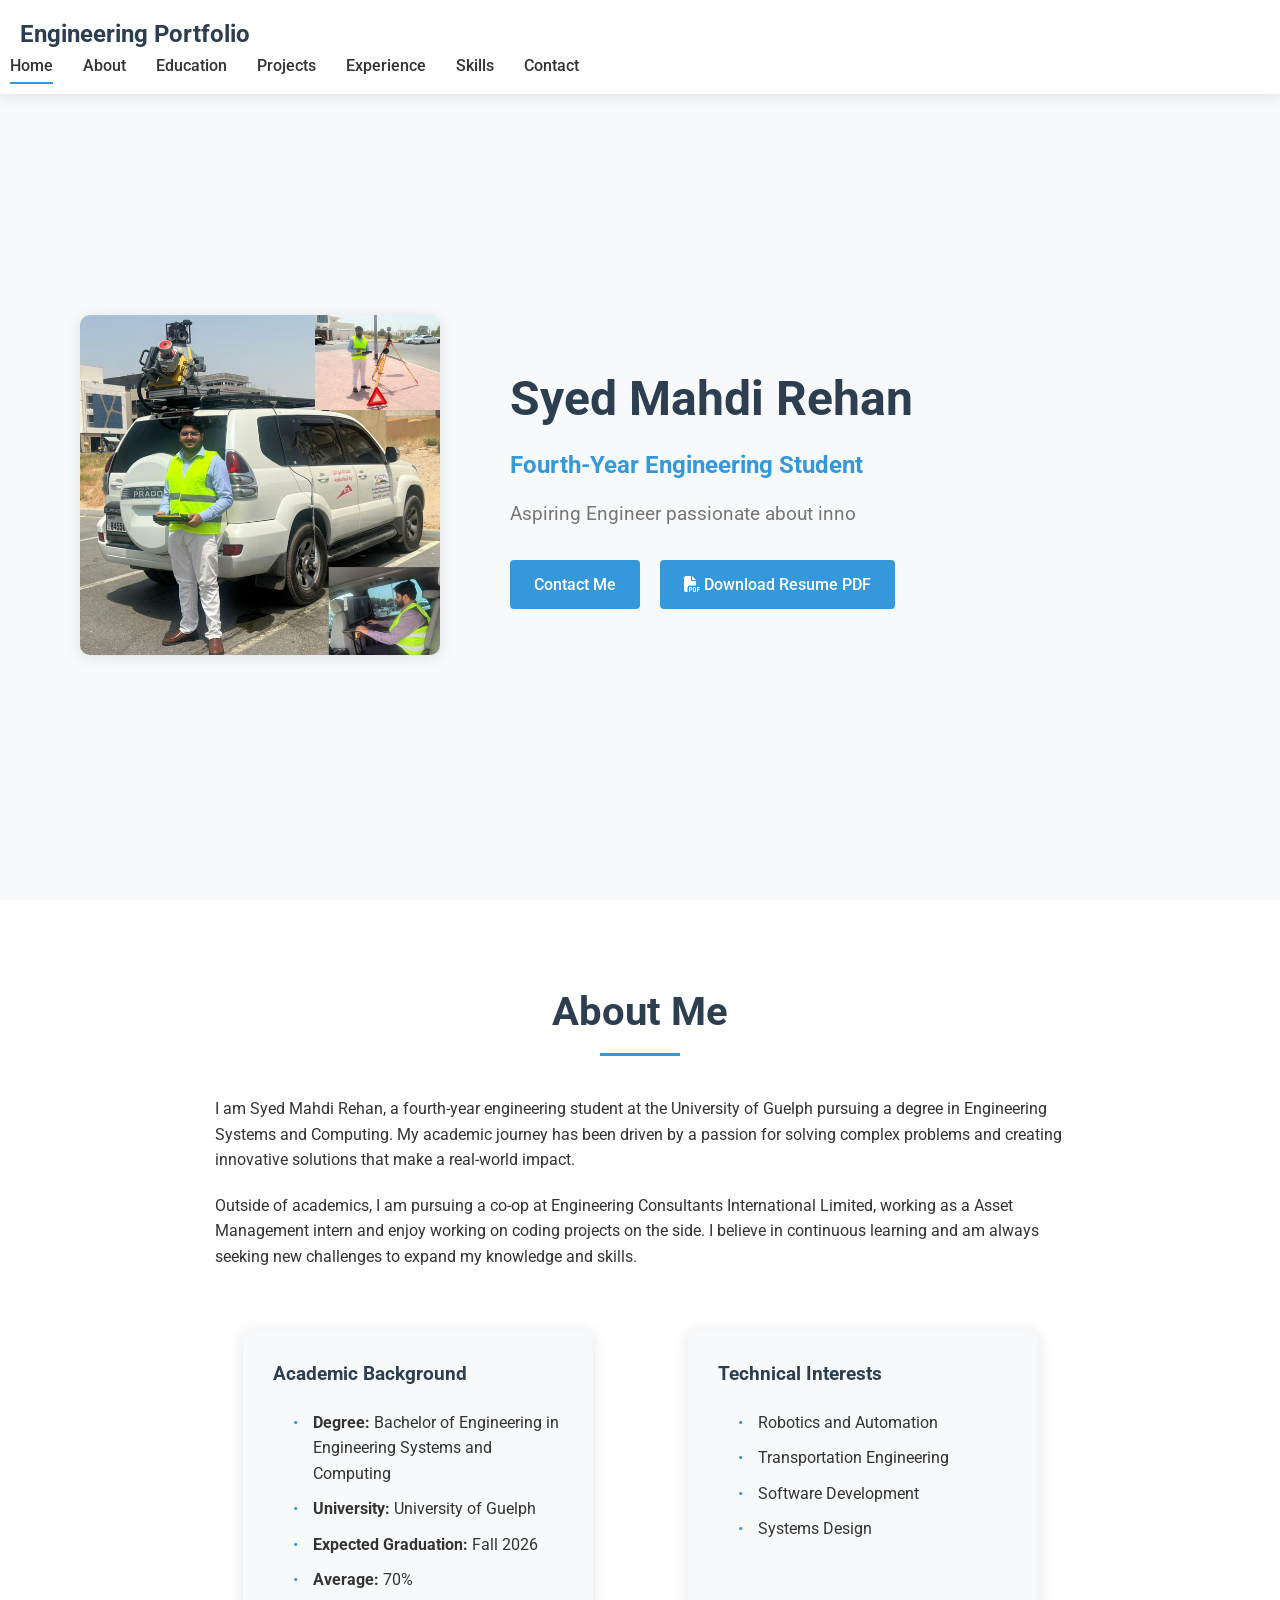
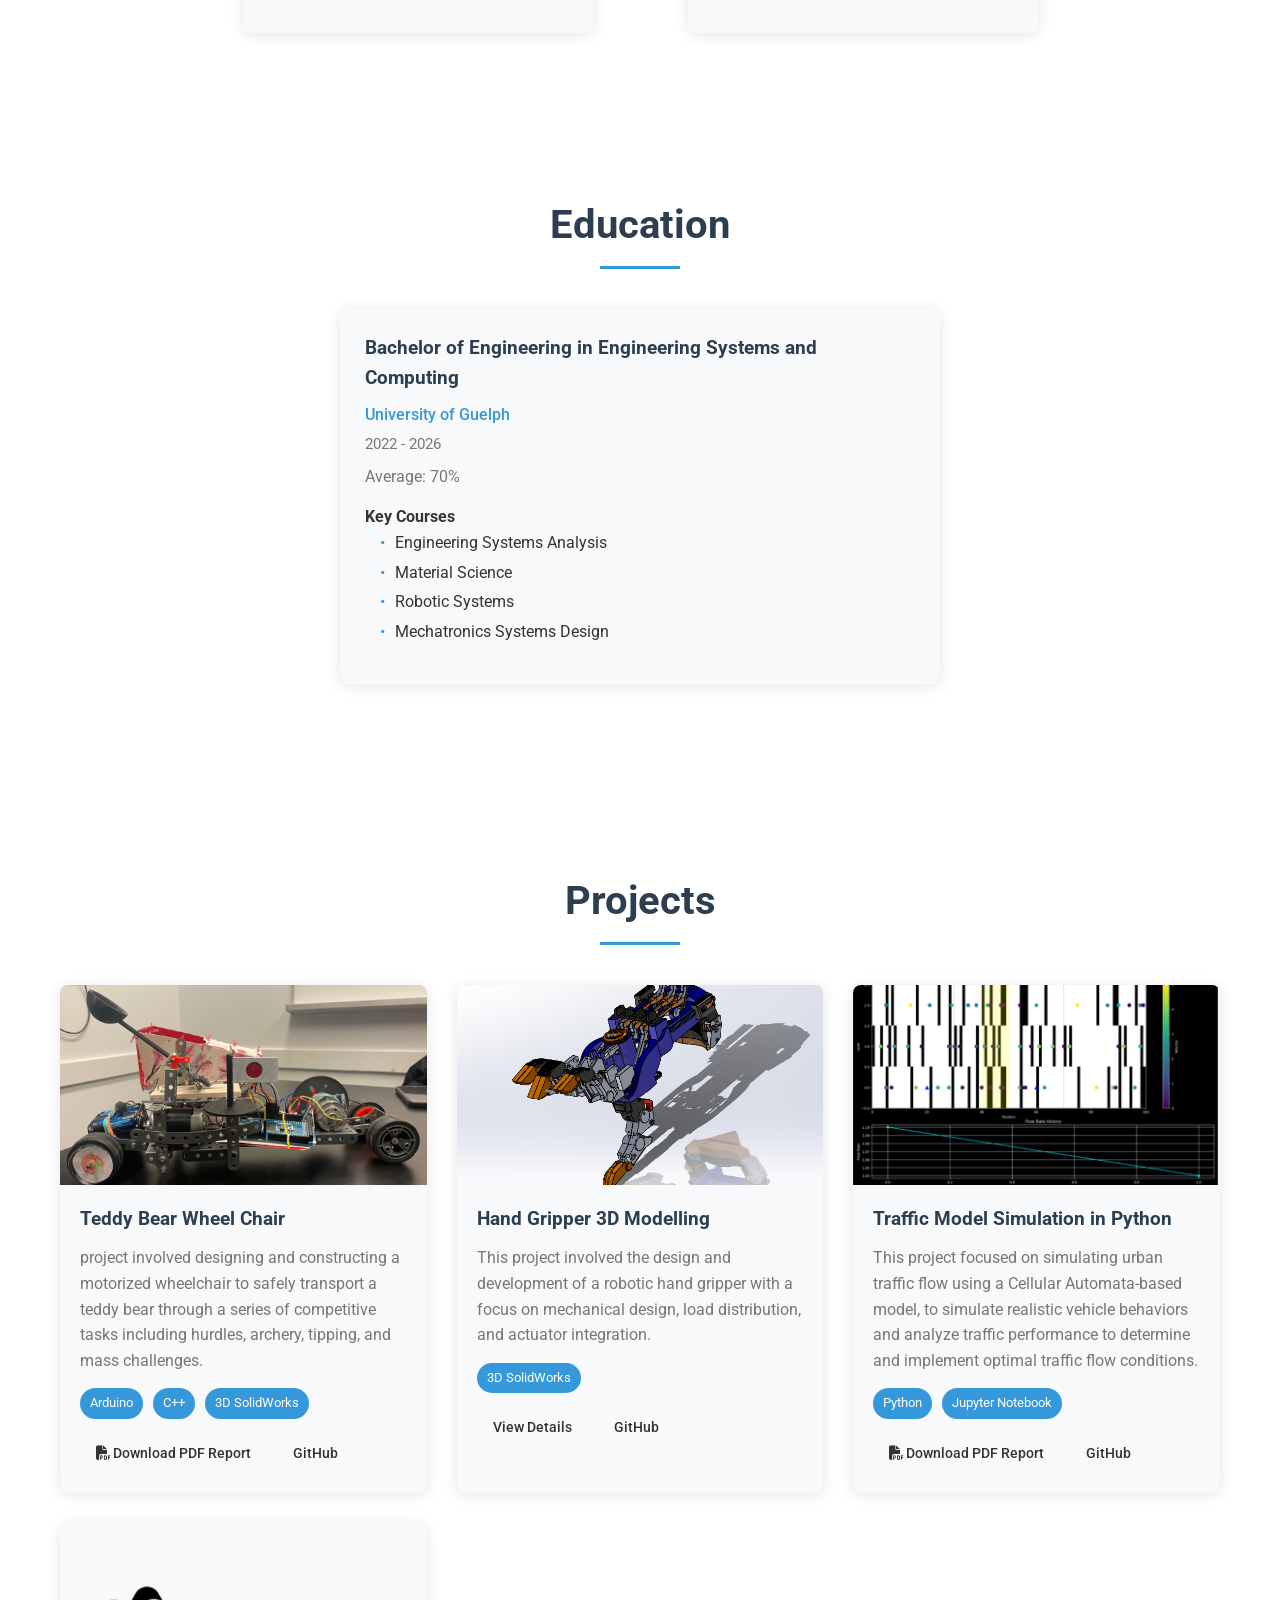
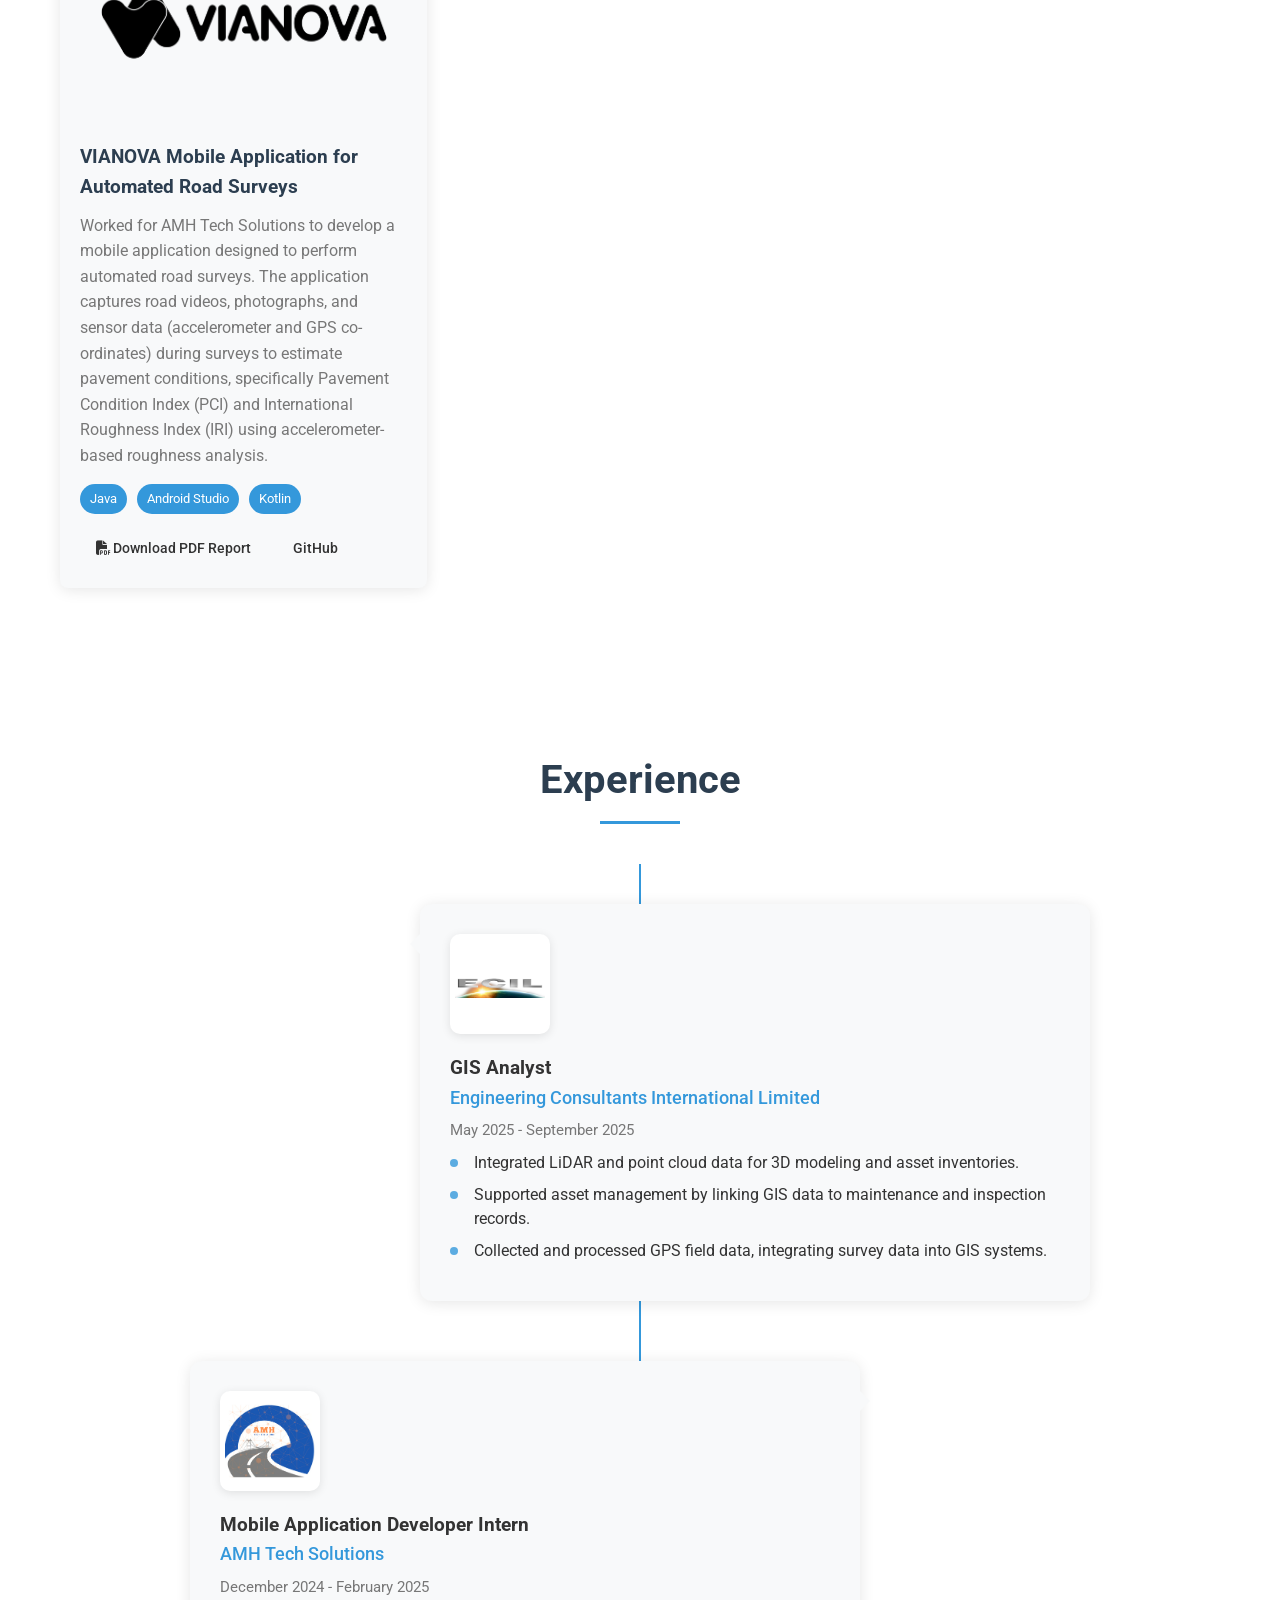
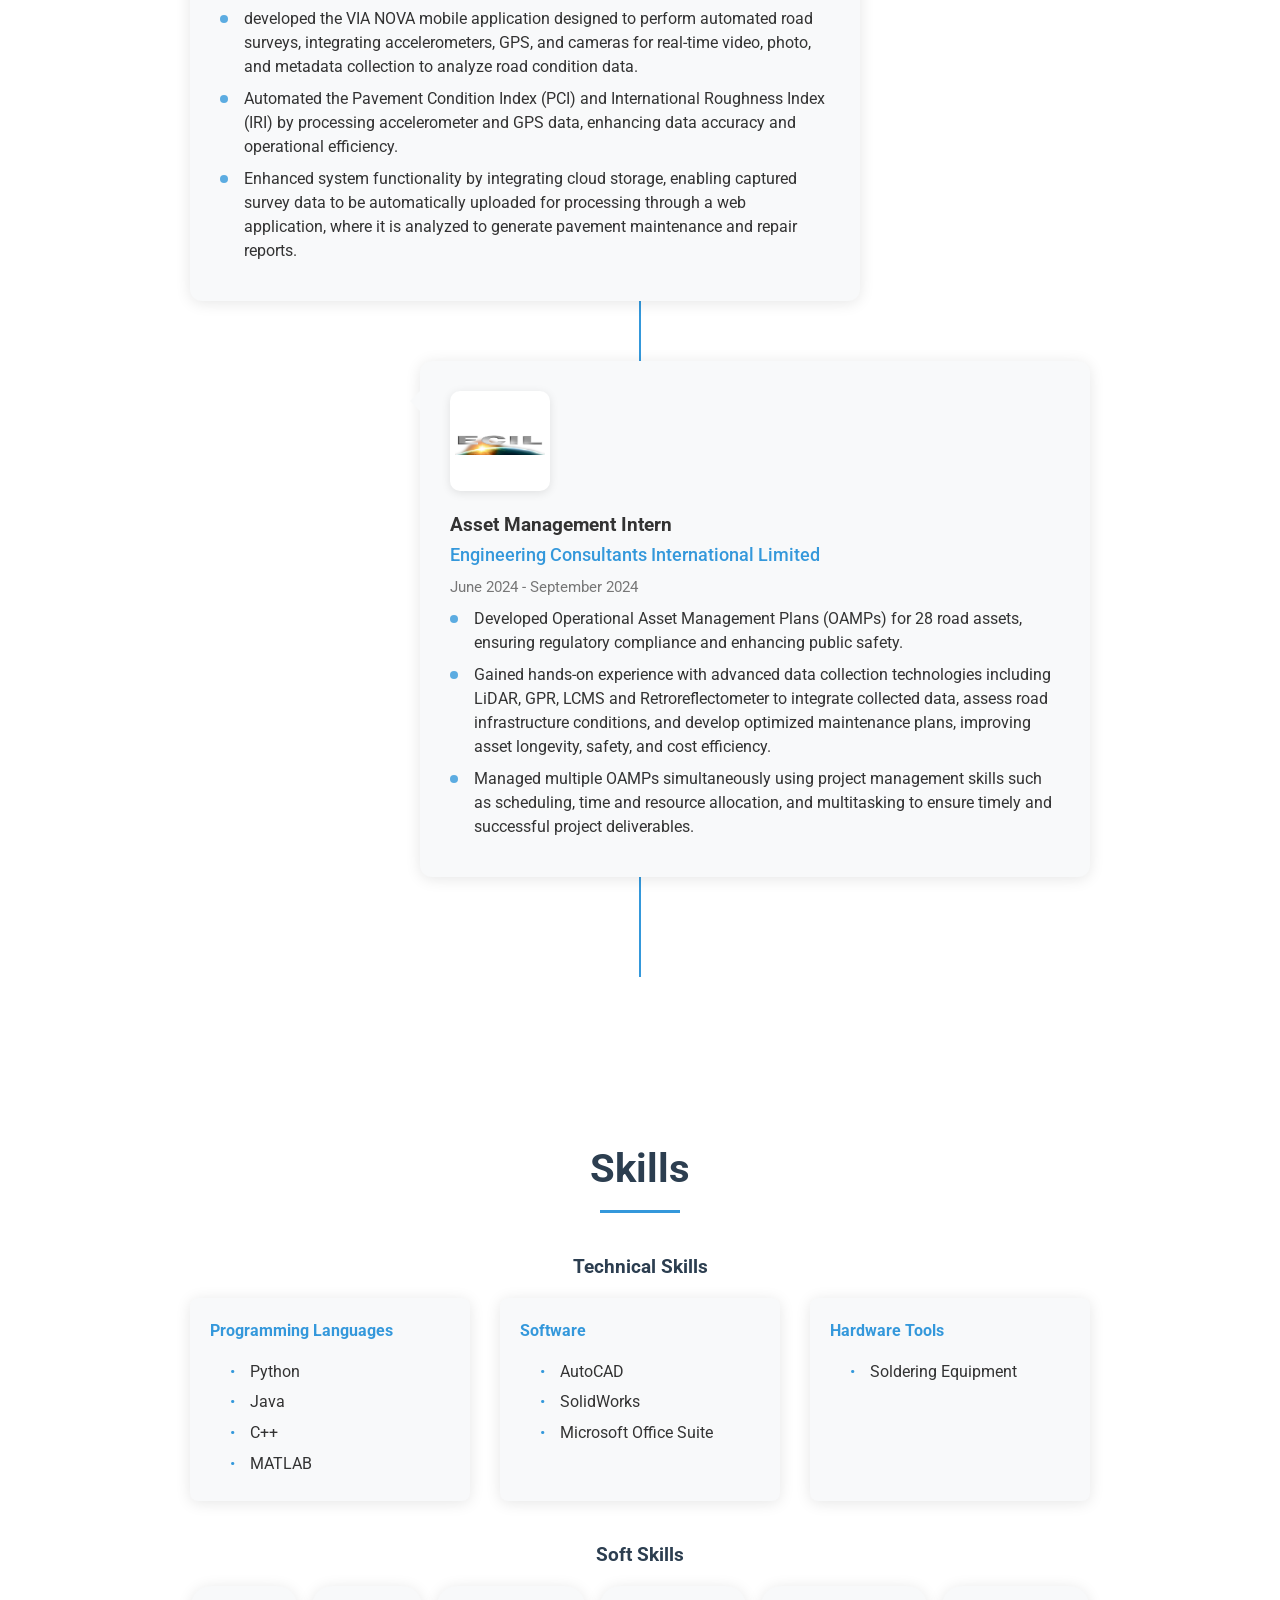
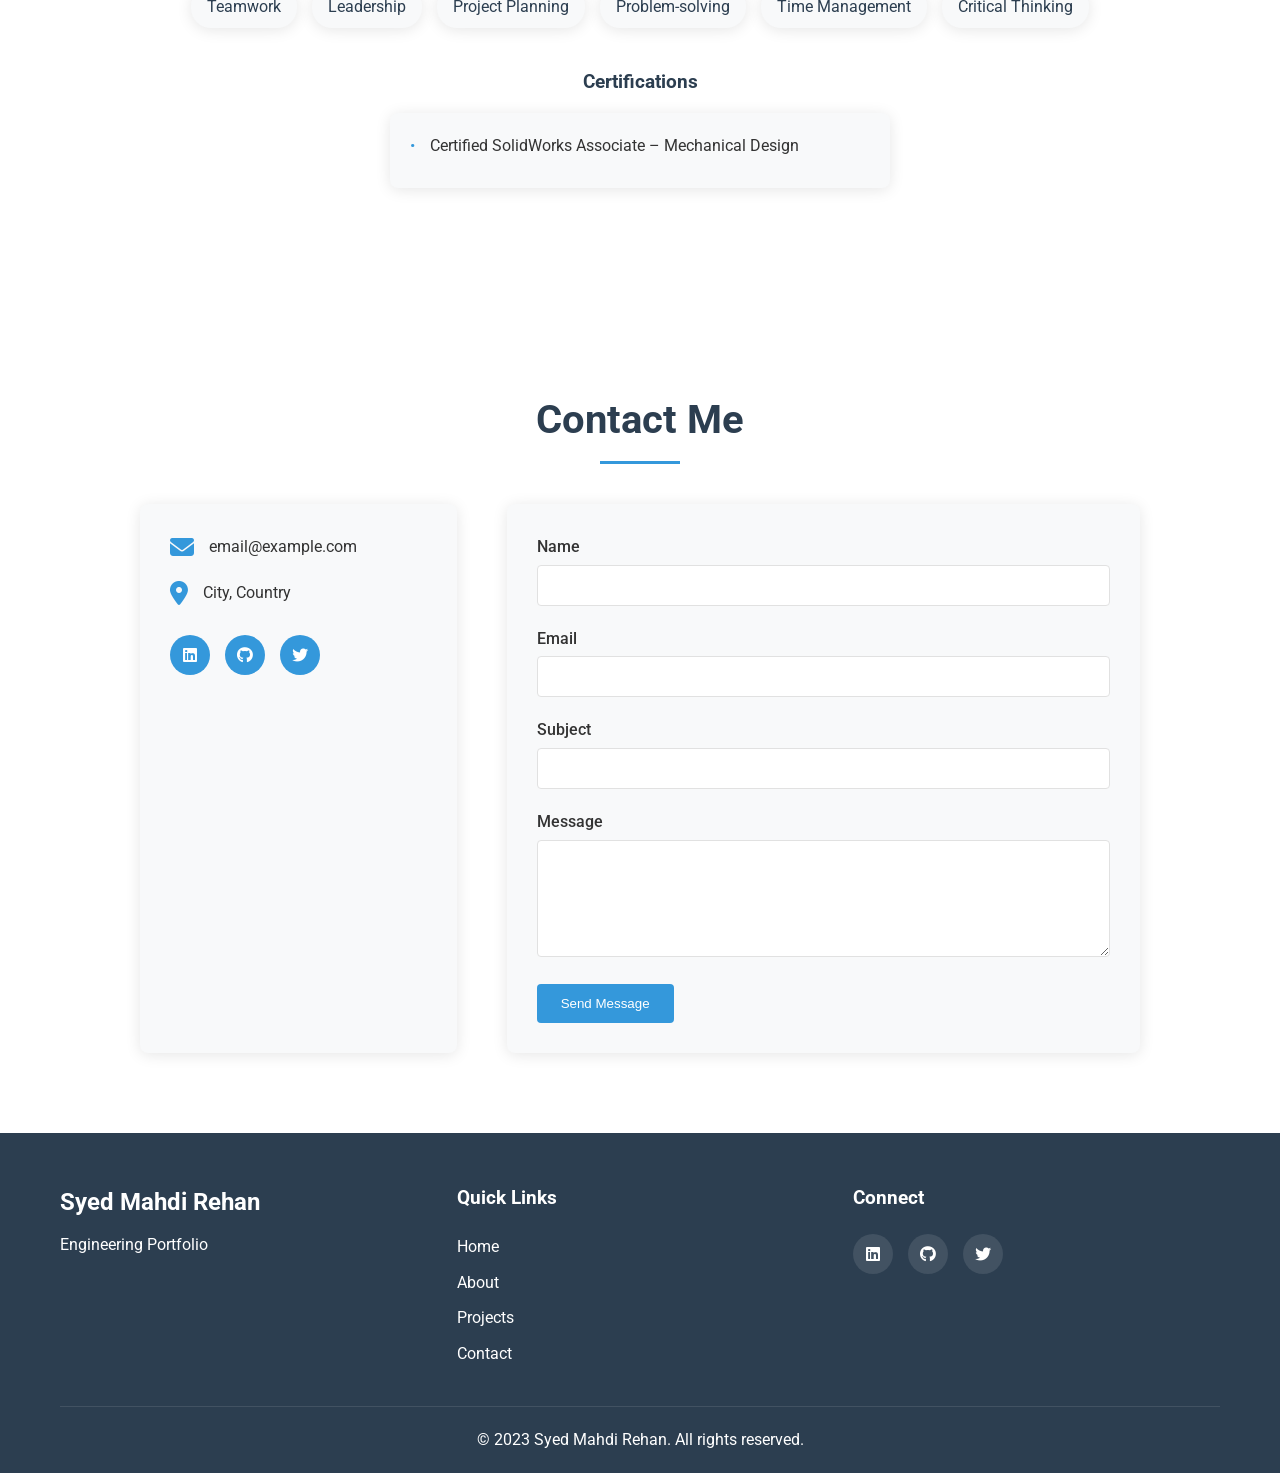
==== index.html @ 3637d0bf "Update index.html" ====
<!DOCTYPE html>
<html lang="en">
<head>
    <meta charset="UTF-8">
    <meta name="viewport" content="width=device-width, initial-scale=1.0">
    <title>Engineering Portfolio</title>
    <link rel="stylesheet" href="style.css">
    <link rel="stylesheet" href="https://cdnjs.cloudflare.com/ajax/libs/font-awesome/6.4.0/css/all.min.css">
    <link rel="preconnect" href="https://fonts.googleapis.com">
    <link rel="preconnect" href="https://fonts.gstatic.com" crossorigin>
    <link href="https://fonts.googleapis.com/css2?family=Roboto:wght@300;400;500;700&display=swap" rel="stylesheet">
</head>
<body>
    <!-- Navigation -->
    <nav class="navbar">
        <div class="logo">Engineering Portfolio</div>
        <div class="nav-links">
            <a href="#home" class="active">Home</a>
            <a href="#about">About</a>
            <a href="#education">Education</a>
            <a href="#projects">Projects</a>
            <a href="#experience">Experience</a>
            <a href="#skills">Skills</a>
            <!-- <a href="#publications">Reports</a> -->
            <a href="#contact">Contact</a>
        </div>
        <div class="hamburger">
            <span></span>
            <span></span>
            <span></span>
        </div>
    </nav>

    <!-- Home Section -->
    <section id="home" class="section">
        <div class="container">
            <div class="home-content">
                <div class="profile-image">
                    <img src="images/profile-image.jpg" alt="Syed Mahdi Rehan - Professional Photo">
                </div>
                <div class="intro">
                    <h1>Syed Mahdi Rehan</h1>
                    <h2>Fourth-Year Engineering Student</h2>
                    <p class="tagline">Aspiring Engineer passionate about innovation and problem-solving</p>
                    <div class="cta-buttons">
                        <a href="#contact" class="btn primary-btn">Contact Me</a>
                        <a href="documents/Resume.pdf" 
                           class="btn primary-btn" 
                           download="Resume.pdf"
                           target="_blank">
                            <i class="fas fa-file-pdf"></i> Download Resume PDF
                        </a>
                    </div>
                </div>
            </div>
        </div>
    </section>

    <!-- About Section -->
    <section id="about" class="section">
        <div class="container">
            <h2 class="section-title">About Me</h2>
            <div class="about-content">
                <div class="bio">
                    <p>I am Syed Mahdi Rehan, a fourth-year engineering student at the University of Guelph pursuing a degree in Engineering Systems and Computing. My academic journey has been driven by a passion for solving complex problems and creating innovative solutions that make a real-world impact.</p>
                    <p>Outside of academics, I am pursuing a co-op at Engineering Consultants International Limited, working as a Asset Management intern and enjoy working on coding projects on the side. I believe in continuous learning and am always seeking new challenges to expand my knowledge and skills.</p>
                </div>
                <div class="academic-info">
                    <h3>Academic Background</h3>
                    <ul>
                        <li><strong>Degree:</strong> Bachelor of Engineering in Engineering Systems and Computing</li>
                        <li><strong>University:</strong> University of Guelph</li>
                        <li><strong>Expected Graduation:</strong> Fall 2026</li>
                        <li><strong>Average:</strong> 70%</li>
                    </ul>
                </div>
                <div class="interests">
                    <h3>Technical Interests</h3>
                    <ul>
                        <li>Robotics and Automation</li>
                        <li>Transportation Engineering</li>
                        <li>Software Development</li>
                        <li>Systems Design</li>
                    </ul>
                </div>
            </div>
        </div>
    </section>

    <!-- Education Section -->
    <section id="education" class="section">
        <div class="container">
            <h2 class="section-title">Education</h2>
            <div class="education-content">
                <div class="education-item">
                    <h3>Bachelor of Engineering in Engineering Systems and Computing</h3>
                    <p class="institution">University of Guelph</p>
                    <p class="date">2022 - 2026</p>
                    <p class="gpa">Average: 70%</p>
                    
                    <h4>Key Courses</h4>
                    <ul class="courses">
                        <li>Engineering Systems Analysis</li>
                        <li>Material Science</li>
                        <li>Robotic Systems</li>
                        <li>Mechatronics Systems Design</li>
                    </ul>
                </div>
            </div>
        </div>
    </section>

    <!-- Projects Section -->
    <section id="projects" class="section">
        <div class="container">
            <h2 class="section-title">Projects</h2>
            <div class="projects-grid">
                <!-- Project 1 -->
                <div class="project-card">
                    <div class="project-image">
                        <img src="images/project1-placeholder.jpg" alt="Project 1">
                    </div>
                    <div class="project-info">
                        <h3>Teddy Bear Wheel Chair</h3>
                        <p class="project-description">project involved designing and constructing a motorized wheelchair to safely transport a teddy bear through a series of competitive tasks including hurdles, archery, tipping, and mass challenges.</p>
                        <div class="project-tech">
                            <span class="tech-tag">Arduino</span>
                            <span class="tech-tag">C++</span>
                            <span class="tech-tag">3D SolidWorks</span>
                        </div>
                        <div class="project-links">
                            <a href="documents/Teddy Bear Wheel Chair Project Report.pdf" 
                           class="btn small-btn" 
                           download="Teddy Bear Wheel Chair Project Report.pdf"
                           target="_blank">
                            <i class="fas fa-file-pdf"></i> Download PDF Report
                            </a>
                            <a href="#" class="btn small-btn">GitHub</a>
                        </div>
                    </div>
                </div>
                
                <!-- Project 2 -->
                <div class="project-card">
                    <div class="project-image">
                        <img src="images/project2-placeholder.jpg" alt="Project 2">
                    </div>
                    <div class="project-info">
                        <h3>Hand Gripper 3D Modelling</h3>
                        <p class="project-description">This project involved the design and development of a robotic hand gripper with a focus on mechanical design, load distribution, and actuator integration.</p>
                        <div class="project-tech">
                            <span class="tech-tag">3D SolidWorks</span>
                        </div>
                        <div class="project-links">
                            <!-- <a href="#" class="btn small-btn">View Details</a> -->
                            <a href="#" class="btn small-btn view-details-btn" data-project="hand-gripper">View Details</a>
                            <a href="#" class="btn small-btn">GitHub</a>
                        </div>
                    </div>
                </div>

                  <!-- Project 3 -->
                <div class="project-card">
                    <div class="project-image">
                        <img src="images/project3-placeholder.jpg" alt="Project 3">
                    </div>
                    <div class="project-info">
                        <h3>Traffic Model Simulation in Python</h3>
                        <p class="project-description">This project focused on simulating urban traffic flow using a Cellular Automata-based model, to simulate realistic vehicle behaviors and analyze traffic performance to determine and implement optimal traffic flow conditions.</p>
                        <div class="project-tech">
                            <span class="tech-tag">Python</span>
                            <span class="tech-tag">Jupyter Notebook</span>
                        </div>
                        <div class="project-links">
                             <a href="documents/Modelling Urban Traffic Flow.pdf" 
                           class="btn small-btn" 
                           download="Modelling Urban Traffic Flow.pdf"
                           target="_blank">
                            <i class="fas fa-file-pdf"></i> Download PDF Report
                            </a>
                            <a href="#" class="btn small-btn">GitHub</a>
                        </div>
                    </div>
                </div>
                
                <!-- Project 4 -->
                <div class="project-card">
                    <div class="project-image">
                        <img src="images/project4-placeholder.jpg" alt="Project 4">
                    </div>
                    <div class="project-info">
                        <h3>VIANOVA Mobile Application for Automated Road Surveys</h3>
                        <p class="project-description">Worked for AMH Tech Solutions to develop a mobile application designed to perform automated road surveys. The application captures road videos, photographs, and sensor data (accelerometer and GPS co-ordinates) during surveys to estimate pavement conditions, specifically Pavement Condition Index (PCI) and International Roughness Index (IRI) using accelerometer-based roughness analysis.</p>
                        <div class="project-tech">
                            <span class="tech-tag">Java</span>
                            <span class="tech-tag">Android Studio</span>
                            <span class="tech-tag">Kotlin</span>
                        </div>
                        <div class="project-links">
                            <a href="documents/VIANOVA Mobile Application Project Report.pdf" 
                           class="btn small-btn" 
                           download="VIANOVA Mobile Application Project Report.pdf"
                           target="_blank">
                            <i class="fas fa-file-pdf"></i> Download PDF Report
                            </a>
                            <a href="#" class="btn small-btn">GitHub</a>
                        </div>
                    </div>
                </div>
                
                <!-- Add more project cards as needed -->
            </div>
        </div>
    </section>

    <!-- Experience Section -->
    <section id="experience" class="section">
        <div class="container">
            <h2 class="section-title">Experience</h2>
            <div class="timeline">
                <!-- Experience 1 -->
                <div class="timeline-item">
                    <div class="timeline-content">
                        <div class="company-header">
                            <div class="company-logo">
                                <img src="images/ecil-logo.jpg" alt="Engineering Consultants International Limited Logo">
                            </div>
                            <div class="company-info">
                                <h3>GIS Analyst</h3>
                                <p class="company">Engineering Consultants International Limited</p>
                                <p class="date">May 2025 - September 2025</p>
                            </div>
                        </div>
                        <ul class="responsibilities">
                            <li>Integrated LiDAR and point cloud data for 3D modeling and asset inventories.</li>
                            <li>Supported asset management by linking GIS data to maintenance and inspection records.</li>
                            <li>Collected and processed GPS field data, integrating survey data into GIS systems.</li>
                        </ul>
                    </div>
                </div>

                <!-- Experience 3 -->
                <div class="timeline-item">
                    <div class="timeline-content">
                        <div class="company-header">
                            <div class="company-logo">
                                <img src="images/amh-logo.jpg" alt="AMH Tech Solutions Logo">
                            </div>
                            <div class="company-info">
                                <h3>Mobile Application Developer Intern</h3>
                                <p class="company">AMH Tech Solutions</p>
                                <p class="date">December 2024 - February 2025</p>
                            </div>
                        </div>
                        <ul class="responsibilities">
                            <li>developed the VIA NOVA mobile application designed to perform automated road surveys, integrating accelerometers, GPS, and cameras for real-time video, photo, and metadata collection to analyze road condition data.</li>
                            <li>Automated the Pavement Condition Index (PCI) and International Roughness Index (IRI) by processing accelerometer and GPS data, enhancing data accuracy and operational efficiency.</li>
                            <li>Enhanced system functionality by integrating cloud storage, enabling captured survey data to be automatically uploaded for processing through a web application, where it is analyzed to generate pavement maintenance and repair reports.</li>
                        </ul>
                    </div>
                </div>
                
                <!-- Experience 2 -->
                <div class="timeline-item">
                    <div class="timeline-content">
                        <div class="company-header">
                            <div class="company-logo">
                                <img src="images/ecil-logo.jpg" alt="Engineering Consultants International Limited Logo">
                            </div>
                            <div class="company-info">
                                <h3>Asset Management Intern</h3>
                                <p class="company">Engineering Consultants International Limited</p>
                                <p class="date">June 2024 - September 2024</p>
                            </div>
                        </div>
                        <ul class="responsibilities">
                            <li>Developed Operational Asset Management Plans (OAMPs) for 28 road assets, ensuring regulatory compliance and enhancing public safety.</li>
                            <li>Gained hands-on experience with advanced data collection technologies including LiDAR, GPR, LCMS and Retroreflectometer to integrate collected data, assess road infrastructure conditions, and develop optimized maintenance plans, improving asset longevity, safety, and cost efficiency.</li>
                            <li>Managed multiple OAMPs simultaneously using project management skills such as scheduling, time and resource allocation, and multitasking to ensure timely and successful project deliverables.</li>
                        </ul>
                    </div>
                </div>
                
                <!-- Add more experience items as needed -->
            </div>
        </div>
    </section>

    <!-- Skills Section -->
    <section id="skills" class="section">
        <div class="container">
            <h2 class="section-title">Skills</h2>
            <div class="skills-content">
                <div class="skills-category">
                    <h3>Technical Skills</h3>
                    <div class="skills-grid">
                        <div class="skill-item">
                            <h4>Programming Languages</h4>
                            <ul>
                                <li>Python</li>
                                <li>Java</li>
                                <li>C++</li>
                                <li>MATLAB</li>
                            </ul>
                        </div>
                        <div class="skill-item">
                            <h4>Software</h4>
                            <ul>
                                <li>AutoCAD</li>
                                <li>SolidWorks</li>
                                <li>Microsoft Office Suite</li>
                            </ul>
                        </div>
                        <div class="skill-item">
                            <h4>Hardware Tools</h4>
                            <ul>
                                <li>Soldering Equipment</li>
                            </ul>
                        </div>
                    </div>
                </div>
                
                <div class="skills-category">
                    <h3>Soft Skills</h3>
                    <div class="soft-skills">
                        <div class="skill-tag">Teamwork</div>
                        <div class="skill-tag">Leadership</div>
                        <div class="skill-tag">Project Planning</div>
                        <div class="skill-tag">Problem-solving</div>
                        <div class="skill-tag">Time Management</div>
                        <div class="skill-tag">Critical Thinking</div>
                    </div>
                </div>
                
                <div class="skills-category">
                    <h3>Certifications</h3>
                    <ul class="certifications">
                        <li>Certified SolidWorks Associate – Mechanical Design</li>
                    </ul>
                </div>
            </div>
        </div>
    </section>

    <!-- Publications Section -->
     <!--
    <section id="publications" class="section">
        <div class="container">
            <h2 class="section-title">Publications & Reports</h2>
            <!--
            <div class="publications-content">
                <div class="publication-item">
                    <h3>Publication Title</h3>
                    <p class="authors">Authors: Syed Mahdi Rehan, [Co-authors]</p>
                    <p class="venue">Published in: [Journal/Conference Name]</p>
                    <p class="date">[Publication Date]</p>
                    <a href="#" class="btn small-btn">View Publication</a>
                </div>
                -->
    <!--
                <div class="publication-item">
                    <h3>Modelling Urban Traffic Flow Using Cellular Automata: A Nagel-Schreckenberg (CA) Simulation</h3>
                    <p class="date">April 2025</p>
                    <p class="description">Brief description of the report and its significance.</p>
                    <div class="publication-links">
                        <a href="documents/Modelling Urban Traffic Flow.pdf" 
                           class="btn small-btn" 
                           download="Modelling Urban Traffic Flow.pdf"
                           target="_blank">
                            <i class="fas fa-file-pdf"></i> Download PDF
                        </a>
                    </div>
                </div>

                <div class="publication-item">
                    <h3>VIANOVA Mobile Application Project Report</h3>
                    <p class="date">February 2025</p>
                    <p class="description">Brief description of the report and its significance.</p>
                    <div class="publication-links">
                        <a href="documents/VIANOVA Mobile Application Project Report.pdf" 
                           class="btn small-btn" 
                           download="VIANOVA Mobile Application Project Report.pdf"
                           target="_blank">
                            <i class="fas fa-file-pdf"></i> Download PDF
                        </a>
                    </div>
                </div>
            
                <div class="publication-item">
                    <h3>Summer 2024 Co-Op Work Term Report</h3>
                    <p class="date">September 2024</p>
                    <p class="description">Brief description of the report and its significance.</p>
                    <div class="publication-links">
                        <a href="documents/Summer 2024 Co-Op Work Term Report.pdf" 
                           class="btn small-btn" 
                           download="Summer 2024 Co-Op Work Term Report.pdf"
                           target="_blank">
                            <i class="fas fa-file-pdf"></i> Download PDF
                        </a>
                    </div>
                </div>

              <div class="publication-item">
                    <h3>Teddy Bear Wheel Chair Project Report</h3>
                    <p class="date">April 2023</p>
                    <p class="description">Brief description of the report and its significance.</p>
                    <div class="publication-links">
                        <a href="documents/Teddy Bear Wheel Chair Project Report.pdf" 
                           class="btn small-btn" 
                           download="Teddy Bear Wheel Chair Project Report.pdf"
                           target="_blank">
                            <i class="fas fa-file-pdf"></i> Download PDF
                        </a>
                    </div>
                </div>
                
                <!-- Add more publications as needed -->
    <!--
            </div>
        </div>
    </section> 
    -->

    <!-- Contact Section -->
    <section id="contact" class="section">
        <div class="container">
            <h2 class="section-title">Contact Me</h2>
            <div class="contact-content">
                <div class="contact-info">
                    <div class="contact-item">
                        <i class="fas fa-envelope"></i>
                        <p>email@example.com</p>
                    </div>
                    <div class="contact-item">
                        <i class="fas fa-map-marker-alt"></i>
                        <p>City, Country</p>
                    </div>
                    <div class="social-links">
                        <a href="#" target="_blank"><i class="fab fa-linkedin"></i></a>
                        <a href="#" target="_blank"><i class="fab fa-github"></i></a>
                        <a href="#" target="_blank"><i class="fab fa-twitter"></i></a>
                    </div>
                </div>
                
                <div class="contact-form">
                    <form id="contactForm">
                        <div class="form-group">
                            <label for="name">Name</label>
                            <input type="text" id="name" name="name" required>
                        </div>
                        <div class="form-group">
                            <label for="email">Email</label>
                            <input type="email" id="email" name="email" required>
                        </div>
                        <div class="form-group">
                            <label for="subject">Subject</label>
                            <input type="text" id="subject" name="subject" required>
                        </div>
                        <div class="form-group">
                            <label for="message">Message</label>
                            <textarea id="message" name="message" rows="5" required></textarea>
                        </div>
                        <button type="submit" class="btn primary-btn">Send Message</button>
                    </form>
                </div>
            </div>
        </div>
    </section>

    <!-- Footer -->
    <footer class="footer">
        <div class="container">
            <div class="footer-content">
                <div class="footer-logo">
                    <h3>Syed Mahdi Rehan</h3>
                    <p>Engineering Portfolio</p>
                </div>
                <div class="footer-links">
                    <h4>Quick Links</h4>
                    <a href="#home">Home</a>
                    <a href="#about">About</a>
                    <a href="#projects">Projects</a>
                    <a href="#contact">Contact</a>
                </div>
                <div class="footer-social">
                    <h4>Connect</h4>
                    <div class="social-icons">
                        <a href="#" target="_blank"><i class="fab fa-linkedin"></i></a>
                        <a href="#" target="_blank"><i class="fab fa-github"></i></a>
                        <a href="#" target="_blank"><i class="fab fa-twitter"></i></a>
                    </div>
                </div>
            </div>
            <div class="footer-bottom">
                <p>&copy; 2023 Syed Mahdi Rehan. All rights reserved.</p>
            </div>
        </div>
    </footer>

    <script src="script.js"></script>
</body>
</html>
---- style.css ----
/* Global Styles */
:root {
    --primary-color: #2c3e50;
    --secondary-color: #3498db;
    --accent-color: #e74c3c;
    --text-color: #333;
    --light-text: #777;
    --bg-color: #fff;
    --light-bg: #f8f9fa;
    --border-color: #e1e1e1;
    --success-color: #2ecc71;
    --box-shadow: 0 2px 15px rgba(0, 0, 0, 0.1);
    --transition: all 0.3s ease;
}

* {
    margin: 0;
    padding: 0;
    box-sizing: border-box;
}

html {
    scroll-behavior: smooth;
}

body {
    font-family: 'Roboto', sans-serif;
    line-height: 1.6;
    color: var(--text-color);
    background-color: var(--bg-color);
}

a {
    text-decoration: none;
    color: inherit;
    transition: var(--transition);
}

ul {
    list-style: none;
}

img {
    max-width: 100%;
    height: auto;
    display: block;
}

.container {
    width: 100%;
    max-width: 1200px;
    margin: 0 auto;
    padding: 0 20px;
}

.section {
    padding: 80px 0;
}

.section-title {
    text-align: center;
    margin-bottom: 40px;
    font-size: 2.5rem;
    color: var(--primary-color);
    position: relative;
    padding-bottom: 12px;
}

.section-title::after {
    content: '';
    position: absolute;
    bottom: 0;
    left: 50%;
    transform: translateX(-50%);
    width: 80px;
    height: 3px;
    background-color: var(--secondary-color);
}

.btn {
    display: inline-block;
    padding: 12px 24px;
    border-radius: 4px;
    font-weight: 500;
    text-align: center;
    cursor: pointer;
    transition: var(--transition);
    border: none;
}

.primary-btn {
    background-color: var(--secondary-color);
    color: white;
}

.primary-btn:hover {
    background-color: #2980b9;
    transform: translateY(-2px);
}

.secondary-btn {
    background-color: transparent;
    color: var(--secondary-color);
    border: 2px solid var(--secondary-color);
}

.secondary-btn:hover {
    background-color: var(--secondary-color);
    color: white;
    transform: translateY(-2px);
}

.small-btn {
    padding: 8px 16px;
    font-size: 0.9rem;
}

/* Navigation */
.navbar {
    position: fixed;
    top: 0;
    left: 0;
    width: 100%;
    background-color: var(--bg-color);
    box-shadow: var(--box-shadow);
    z-index: 1000;
    padding: 15px 0;
    transition: var(--transition);
}

.navbar .container {
    display: flex;
    justify-content: space-between;
    align-items: center;
    padding: 0 40px;
}

.logo {
    font-size: 1.5rem;
    font-weight: 700;
    color: var(--primary-color);
    margin-left: 20px;
}

.nav-links {
    display: flex;
    gap: 30px;
}

.nav-links a:first-child {
    margin-left: 10px;
}

.nav-links a {
    font-weight: 500;
    position: relative;
}

.nav-links a::after {
    content: '';
    position: absolute;
    bottom: -5px;
    left: 0;
    width: 0;
    height: 2px;
    background-color: var(--secondary-color);
    transition: var(--transition);
}

.nav-links a:hover::after,
.nav-links a.active::after {
    width: 100%;
}

.hamburger {
    display: none;
    cursor: pointer;
}

.hamburger span {
    display: block;
    width: 25px;
    height: 3px;
    background-color: var(--primary-color);
    margin: 5px 0;
    transition: var(--transition);
}

/* Home Section */
#home {
    padding-top: 150px;
    min-height: 100vh;
    display: flex;
    align-items: center;
    background-color: var(--light-bg);
}

.home-content {
    display: flex;
    align-items: center;
    gap: 50px;
}

.profile-image {
    flex: 1;
    max-width: 400px;
    padding: 20px;
    display: flex;
    justify-content: center;
    align-items: center;
}

.profile-image img {
    width: 100%;
    height: auto;
    border-radius: 10px;
    box-shadow: var(--box-shadow);
    transition: transform 0.3s ease;
    object-fit: cover;
    background-color: var(--light-bg);
}

.profile-image img:hover {
    transform: scale(1.02);
}

.intro {
    flex: 1;
}

.intro h1 {
    font-size: 3rem;
    margin-bottom: 8px;
    color: var(--primary-color);
}

.intro h2 {
    font-size: 1.5rem;
    color: var(--secondary-color);
    margin-bottom: 15px;
}

.tagline {
    font-size: 1.2rem;
    color: var(--light-text);
    margin-bottom: 30px;
}

.cta-buttons {
    display: flex;
    gap: 20px;
}

/* About Section */
.about-content {
    display: grid;
    grid-template-columns: 1fr 1fr;
    gap: 40px;
    max-width: 850px;
    margin: 0 auto;
}

.bio {
    grid-column: 1 / -1;
}

.bio p {
    margin-bottom: 20px;
}

.academic-info, .interests {
    background-color: var(--light-bg);
    padding: 30px;
    border-radius: 8px;
    box-shadow: var(--box-shadow);
    max-width: 350px;
    margin: 0 auto;
    width: 100%;
}

.academic-info h3, .interests h3 {
    margin-bottom: 20px;
    color: var(--primary-color);
}

.academic-info ul, .interests ul {
    margin-left: 20px;
}

.academic-info li, .interests li {
    margin-bottom: 10px;
    position: relative;
    padding-left: 20px;
}

.academic-info li::before, .interests li::before {
    content: '•';
    position: absolute;
    left: 0;
    color: var(--secondary-color);
}

/* Education Section */
.education-content {
    max-width: 600px;
    margin: 0 auto;
}

.education-item {
    background-color: var(--light-bg);
    padding: 25px;
    border-radius: 8px;
    box-shadow: var(--box-shadow);
    margin-bottom: 25px;
    max-width: 600px;
    margin-left: auto;
    margin-right: auto;
}

.education-item h3 {
    color: var(--primary-color);
    margin-bottom: 8px;
}

.institution {
    font-weight: 500;
    color: var(--secondary-color);
    margin-bottom: 4px;
}

.date, .gpa {
    color: var(--light-text);
    margin-bottom: 15px;
}

.courses, .awards {
    margin-left: 15px;
    margin-bottom: 15px;
}

.courses li, .awards li {
    margin-bottom: 4px;
    position: relative;
    padding-left: 15px;
}

.courses li::before, .awards li::before {
    content: '•';
    position: absolute;
    left: 0;
    color: var(--secondary-color);
}

/* Projects Section */
.projects-grid {
    display: grid;
    grid-template-columns: repeat(auto-fill, minmax(350px, 1fr));
    gap: 30px;
}

.project-card {
    background-color: var(--light-bg);
    border-radius: 8px;
    overflow: hidden;
    box-shadow: var(--box-shadow);
    transition: var(--transition);
}

.project-card:hover {
    transform: translateY(-5px);
}

.project-image {
    height: 200px;
    overflow: hidden;
}

.project-image img {
    width: 100%;
    height: 100%;
    object-fit: cover;
    transition: var(--transition);
}

.project-card:hover .project-image img {
    transform: scale(1.05);
}

.project-info {
    padding: 20px;
}

.project-info h3 {
    color: var(--primary-color);
    margin-bottom: 10px;
}

.project-description {
    color: var(--light-text);
    margin-bottom: 15px;
}

.project-tech {
    display: flex;
    flex-wrap: wrap;
    gap: 10px;
    margin-bottom: 15px;
}

.tech-tag {
    background-color: var(--secondary-color);
    color: white;
    padding: 5px 10px;
    border-radius: 20px;
    font-size: 0.8rem;
}

.project-links {
    display: flex;
    gap: 10px;
}

/* Experience Section */
.timeline {
    position: relative;
    max-width: 900px;
    margin: 0 auto;
    padding: 40px 0;
}

.timeline::before {
    content: '';
    position: absolute;
    top: 0;
    left: 50%;
    transform: translateX(-50%);
    width: 2px;
    height: 100%;
    background: var(--secondary-color);
}

.timeline-item {
    margin-bottom: 60px;
    position: relative;
}

.timeline-item::before {
    content: '';
    position: absolute;
    left: 50%;
    top: 30px;
    transform: translateX(-50%);
    width: 16px;
    height: 16px;
    border-radius: 50%;
    background: var(--secondary-color);
    border: 3px solid var(--bg-color);
    box-shadow: var(--box-shadow);
}

.timeline-content {
    background-color: var(--light-bg);
    padding: 30px;
    border-radius: 12px;
    box-shadow: var(--box-shadow);
    width: calc(80% - 50px);
    margin-left: auto;
    position: relative;
    transition: transform 0.3s ease;
}

.timeline-content:hover {
    transform: translateY(-5px);
}

.timeline-item:nth-child(even) .timeline-content {
    margin-left: 0;
    margin-right: auto;
}

.timeline-content::before {
    content: '';
    position: absolute;
    top: 30px;
    right: 100%;
    border: 10px solid transparent;
    border-right-color: var(--light-bg);
}

.timeline-item:nth-child(even) .timeline-content::before {
    right: auto;
    left: 100%;
    border-right-color: transparent;
    border-left-color: var(--light-bg);
}

.company-logo {
    width: 100px;
    height: 100px;
    border-radius: 10px;
    overflow: hidden;
    background-color: white;
    display: flex;
    align-items: center;
    justify-content: center;
    box-shadow: 0 2px 10px rgba(0, 0, 0, 0.1);
    margin-bottom: 20px;
}

.company-logo img {
    width: 90%;
    height: 90%;
    object-fit: contain;
}

.experience-details h3 {
    color: var(--primary-color);
    font-size: 1.3rem;
    margin-bottom: 8px;
}

.company {
    font-size: 1.1rem;
    font-weight: 500;
    color: var(--secondary-color);
    margin-bottom: 6px;
}

.date {
    color: var(--light-text);
    font-size: 0.95rem;
    margin-bottom: 15px;
    display: flex;
    align-items: center;
    gap: 6px;
}

.date i {
    font-size: 1rem;
    color: var(--secondary-color);
}

.responsibilities {
    margin-left: 0;
    list-style: none;
}

.responsibilities li {
    margin-bottom: 8px;
    padding-left: 24px;
    position: relative;
    line-height: 1.5;
}

.responsibilities li::before {
    content: '';
    position: absolute;
    left: 0;
    top: 8px;
    width: 8px;
    height: 8px;
    border-radius: 50%;
    background-color: var(--secondary-color);
    opacity: 0.8;
}

/* Skills Section */
.skills-content {
    max-width: 900px;
    margin: 0 auto;
}

.skills-category {
    margin-bottom: 40px;
}

.skills-category h3 {
    color: var(--primary-color);
    margin-bottom: 15px;
    text-align: center;
}

.skills-grid {
    display: grid;
    grid-template-columns: repeat(auto-fit, minmax(250px, 1fr));
    gap: 30px;
}

.skill-item {
    background-color: var(--light-bg);
    padding: 20px;
    border-radius: 8px;
    box-shadow: var(--box-shadow);
}

.skill-item h4 {
    color: var(--secondary-color);
    margin-bottom: 15px;
}

.skill-item ul {
    margin-left: 20px;
}

.skill-item li {
    margin-bottom: 5px;
    position: relative;
    padding-left: 20px;
}

.skill-item li::before {
    content: '•';
    position: absolute;
    left: 0;
    color: var(--secondary-color);
}

.soft-skills {
    display: flex;
    flex-wrap: wrap;
    justify-content: center;
    gap: 15px;
}

.skill-tag {
    background-color: var(--light-bg);
    color: var(--primary-color);
    padding: 8px 16px;
    border-radius: 20px;
    box-shadow: var(--box-shadow);
    transition: var(--transition);
}

.skill-tag:hover {
    background-color: var(--secondary-color);
    color: white;
    transform: translateY(-2px);
}

.certifications {
    max-width: 500px;
    margin: 0 auto;
    background-color: var(--light-bg);
    padding: 20px;
    border-radius: 8px;
    box-shadow: var(--box-shadow);
}

.certifications li {
    margin-bottom: 10px;
    position: relative;
    padding-left: 20px;
}

.certifications li::before {
    content: '•';
    position: absolute;
    left: 0;
    color: var(--secondary-color);
}

/* Publications Section */
.publications-content {
    max-width: 800px;
    margin: 0 auto;
}

.publication-item {
    background-color: var(--light-bg);
    padding: 30px;
    border-radius: 8px;
    box-shadow: var(--box-shadow);
    margin-bottom: 30px;
    transition: transform 0.3s ease;
}

.publication-item:hover {
    transform: translateY(-5px);
}

.publication-item h3 {
    color: var(--primary-color);
    margin-bottom: 12px;
    font-size: 1.4rem;
}

.publication-links {
    display: flex;
    gap: 15px;
    margin-top: 20px;
}

.publication-links .btn {
    display: flex;
    align-items: center;
    gap: 8px;
}

.publication-links .btn i {
    font-size: 1.1rem;
}

.authors, .venue, .date {
    color: var(--light-text);
    margin-bottom: 8px;
}

.description {
    margin: 15px 0;
    line-height: 1.6;
}

/* Contact Section */
.contact-content {
    display: grid;
    grid-template-columns: 1fr 2fr;
    gap: 50px;
    max-width: 1000px;
    margin: 0 auto;
}

.contact-info {
    background-color: var(--light-bg);
    padding: 30px;
    border-radius: 8px;
    box-shadow: var(--box-shadow);
}

.contact-item {
    display: flex;
    align-items: center;
    margin-bottom: 20px;
}

.contact-item i {
    font-size: 1.5rem;
    color: var(--secondary-color);
    margin-right: 15px;
}

.social-links {
    display: flex;
    gap: 15px;
    margin-top: 30px;
}

.social-links a {
    display: flex;
    align-items: center;
    justify-content: center;
    width: 40px;
    height: 40px;
    background-color: var(--secondary-color);
    color: white;
    border-radius: 50%;
    transition: var(--transition);
}

.social-links a:hover {
    background-color: var(--primary-color);
    transform: translateY(-3px);
}

.contact-form {
    background-color: var(--light-bg);
    padding: 30px;
    border-radius: 8px;
    box-shadow: var(--box-shadow);
}

.form-group {
    margin-bottom: 20px;
}

.form-group label {
    display: block;
    margin-bottom: 5px;
    font-weight: 500;
}

.form-group input,
.form-group textarea {
    width: 100%;
    padding: 10px;
    border: 1px solid var(--border-color);
    border-radius: 4px;
    font-family: inherit;
    font-size: 1rem;
    transition: var(--transition);
}

.form-group input:focus,
.form-group textarea:focus {
    outline: none;
    border-color: var(--secondary-color);
}

/* Footer */
.footer {
    background-color: var(--primary-color);
    color: white;
    padding: 50px 0 20px;
}

.footer-content {
    display: grid;
    grid-template-columns: repeat(auto-fit, minmax(200px, 1fr));
    gap: 30px;
    margin-bottom: 30px;
}

.footer-logo h3 {
    font-size: 1.5rem;
    margin-bottom: 10px;
}

.footer-links h4,
.footer-social h4 {
    margin-bottom: 20px;
    font-size: 1.2rem;
}

.footer-links a {
    display: block;
    margin-bottom: 10px;
    transition: var(--transition);
}

.footer-links a:hover {
    color: var(--secondary-color);
    transform: translateX(5px);
}

.social-icons {
    display: flex;
    gap: 15px;
}

.social-icons a {
    display: flex;
    align-items: center;
    justify-content: center;
    width: 40px;
    height: 40px;
    background-color: rgba(255, 255, 255, 0.1);
    border-radius: 50%;
    transition: var(--transition);
}

.social-icons a:hover {
    background-color: var(--secondary-color);
    transform: translateY(-3px);
}

.footer-bottom {
    text-align: center;
    padding-top: 20px;
    border-top: 1px solid rgba(255, 255, 255, 0.1);
}

/* Responsive Design */
@media (max-width: 992px) {
    .home-content {
        flex-direction: column;
        text-align: center;
    }
    
    .profile-image {
        max-width: 300px;
        margin: 0 auto;
    }
    
    .cta-buttons {
        justify-content: center;
    }
    
    .about-content {
        grid-template-columns: 1fr;
    }
    
    .contact-content {
        grid-template-columns: 1fr;
    }
    
    .timeline::before {
        left: 30px;
    }
    
    .timeline-item::before {
        left: 30px;
        transform: translateX(-50%);
    }
    
    .timeline-content {
        width: calc(100% - 60px);
        margin-left: 60px;
    }
    
    .timeline-item:nth-child(even) .timeline-content {
        margin-left: 60px;
        margin-right: 0;
    }
    
    .timeline-content::before {
        right: auto;
        left: -20px;
        border-right-color: var(--light-bg);
        border-left-color: transparent;
    }
    
    .timeline-item:nth-child(even) .timeline-content::before {
        right: auto;
        left: -20px;
        border-right-color: var(--light-bg);
        border-left-color: transparent;
    }
}

@media (max-width: 768px) {
    .nav-links {
        position: fixed;
        top: 70px;
        left: -100%;
        width: 100%;
        height: calc(100vh - 70px);
        background-color: var(--bg-color);
        flex-direction: column;
        align-items: center;
        justify-content: center;
        transition: var(--transition);
    }
    
    .nav-links.active {
        left: 0;
    }
    
    .hamburger {
        display: block;
    }
    
    .hamburger.active span:nth-child(1) {
        transform: rotate(45deg) translate(5px, 5px);
    }
    
    .hamburger.active span:nth-child(2) {
        opacity: 0;
    }
    
    .hamburger.active span:nth-child(3) {
        transform: rotate(-45deg) translate(5px, -5px);
    }
    
    .section {
        padding: 60px 0;
    }
    
    .section-title {
        font-size: 2rem;
    }
    
    .intro h1 {
        font-size: 2.5rem;
    }
    
    .projects-grid {
        grid-template-columns: 1fr;
    }
    
    .navbar .container {
        padding: 0 20px;
    }
    
    .logo {
        margin-left: 10px;
    }
}

@media (max-width: 576px) {
    .intro h1 {
        font-size: 2rem;
    }
    
    .intro h2 {
        font-size: 1.2rem;
    }
    
    .cta-buttons {
        flex-direction: column;
        gap: 10px;
    }
    
    .btn {
        width: 100%;
    }
    
    .timeline-content {
        width: calc(100% - 40px);
        margin-left: 40px;
        padding: 20px;
    }
    
    .company-logo {
        width: 60px;
        height: 60px;
    }
    
    .experience-details h3 {
        font-size: 1.2rem;
    }
    
    .company {
        font-size: 1rem;
    }
}

* Modal Styles */
.modal {
    display: none;
    position: fixed;
    z-index: 1100;
    left: 0;
    top: 0;
    width: 100%;
    height: 100%;
    background-color: rgba(0, 0, 0, 0.7);
    overflow-y: auto;
}

.modal-content {
    background-color: var(--bg-color);
    margin: 5% auto;
    padding: 30px;
    border-radius: 8px;
    box-shadow: var(--box-shadow);
    width: 80%;
    max-width: 800px;
    position: relative;
    animation: modalFadeIn 0.3s ease;
}

@keyframes modalFadeIn {
    from {
        opacity: 0;
        transform: translateY(-20px);
    }
    to {
        opacity: 1;
        transform: translateY(0);
    }
}

.close-modal {
    position: absolute;
    right: 20px;
    top: 15px;
    font-size: 28px;
    font-weight: bold;
    color: var(--light-text);
    cursor: pointer;
    transition: var(--transition);
}

.close-modal:hover {
    color: var(--primary-color);
}

.project-details {
    margin-top: 20px;
}

.project-details h2 {
    color: var(--primary-color);
    margin-bottom: 15px;
}

.project-details p {
    margin-bottom: 15px;
    line-height: 1.6;
}

.project-details ul {
    margin-left: 20px;
    margin-bottom: 15px;
}

.project-details li {
    margin-bottom: 8px;
    position: relative;
    padding-left: 20px;
}

.project-details li::before {
    content: '•';
    position: absolute;
    left: 0;
    color: var(--secondary-color);
}

.project-details-images {
    display: grid;
    grid-template-columns: repeat(auto-fit, minmax(250px, 1fr));
    gap: 20px;
    margin-top: 20px;
}

.project-details-images img {
    width: 100%;
    height: auto;
    border-radius: 8px;
    box-shadow: var(--box-shadow);
    transition: var(--transition);
}

.project-details-images img:hover {
    transform: scale(1.05);
}
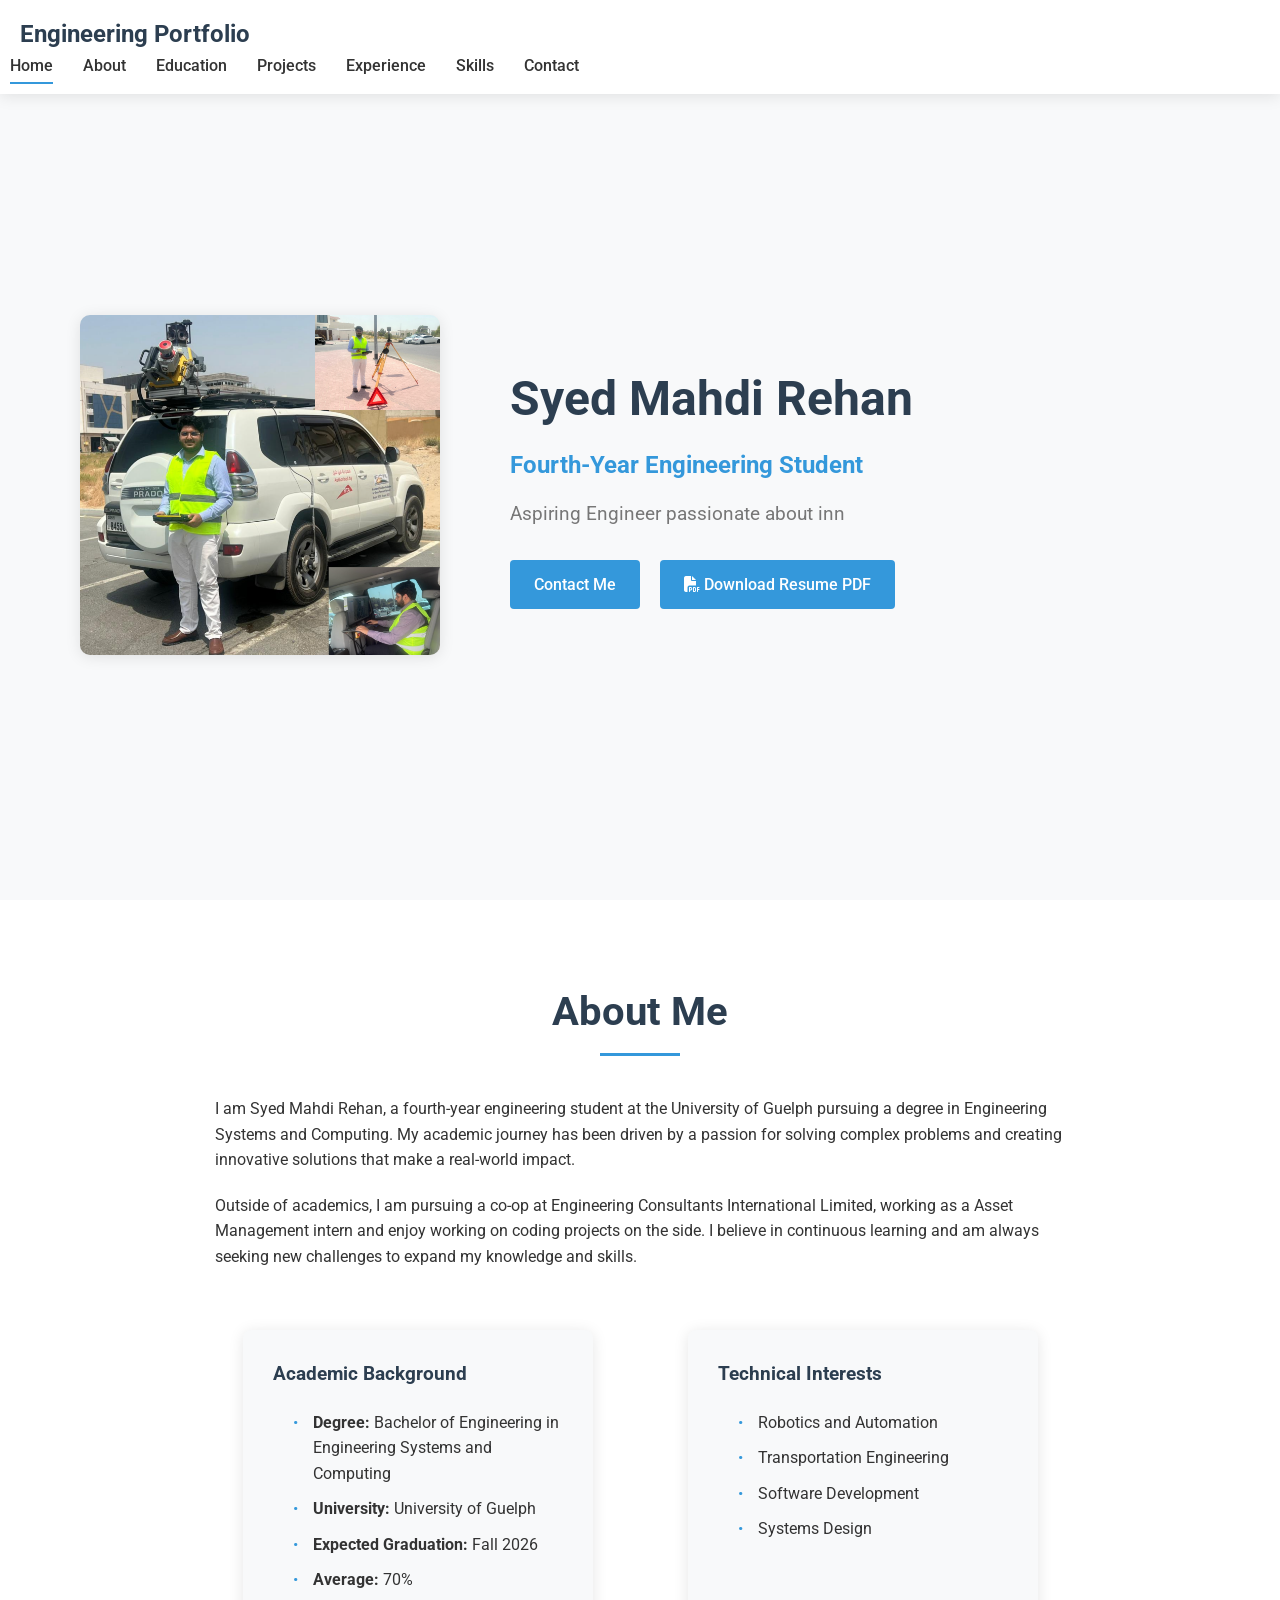
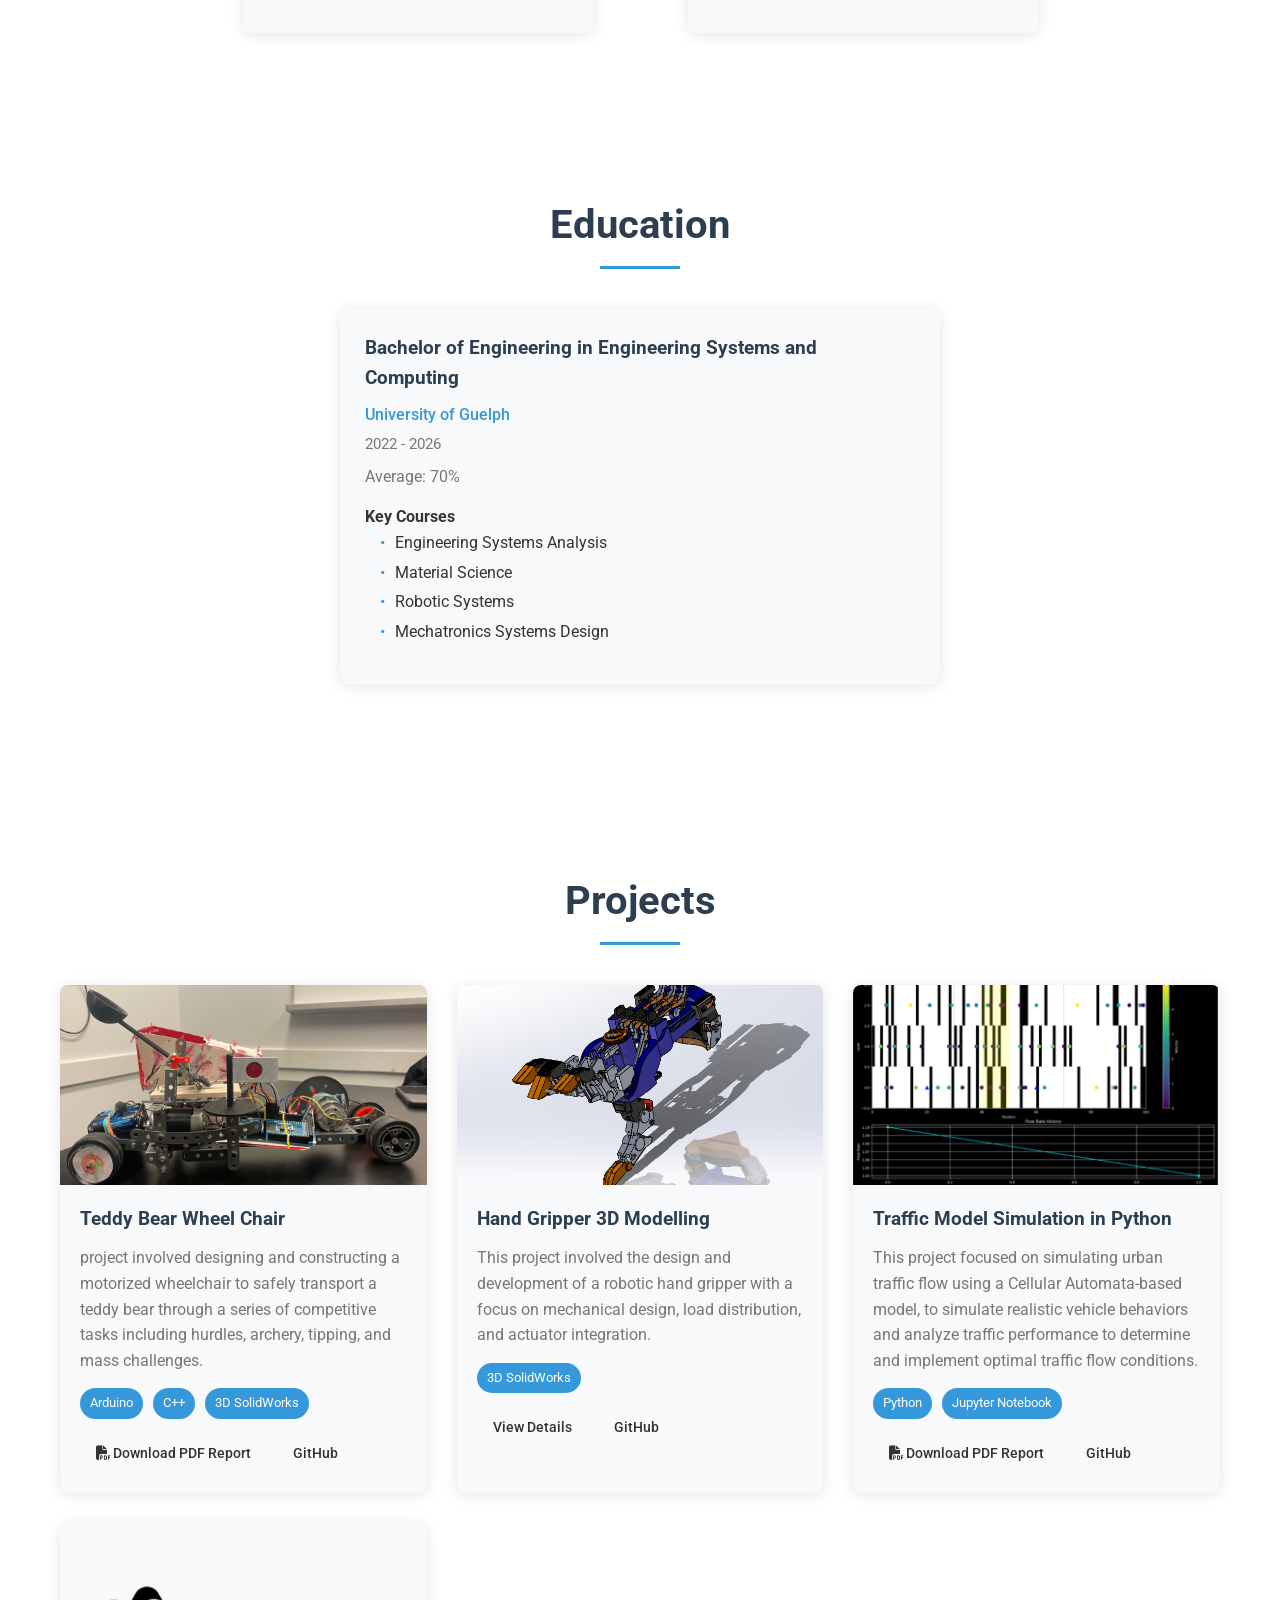
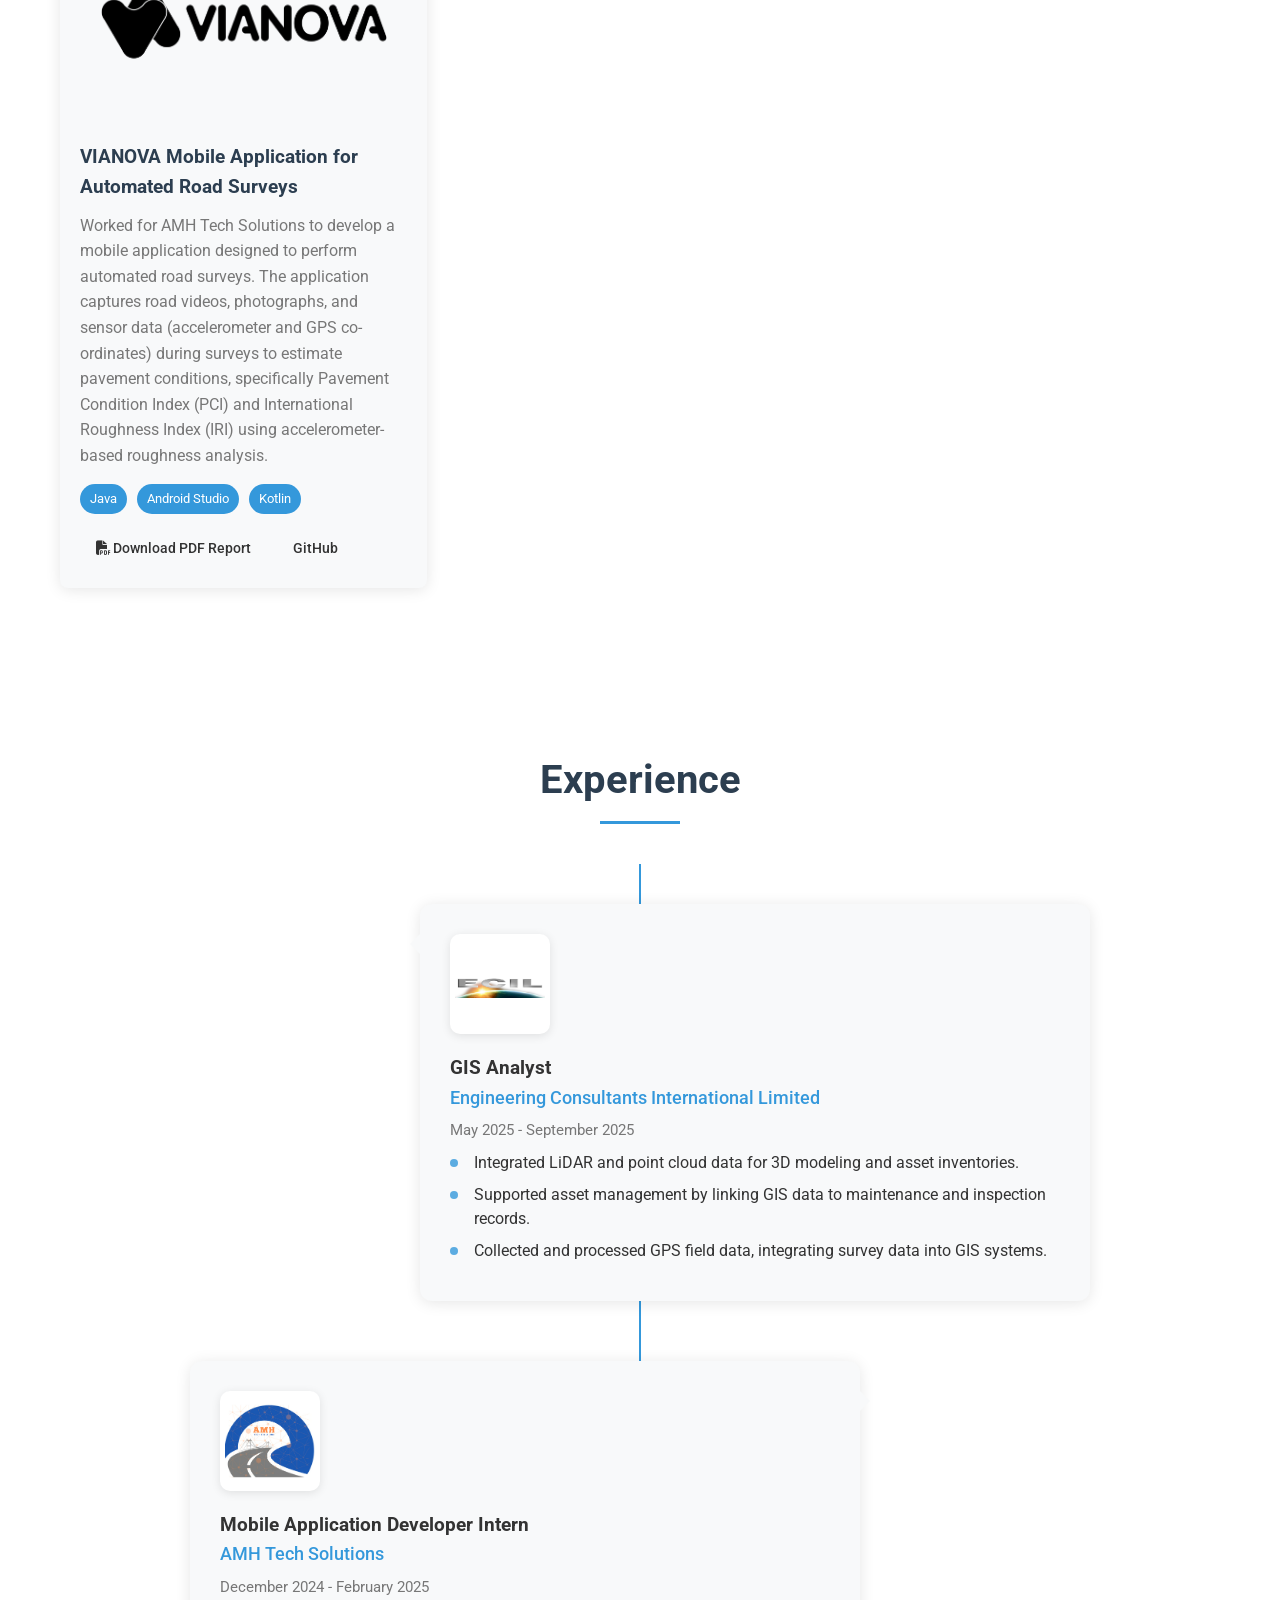
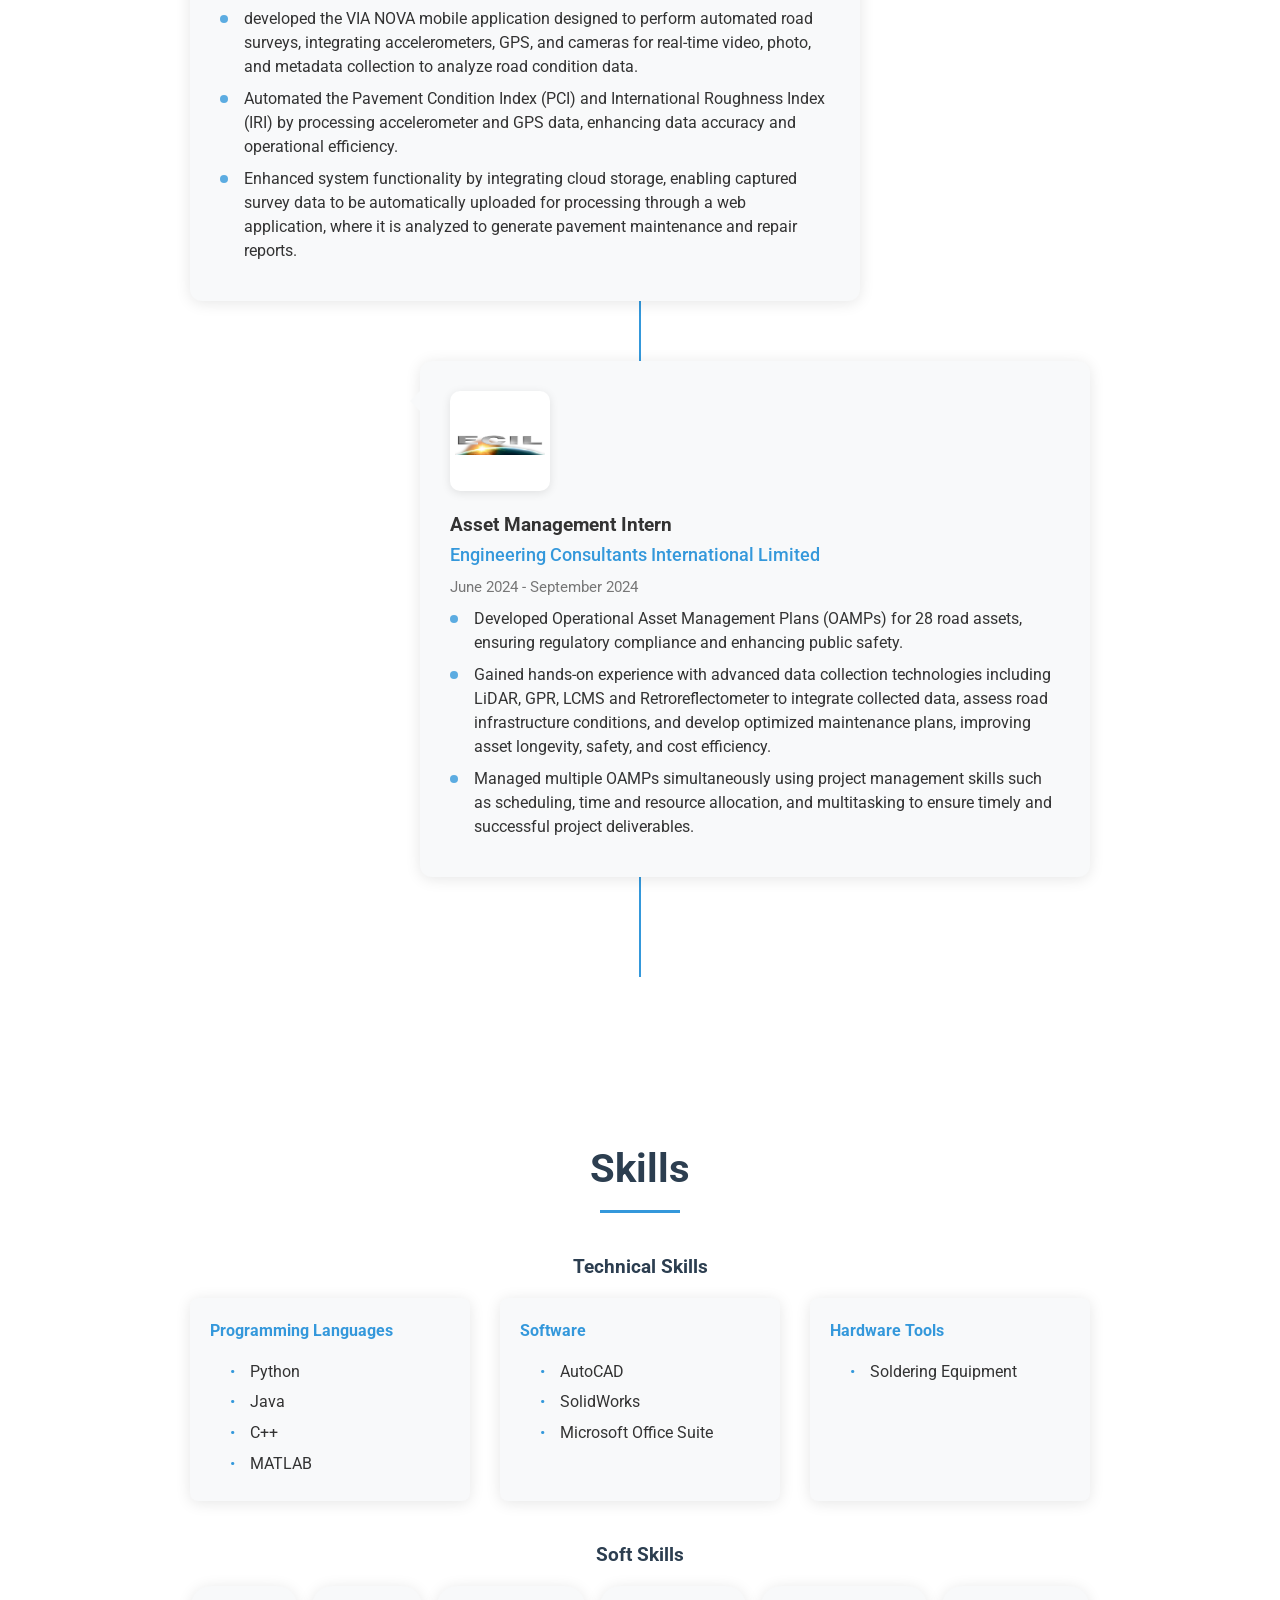
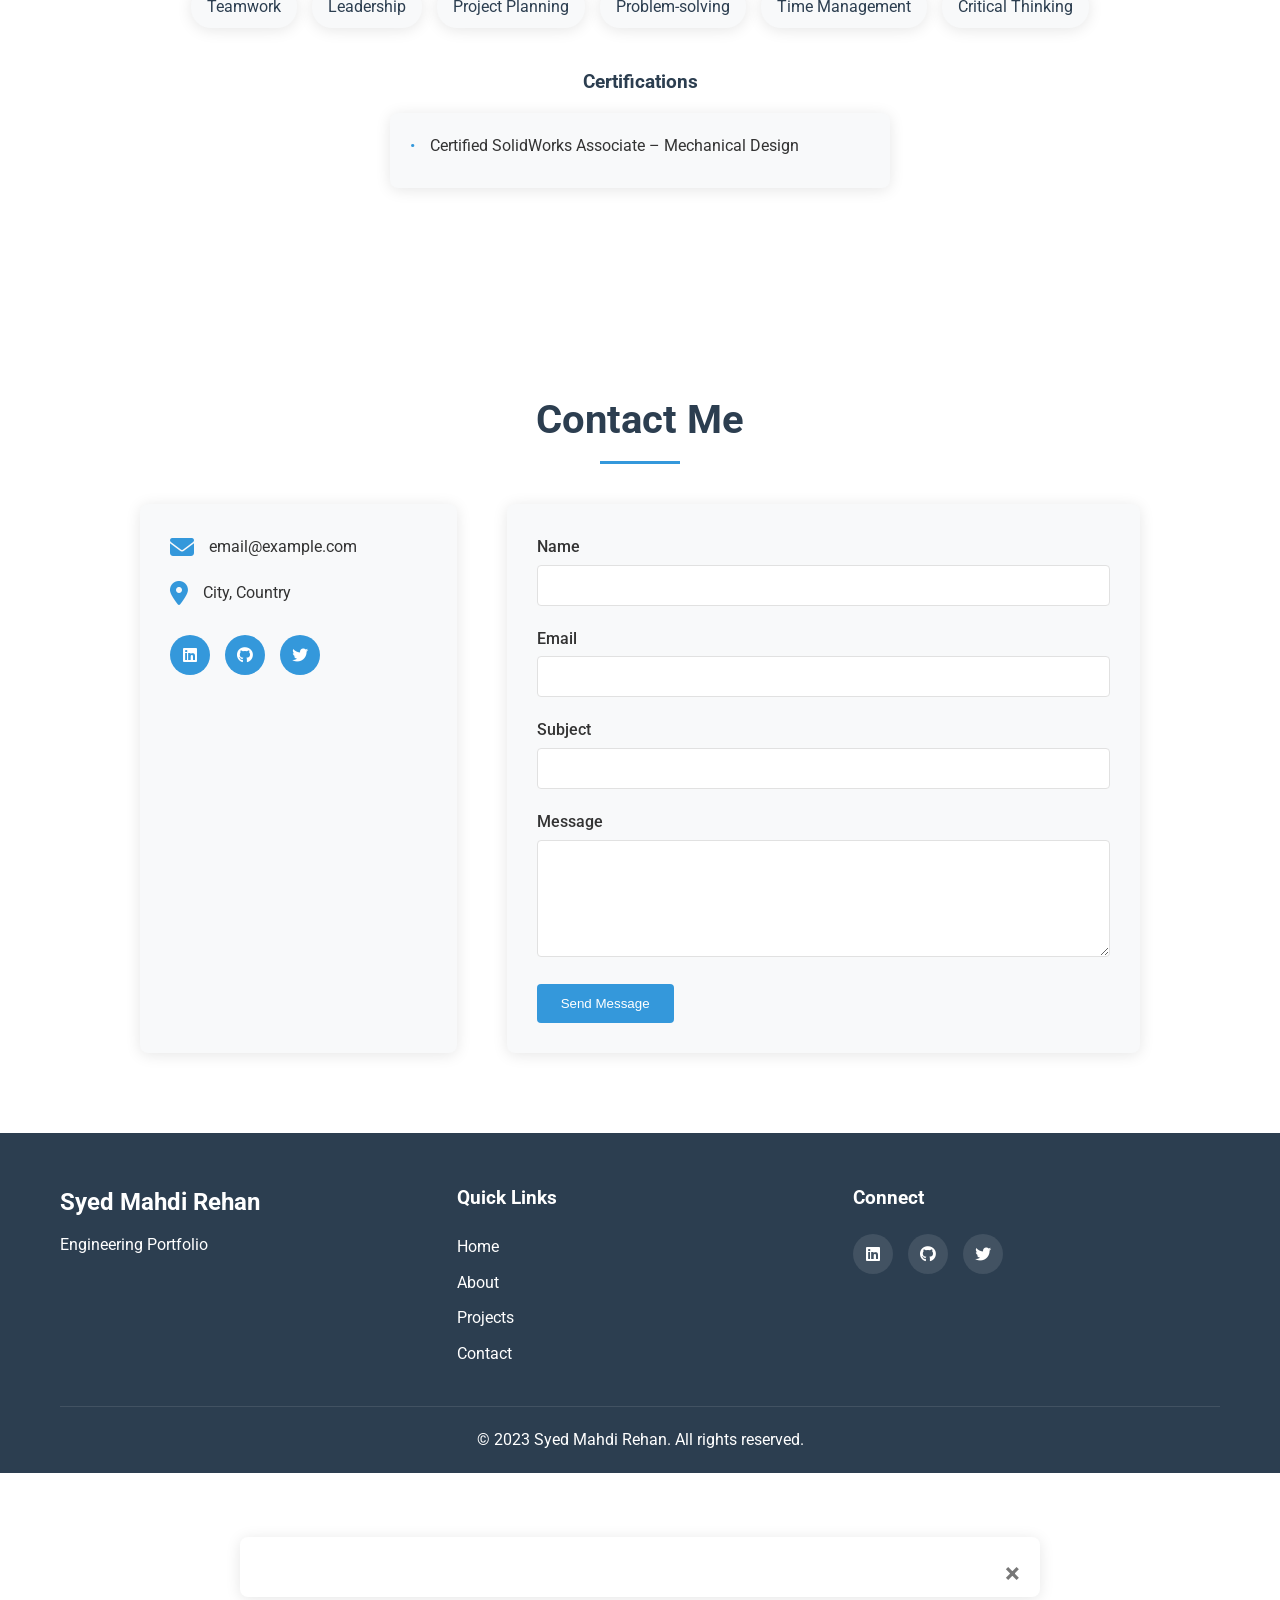
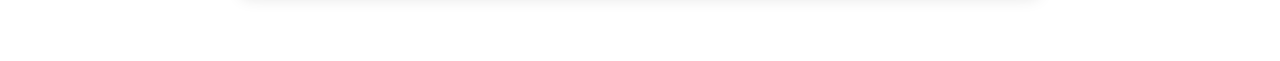
==== commit 8068aaff: "Update index.html" ====
--- a/index.html
+++ b/index.html
@@ -497,6 +497,15 @@
         </div>
     </footer>
 
+        <!-- Project Details Modal -->
+    <div id="project-modal" class="modal">
+        <div class="modal-content">
+            <span class="close-modal">&times;</span>
+            <div id="modal-content-container">
+                <!-- Content will be loaded dynamically -->
+            </div>
+        </div>
+    </div>
     <script src="script.js"></script>
 </body>
 </html>
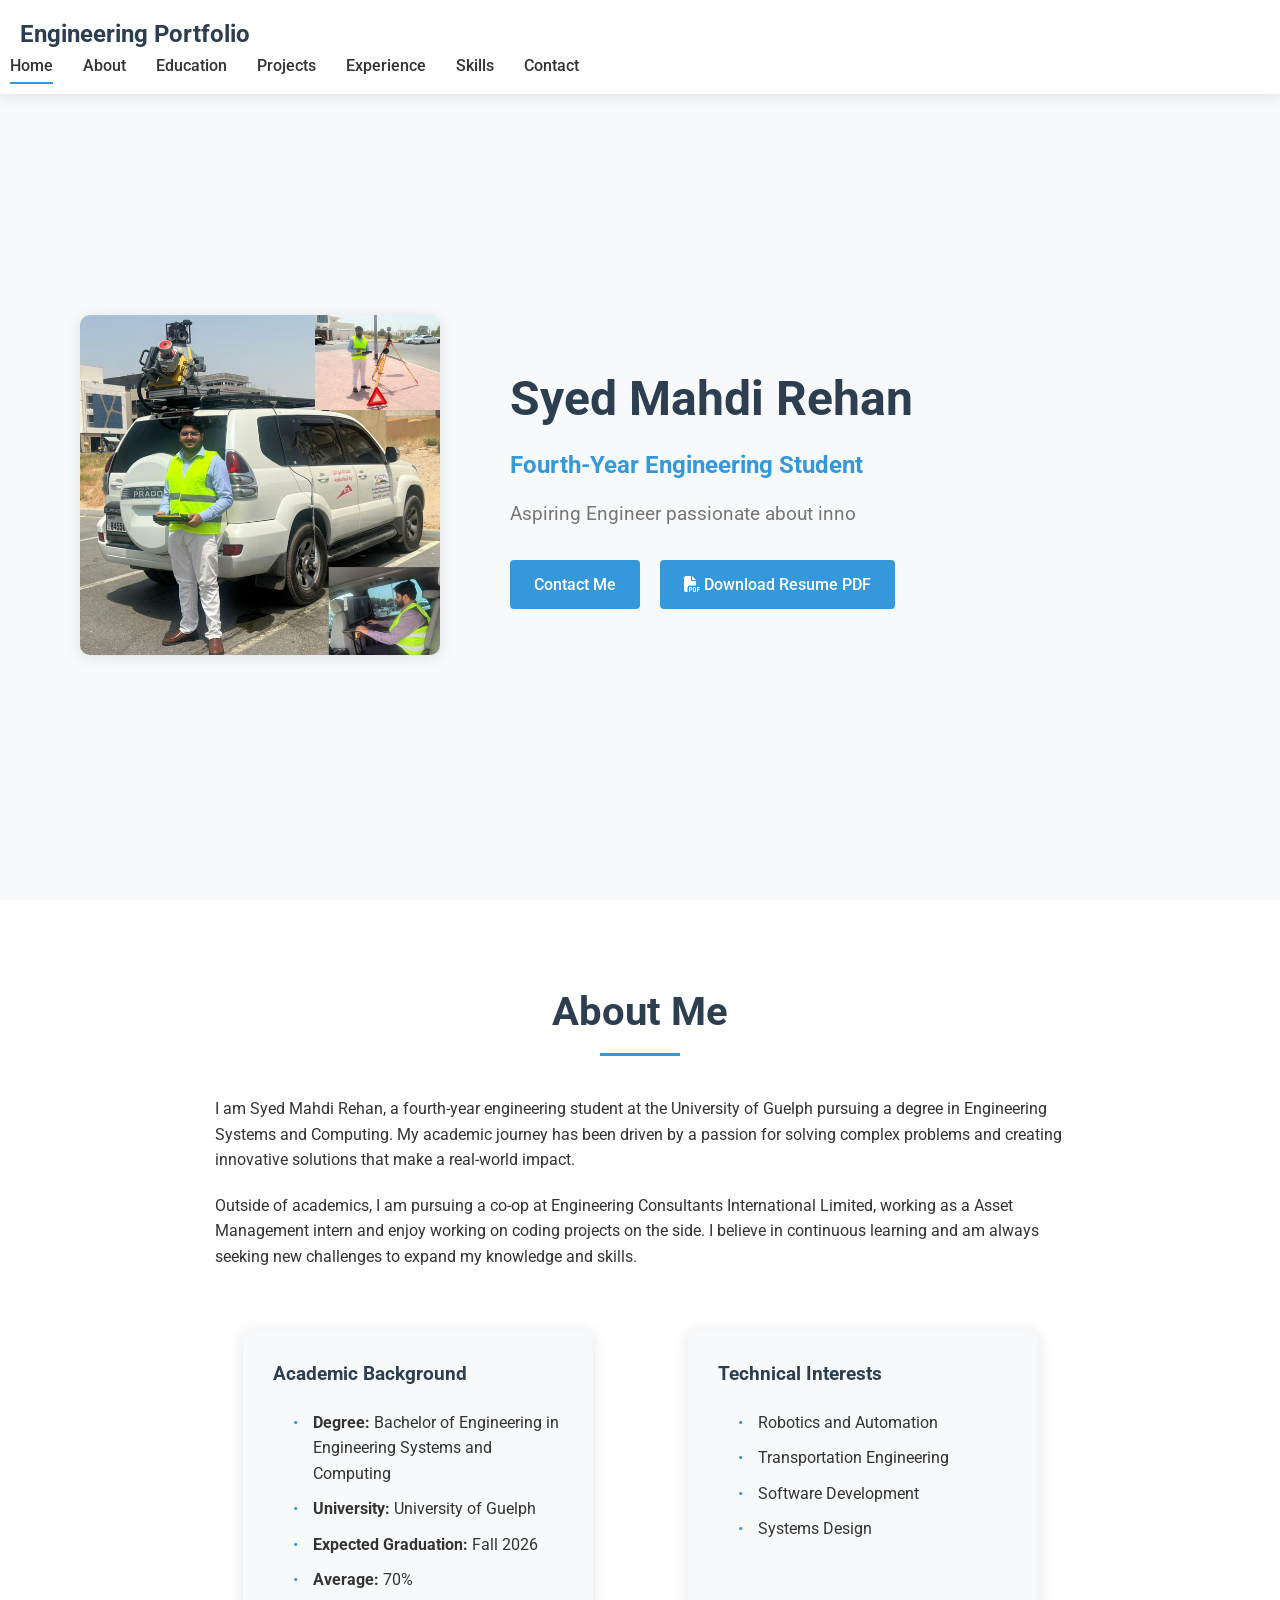
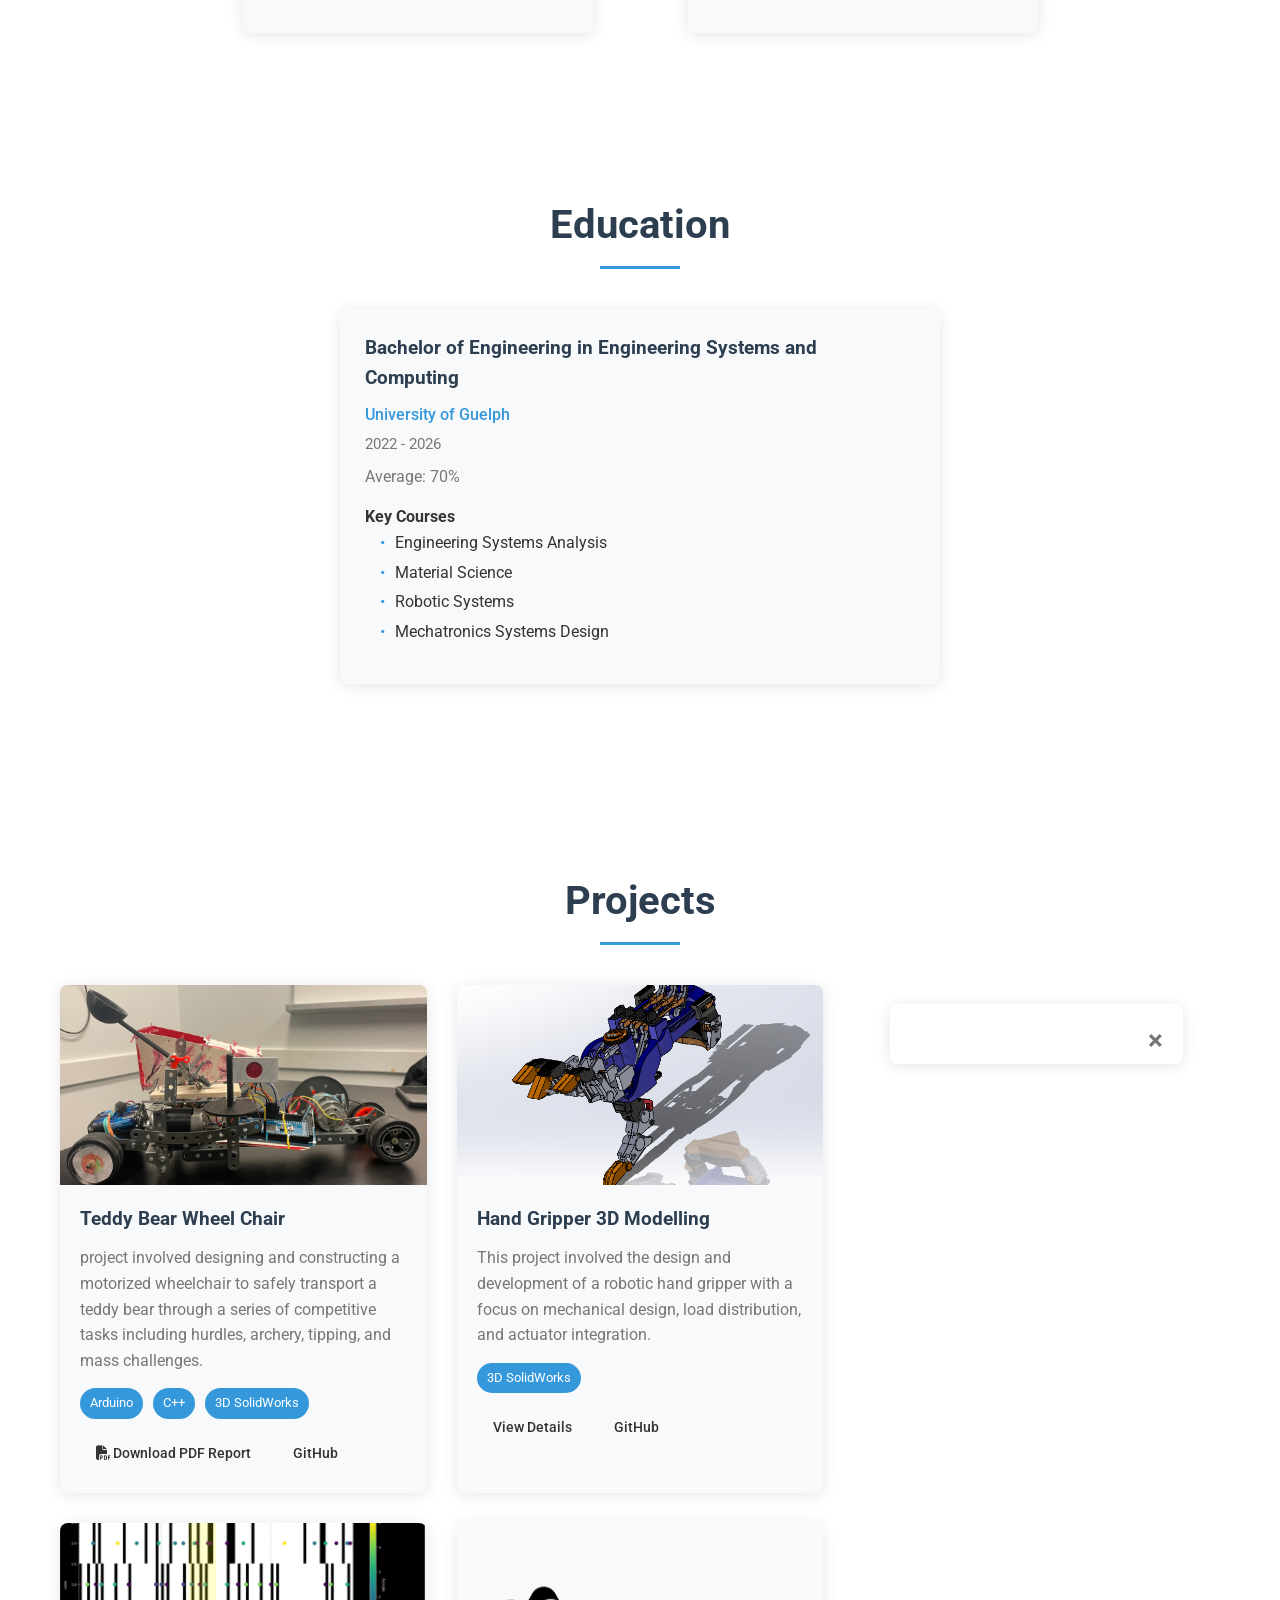
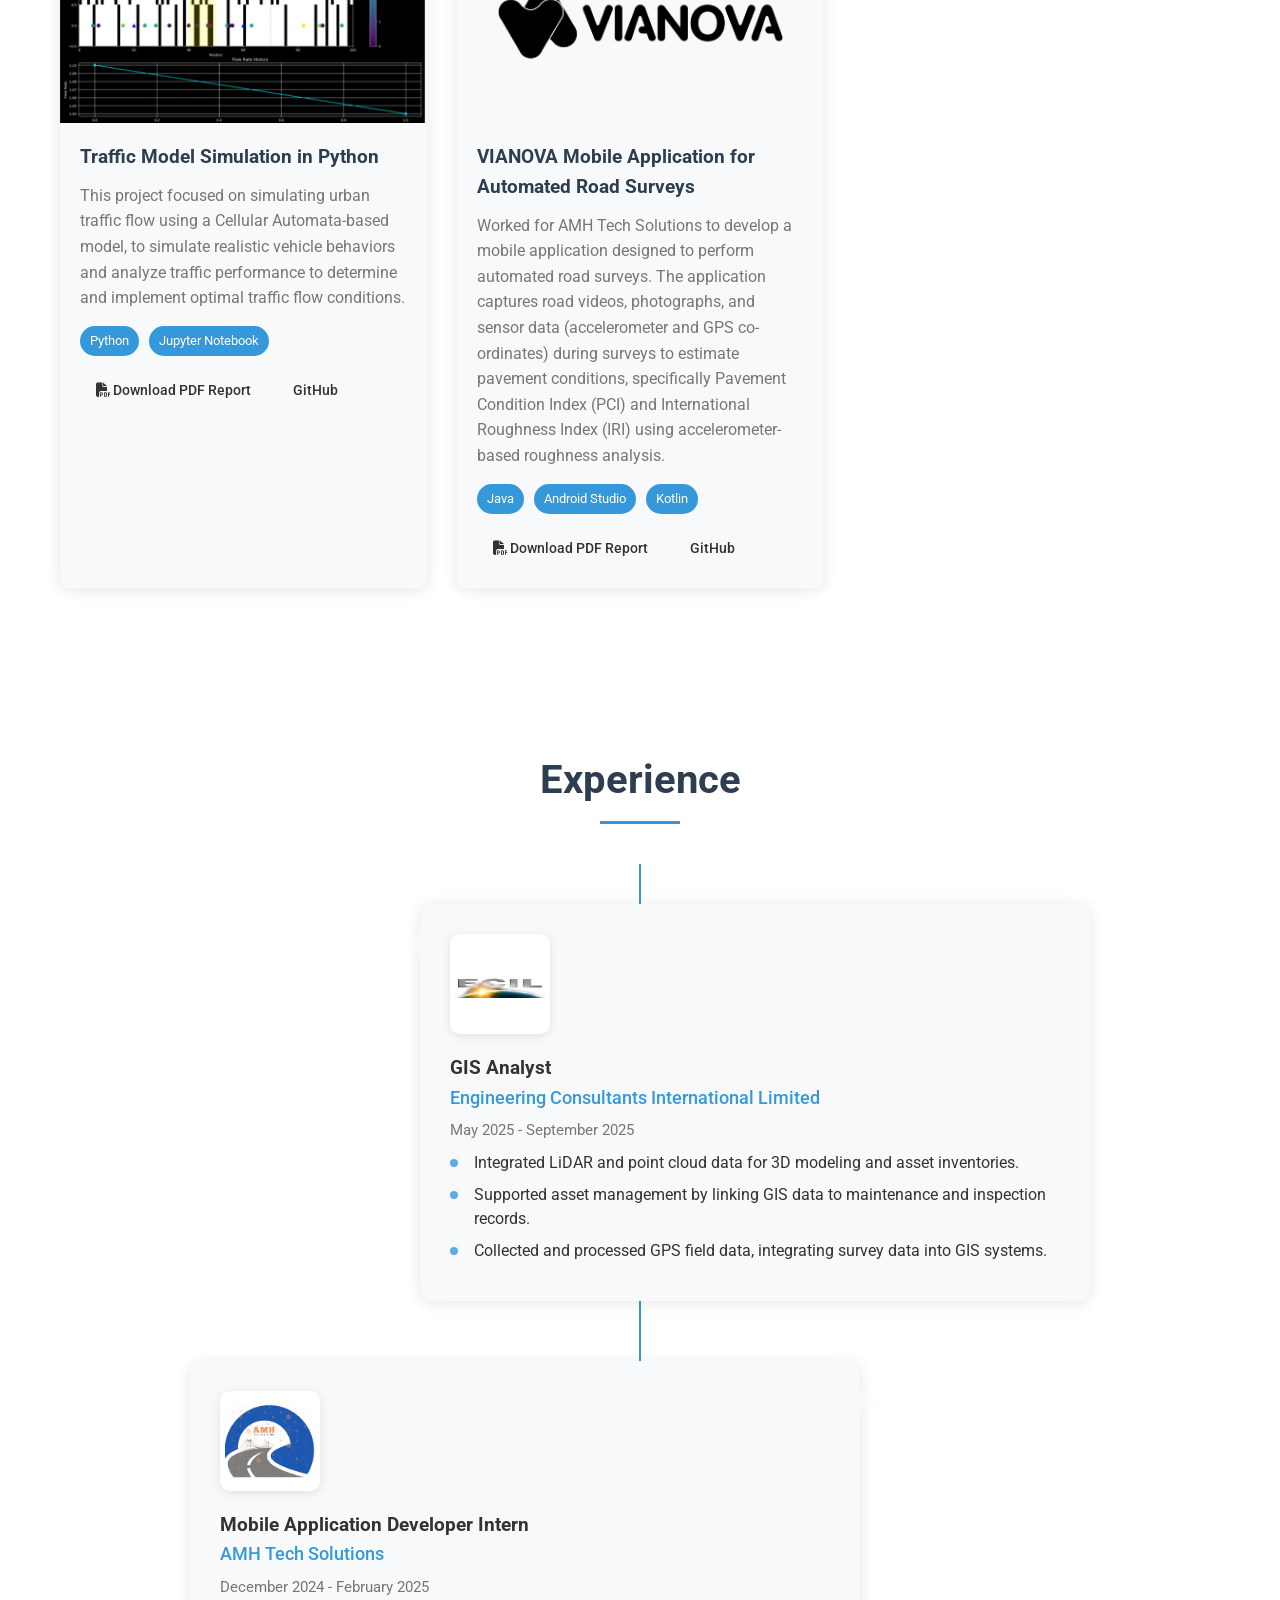
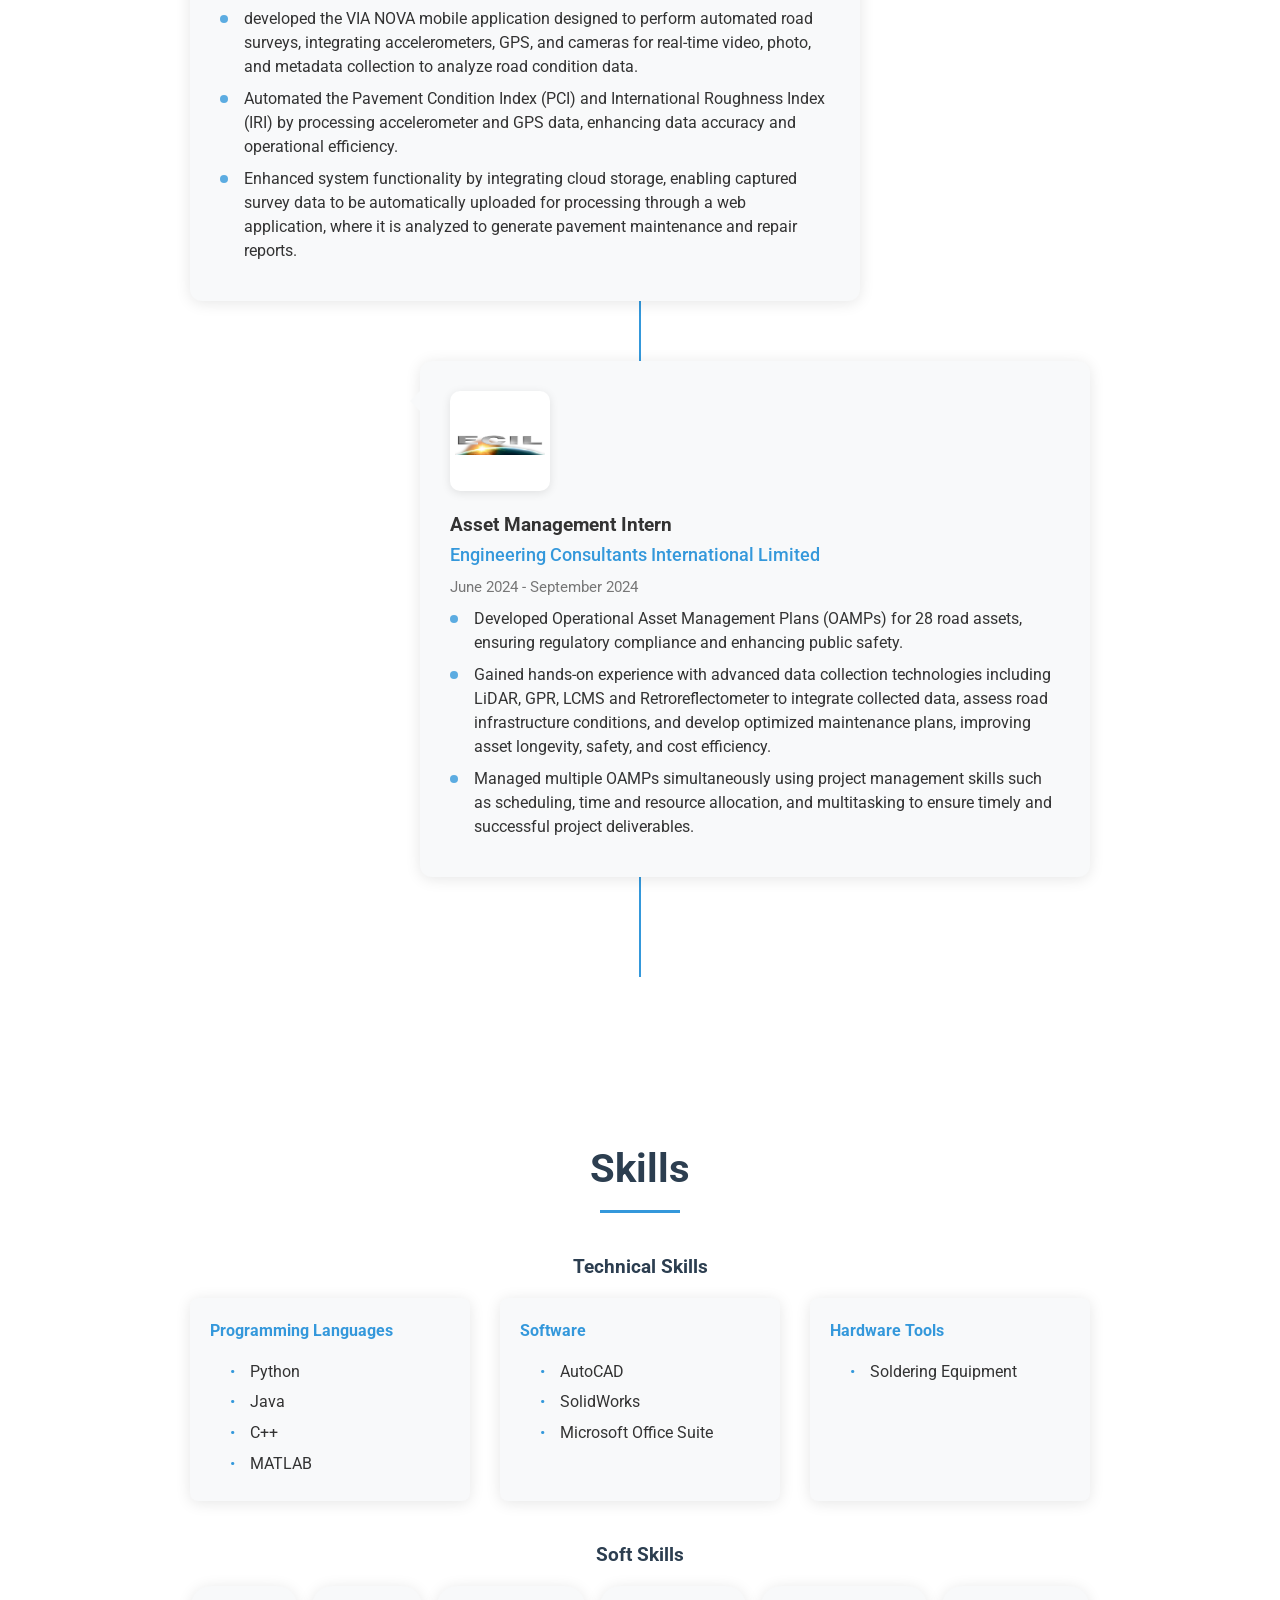
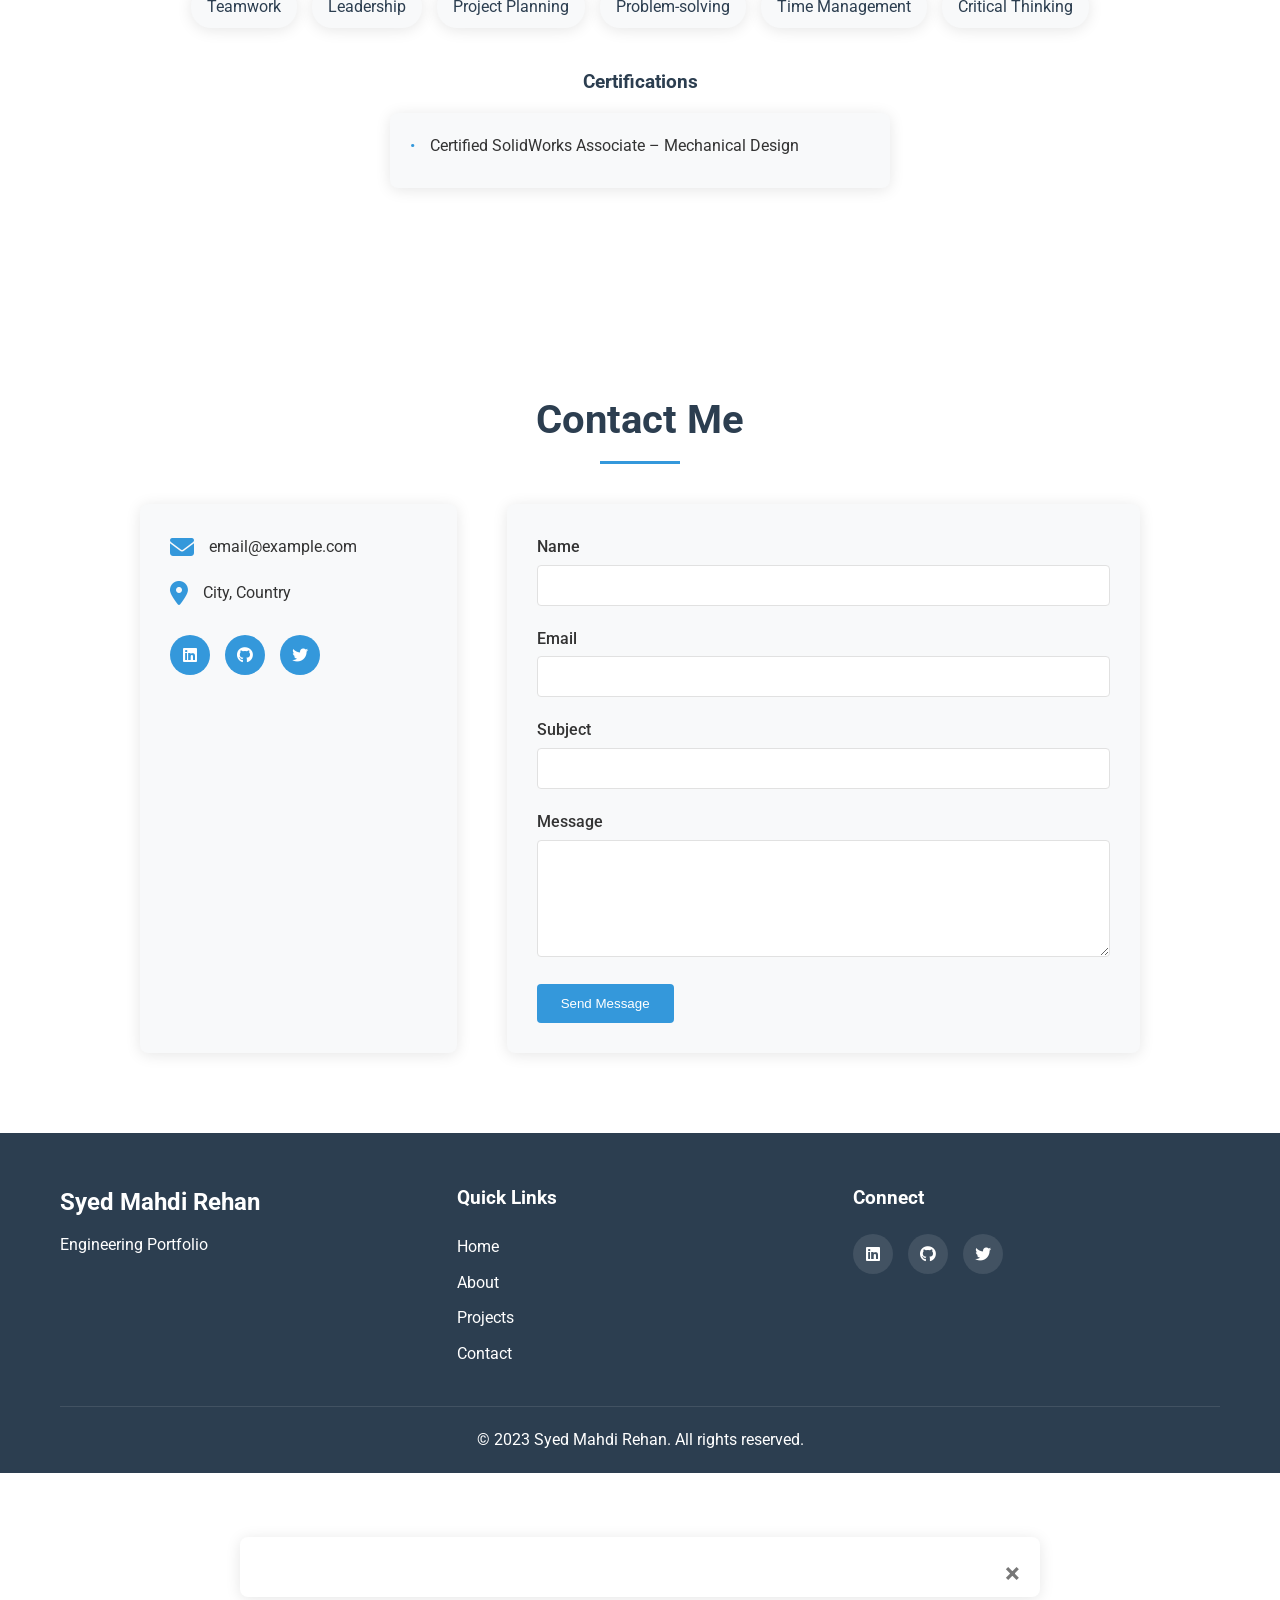
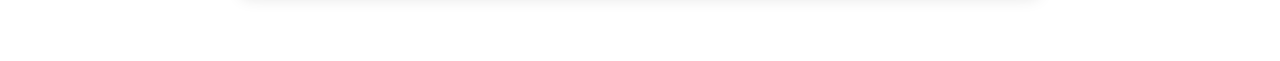
==== commit 06aad1fb: "Update index.html" ====
--- a/index.html
+++ b/index.html
@@ -159,6 +159,16 @@
                     </div>
                 </div>
 
+                <!-- Project Details Modal -->
+    <div id="project-modal" class="modal">
+        <div class="modal-content">
+            <span class="close-modal">&times;</span>
+            <div id="modal-content-container">
+                <!-- Content will be loaded dynamically -->
+            </div>
+        </div>
+    </div>
+
                   <!-- Project 3 -->
                 <div class="project-card">
                     <div class="project-image">
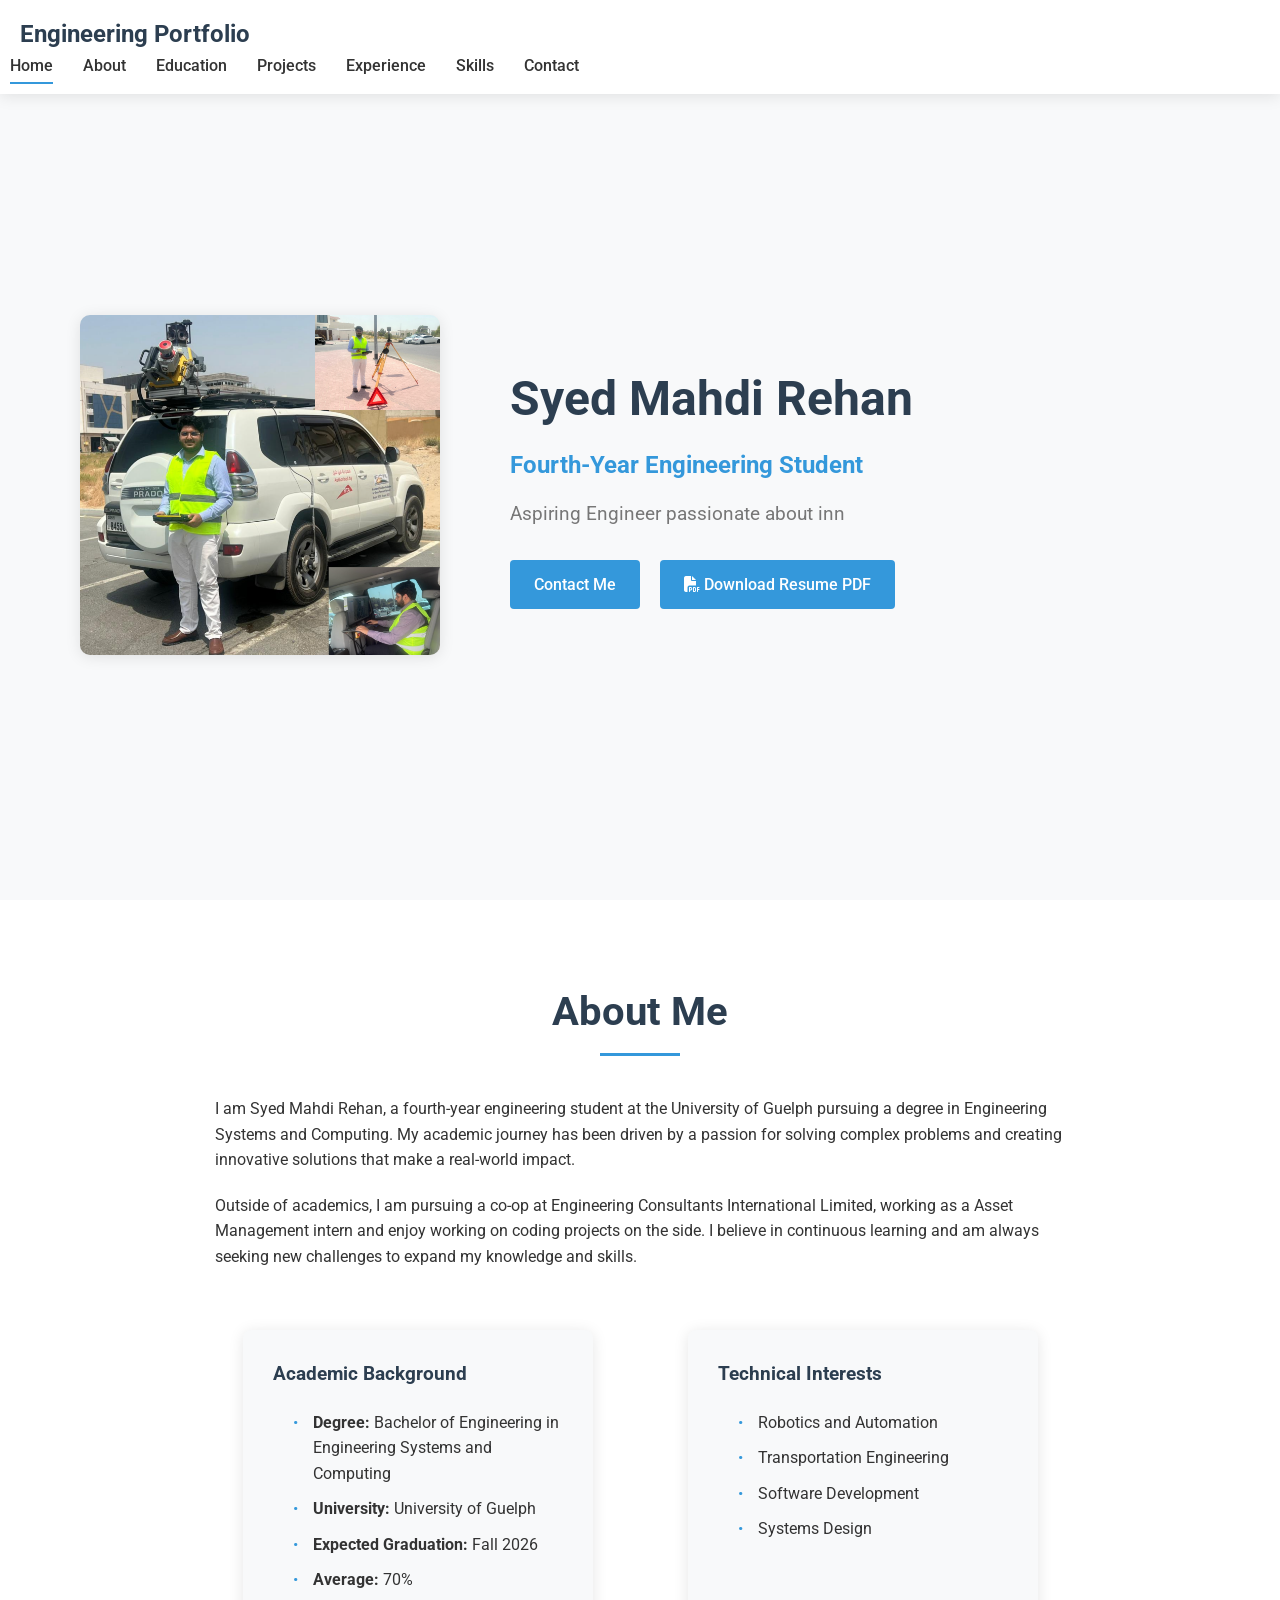
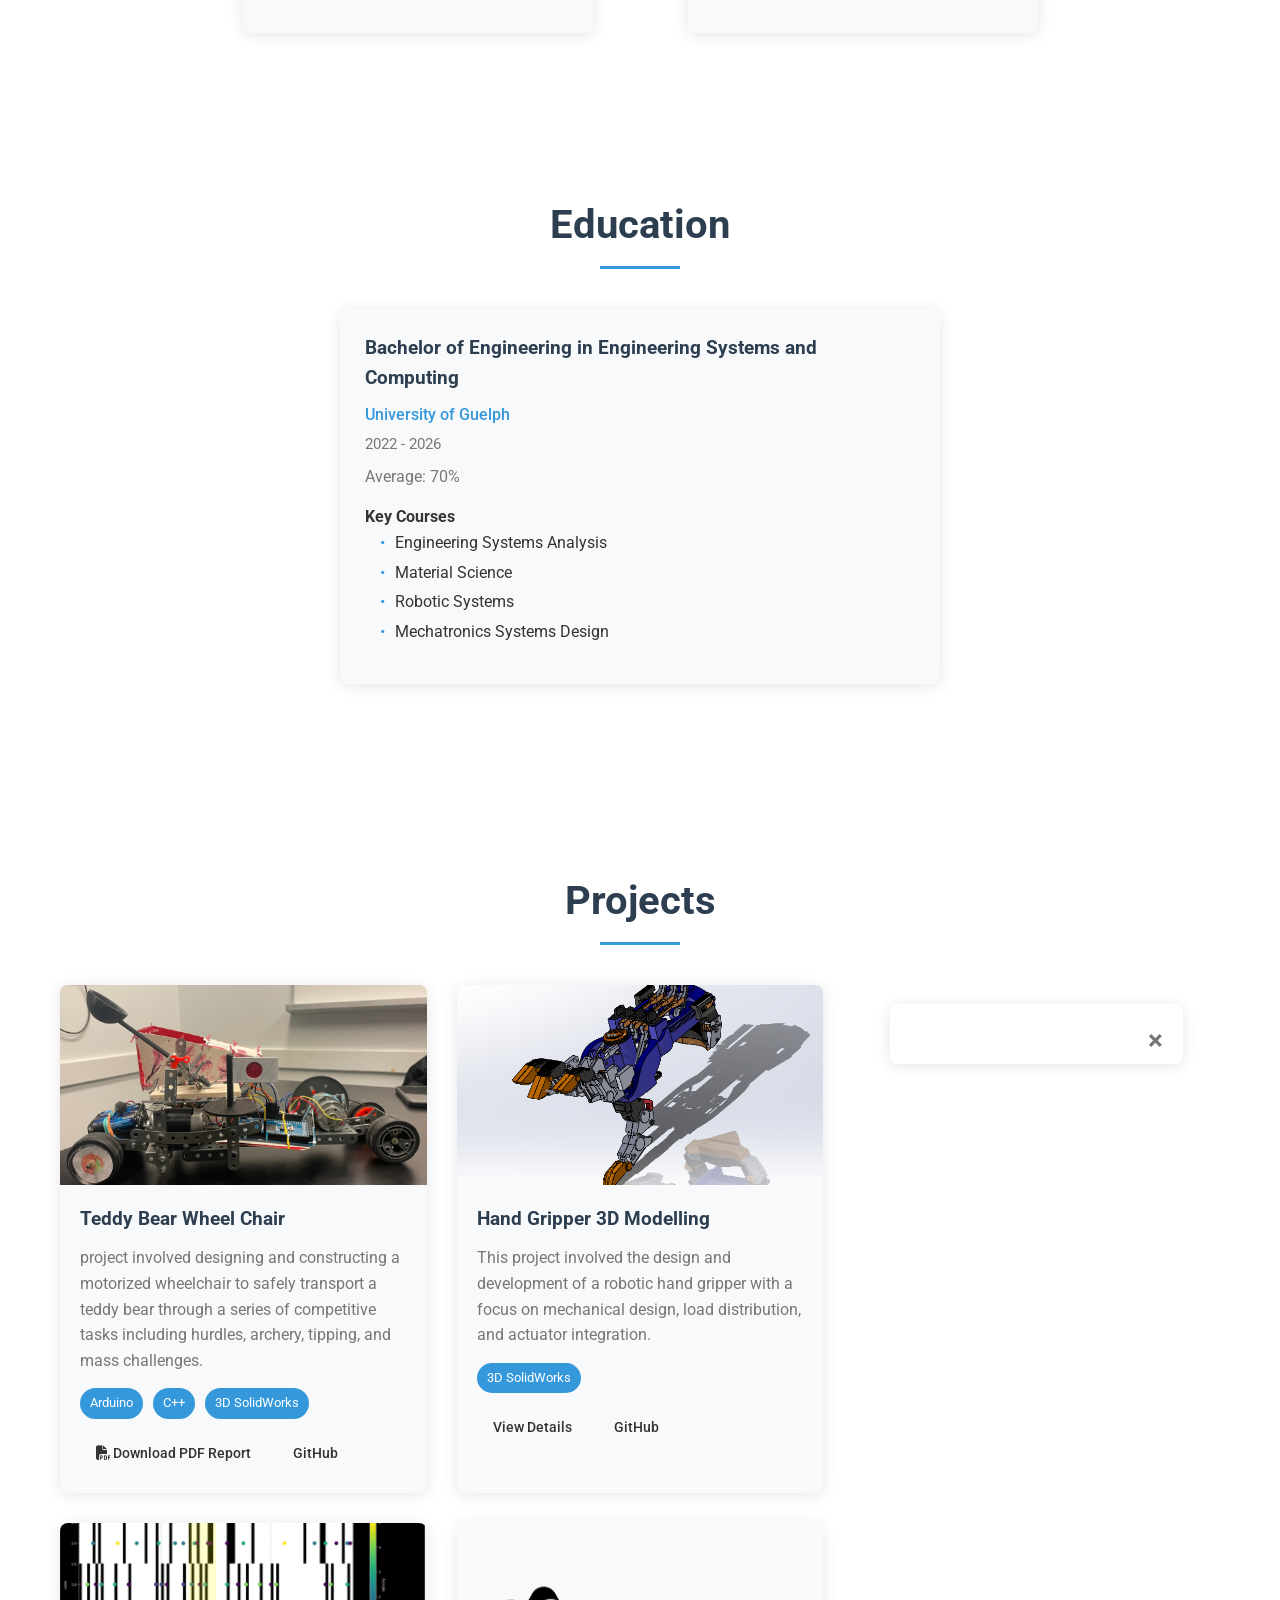
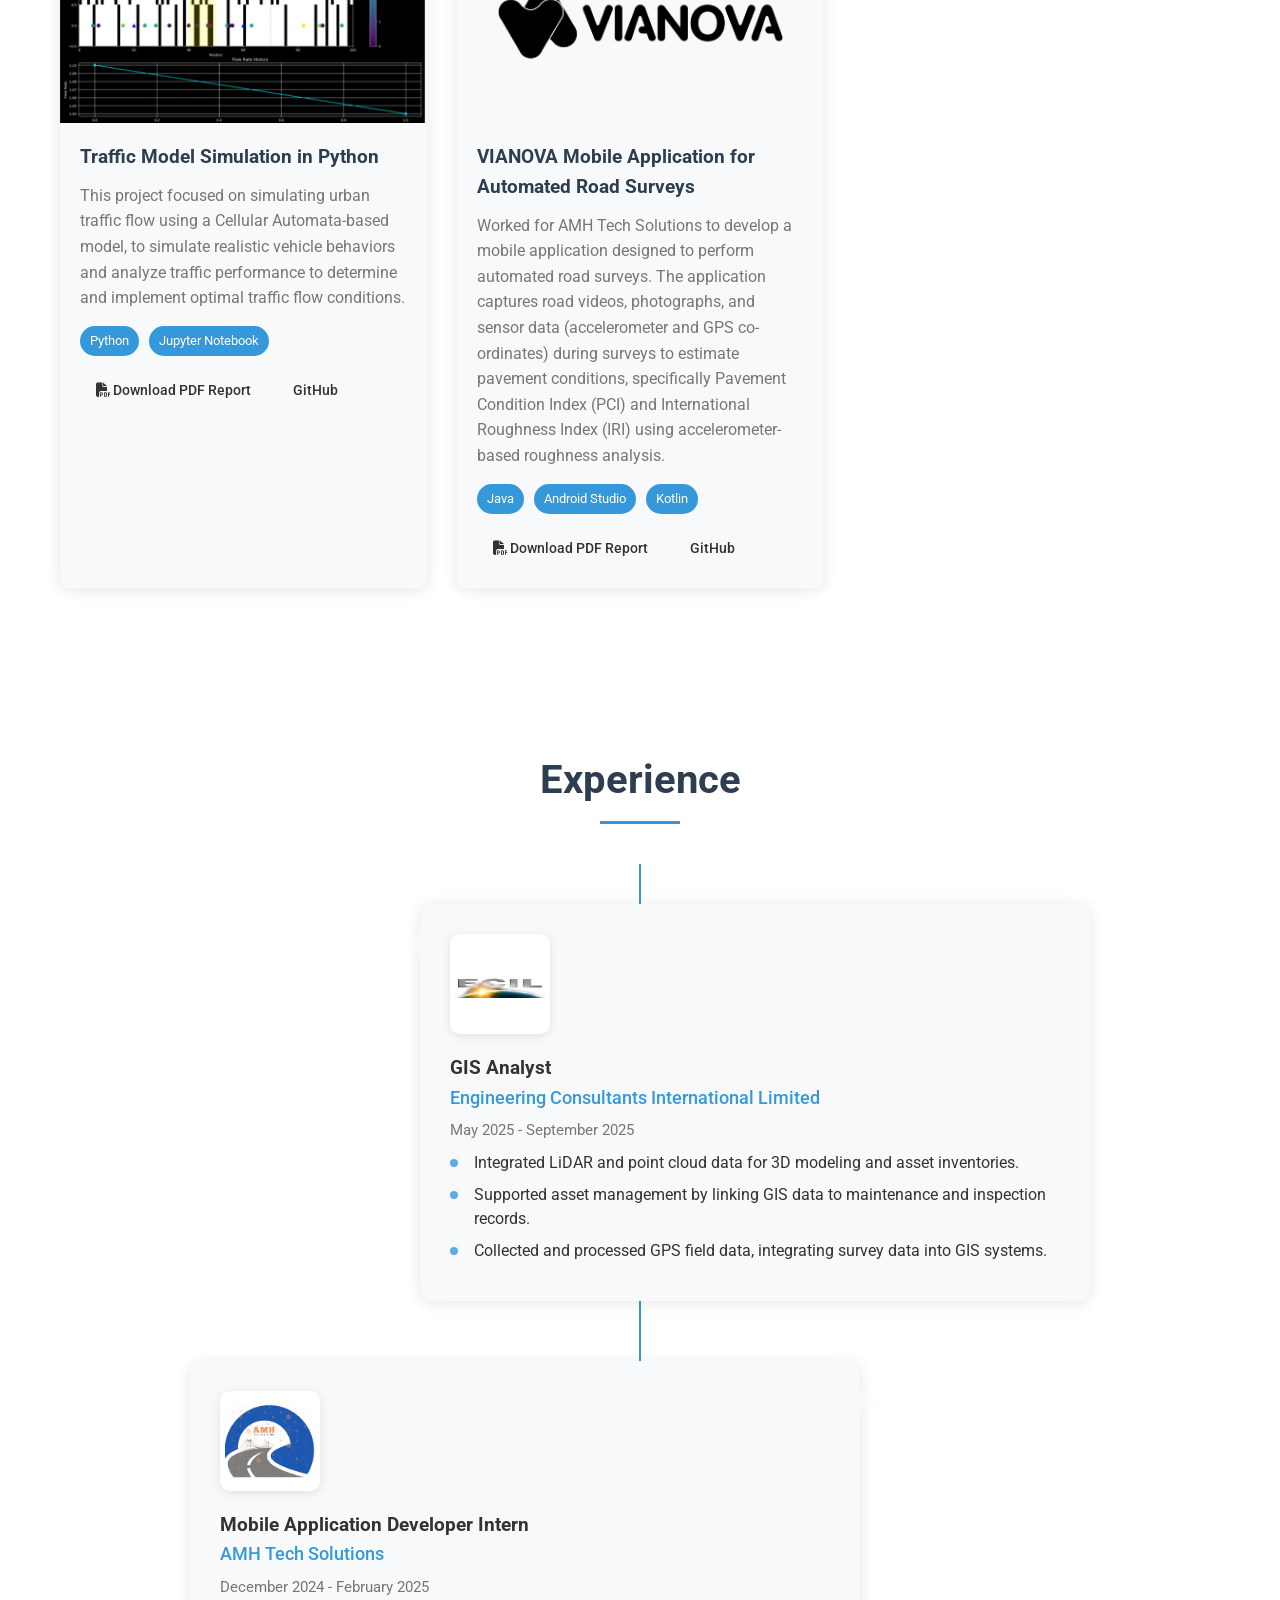
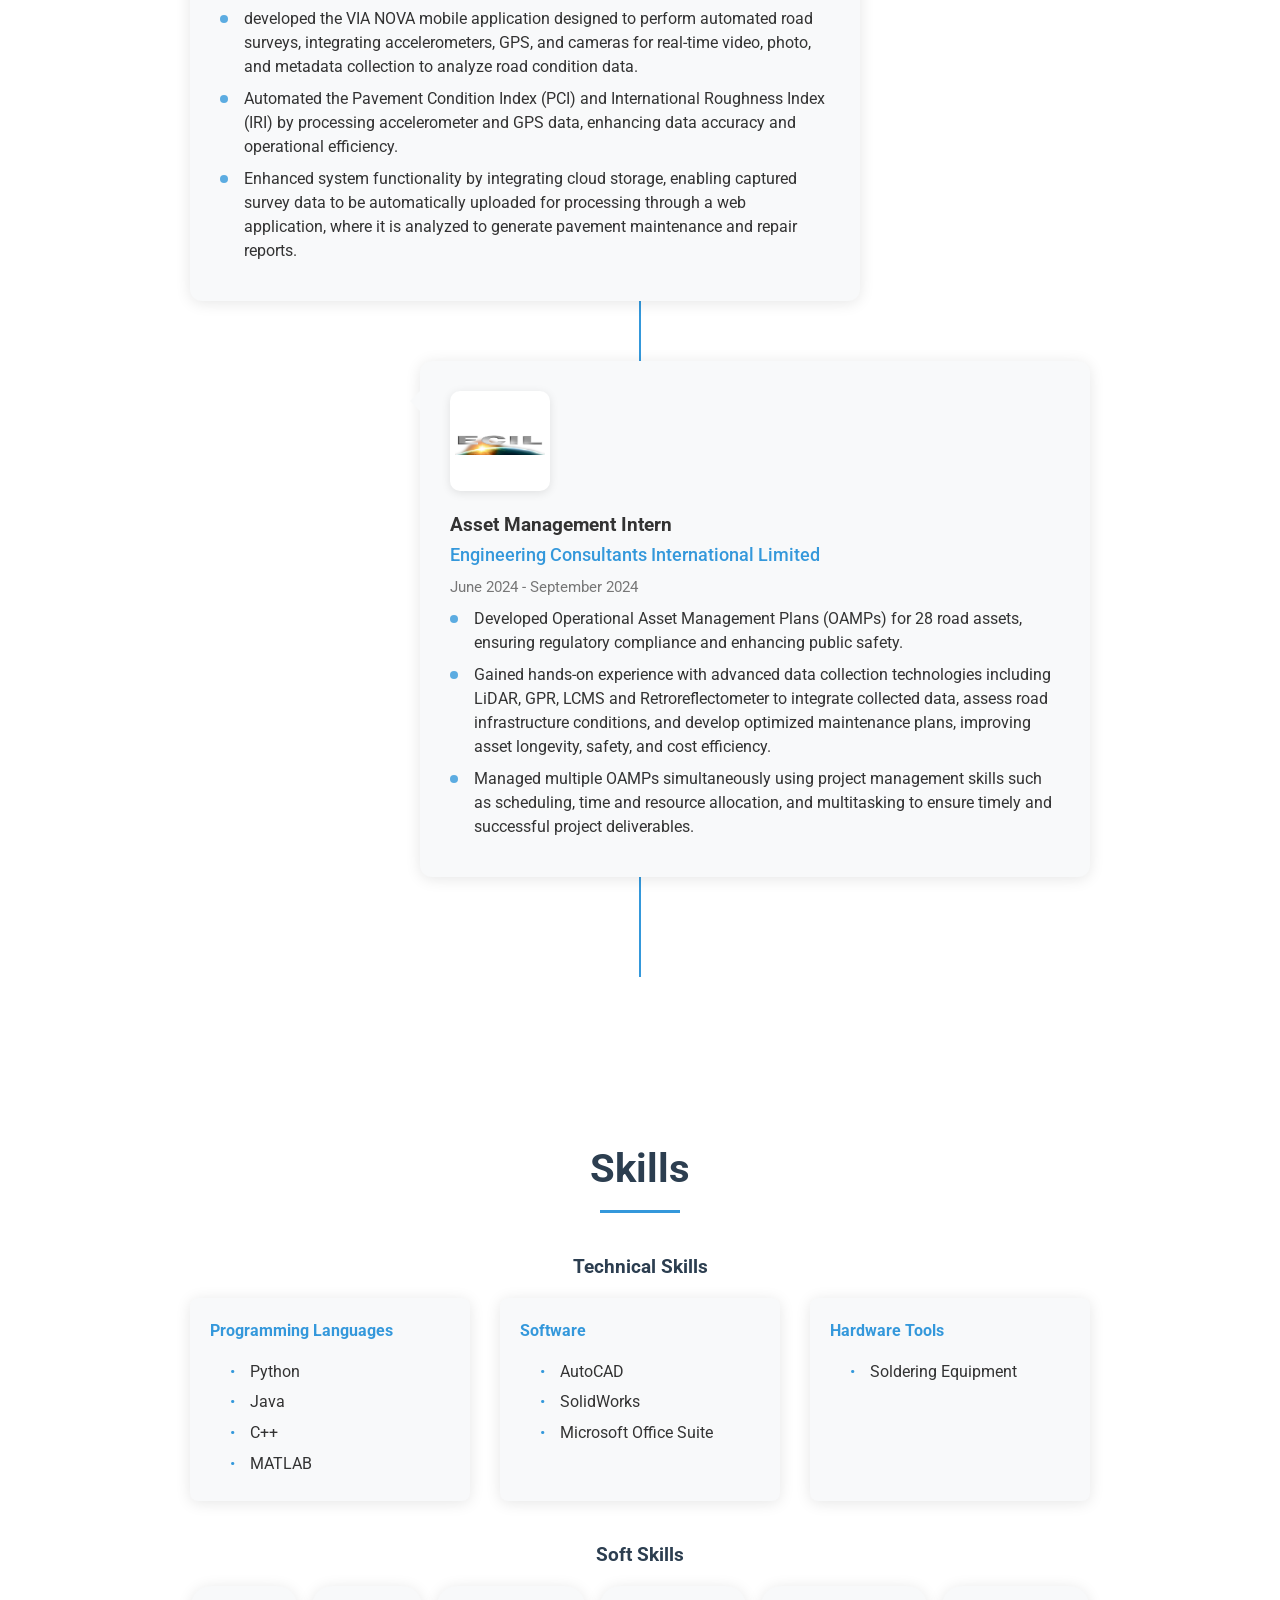
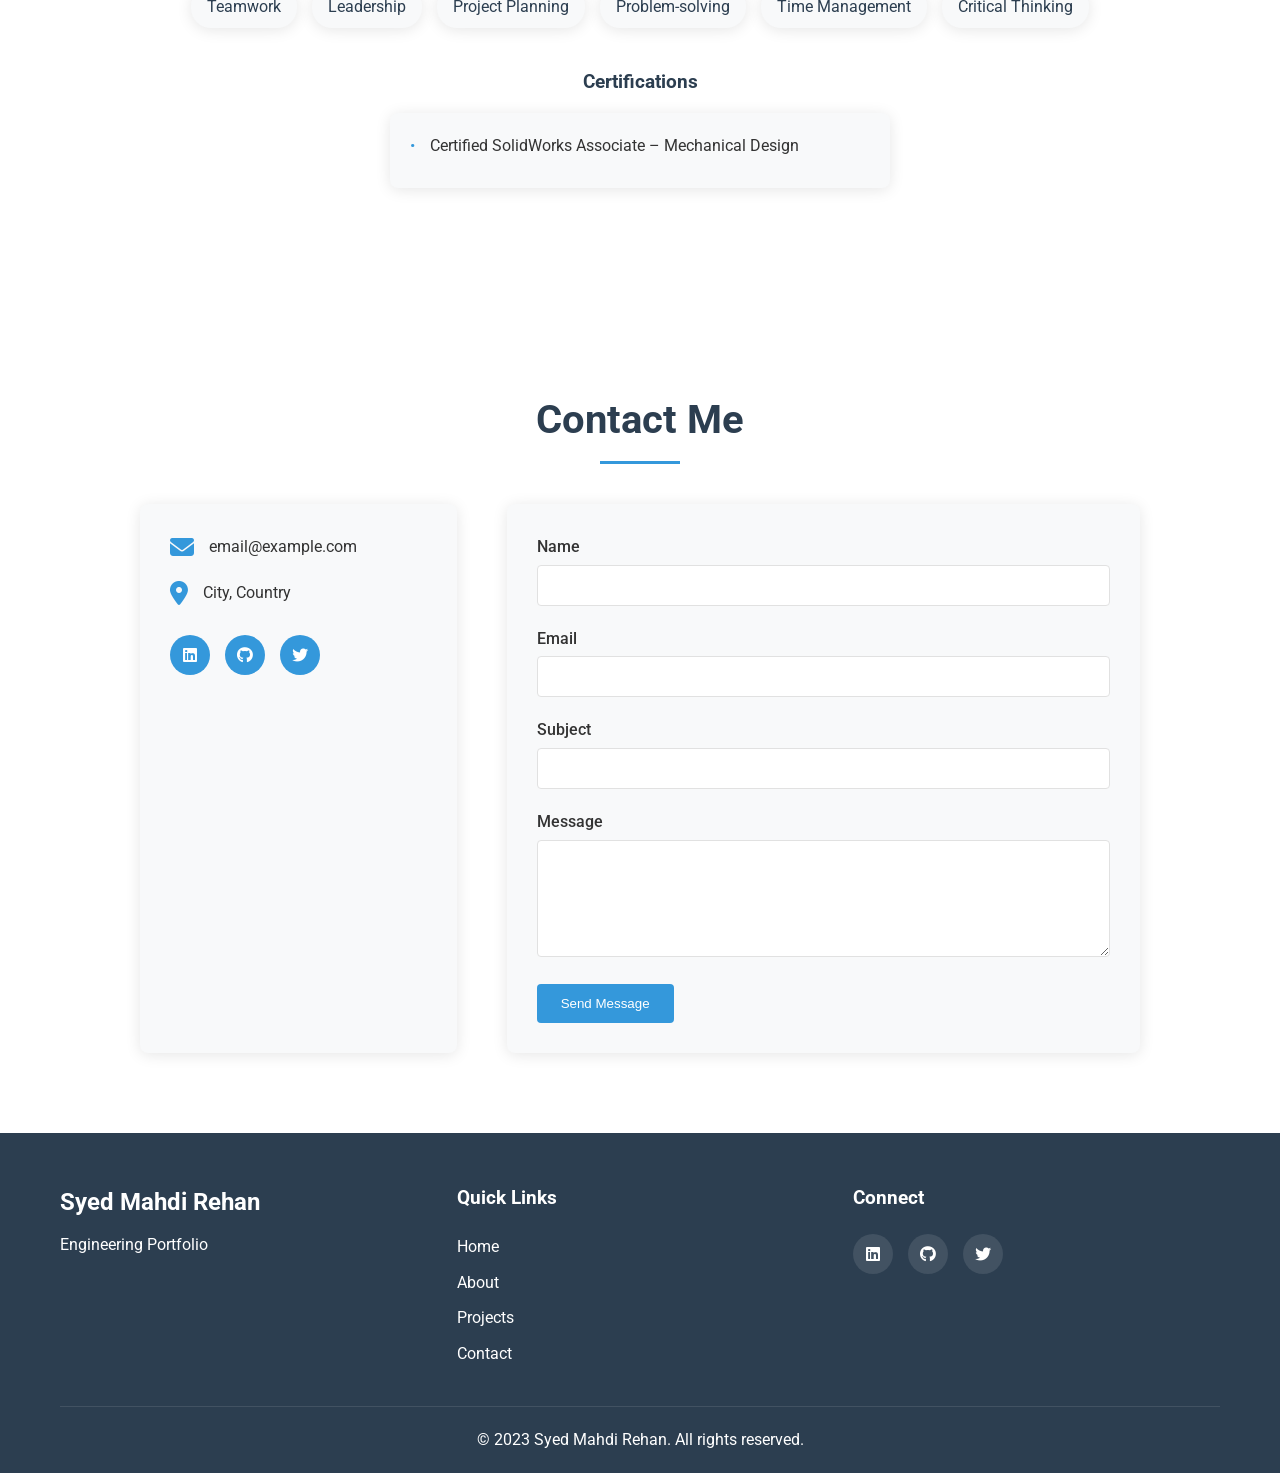
==== commit cf45595c: "Update index.html" ====
--- a/index.html
+++ b/index.html
@@ -507,15 +507,6 @@
         </div>
     </footer>
 
-        <!-- Project Details Modal -->
-    <div id="project-modal" class="modal">
-        <div class="modal-content">
-            <span class="close-modal">&times;</span>
-            <div id="modal-content-container">
-                <!-- Content will be loaded dynamically -->
-            </div>
-        </div>
-    </div>
     <script src="script.js"></script>
 </body>
 </html>
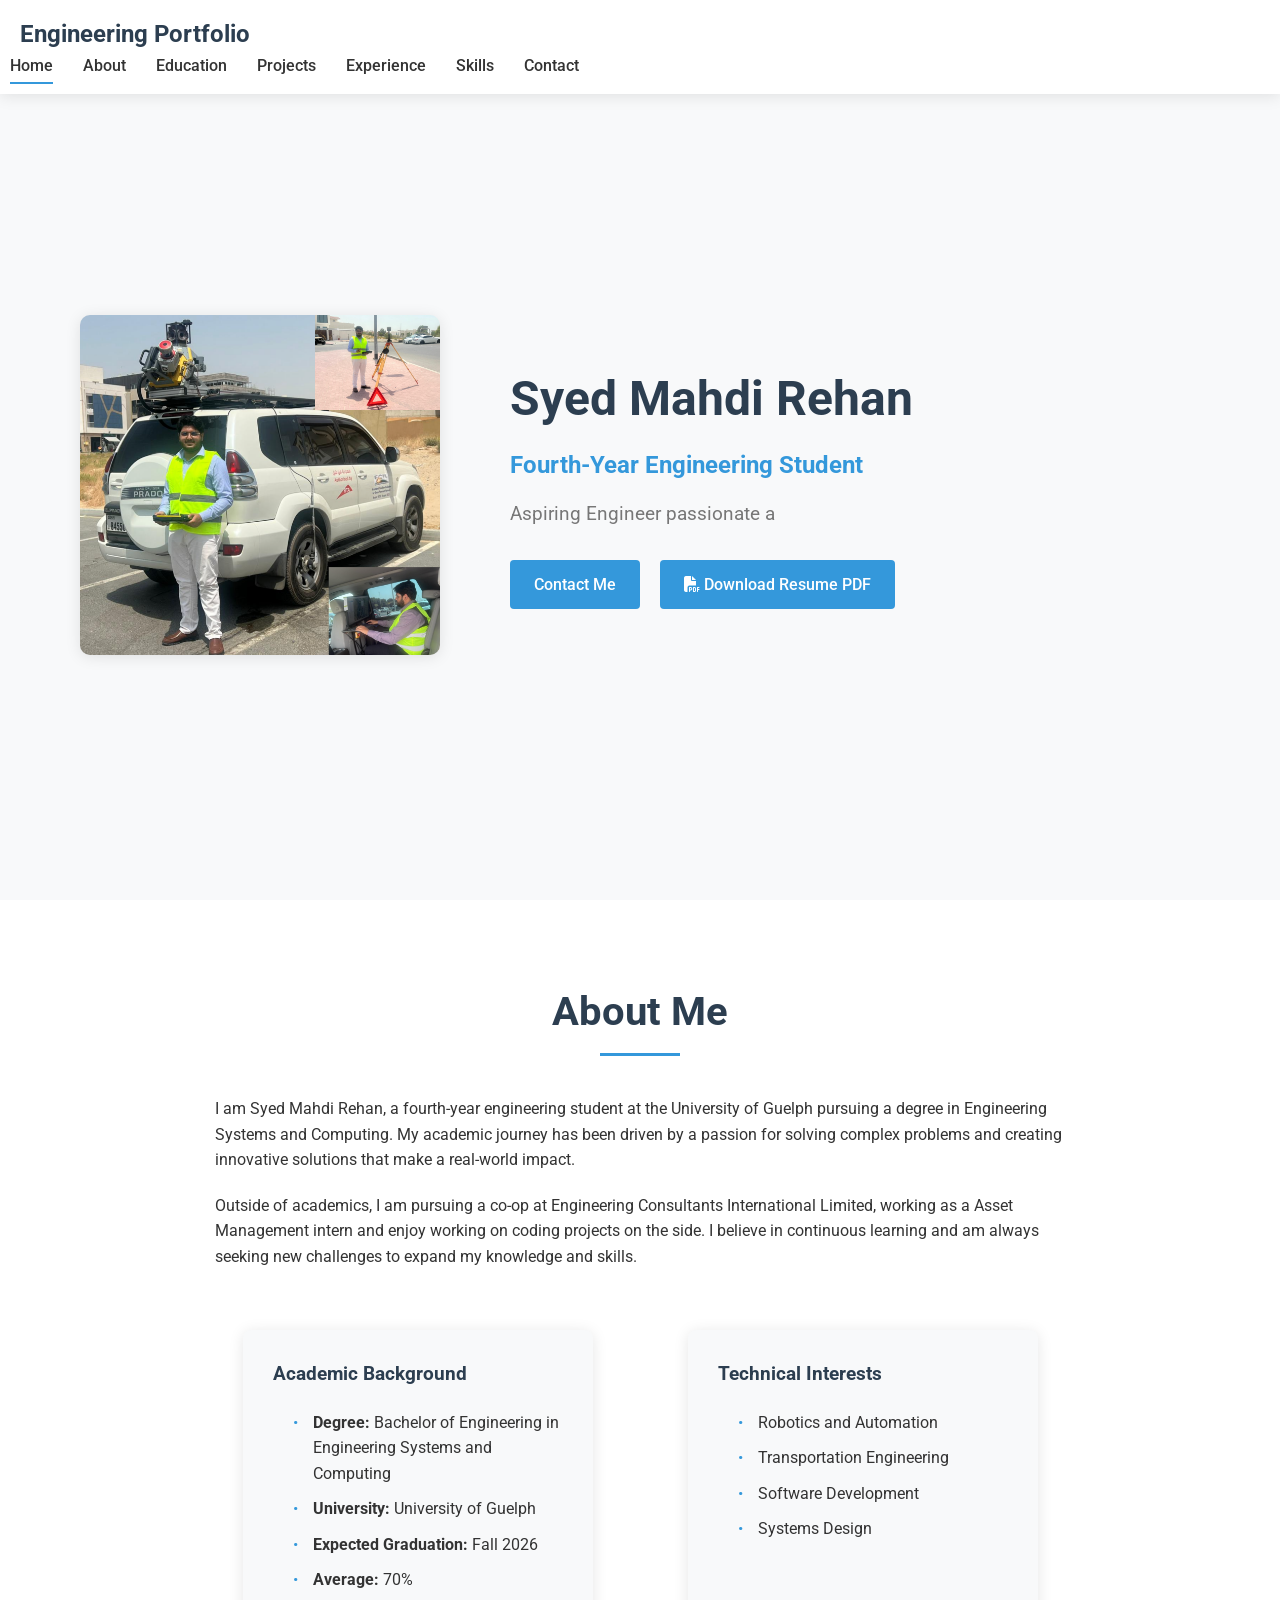
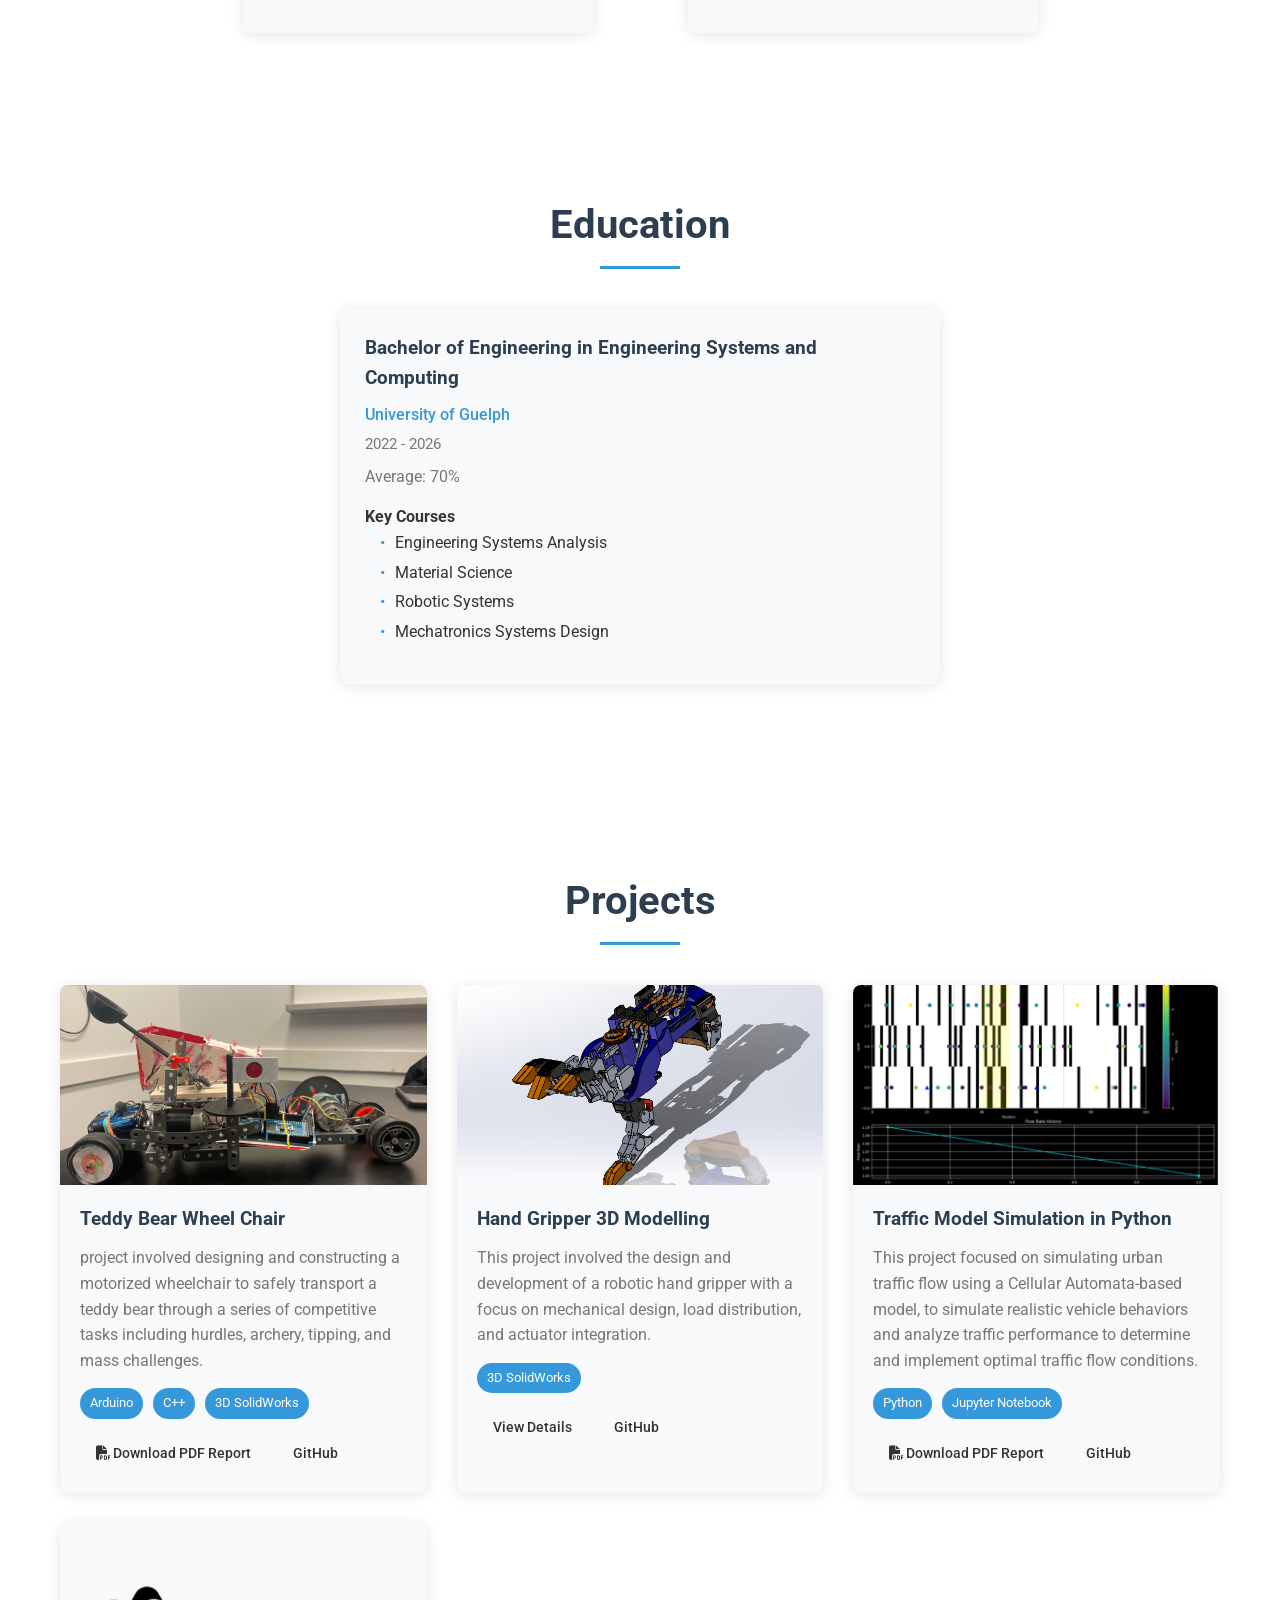
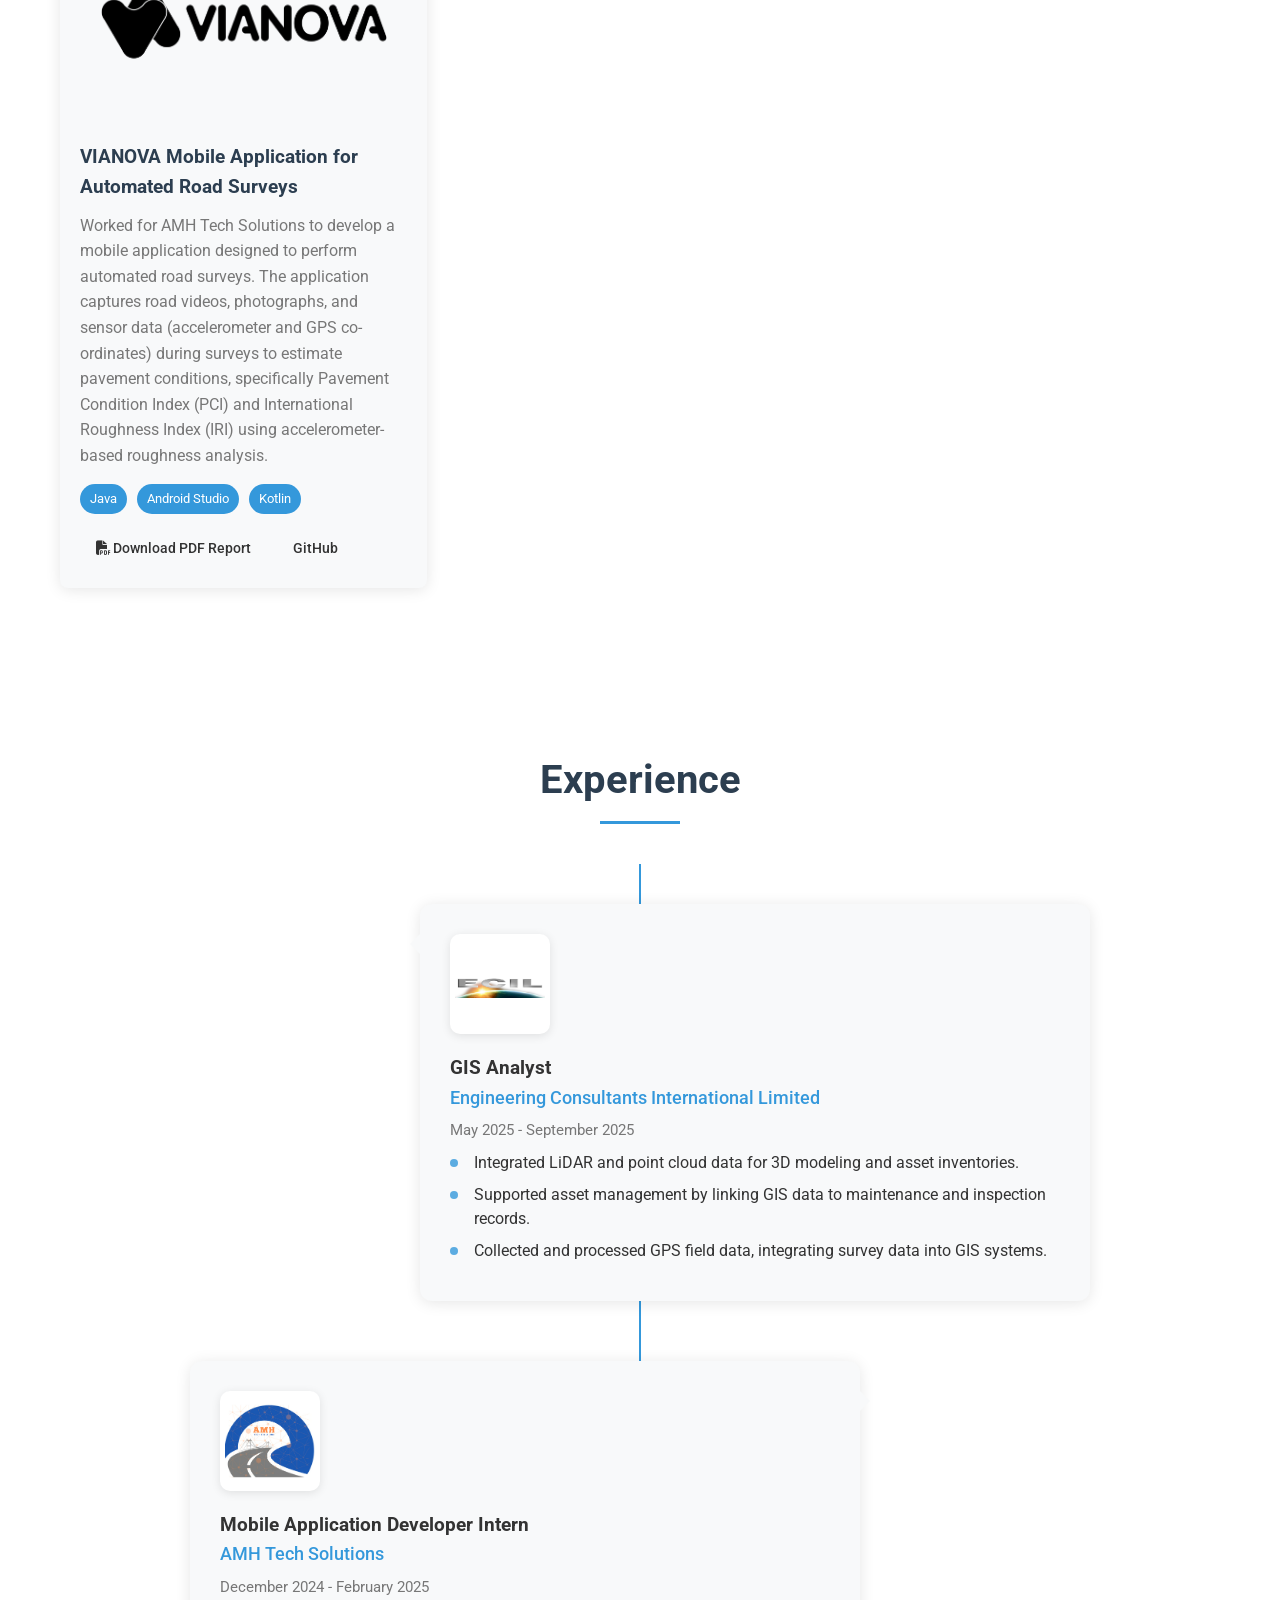
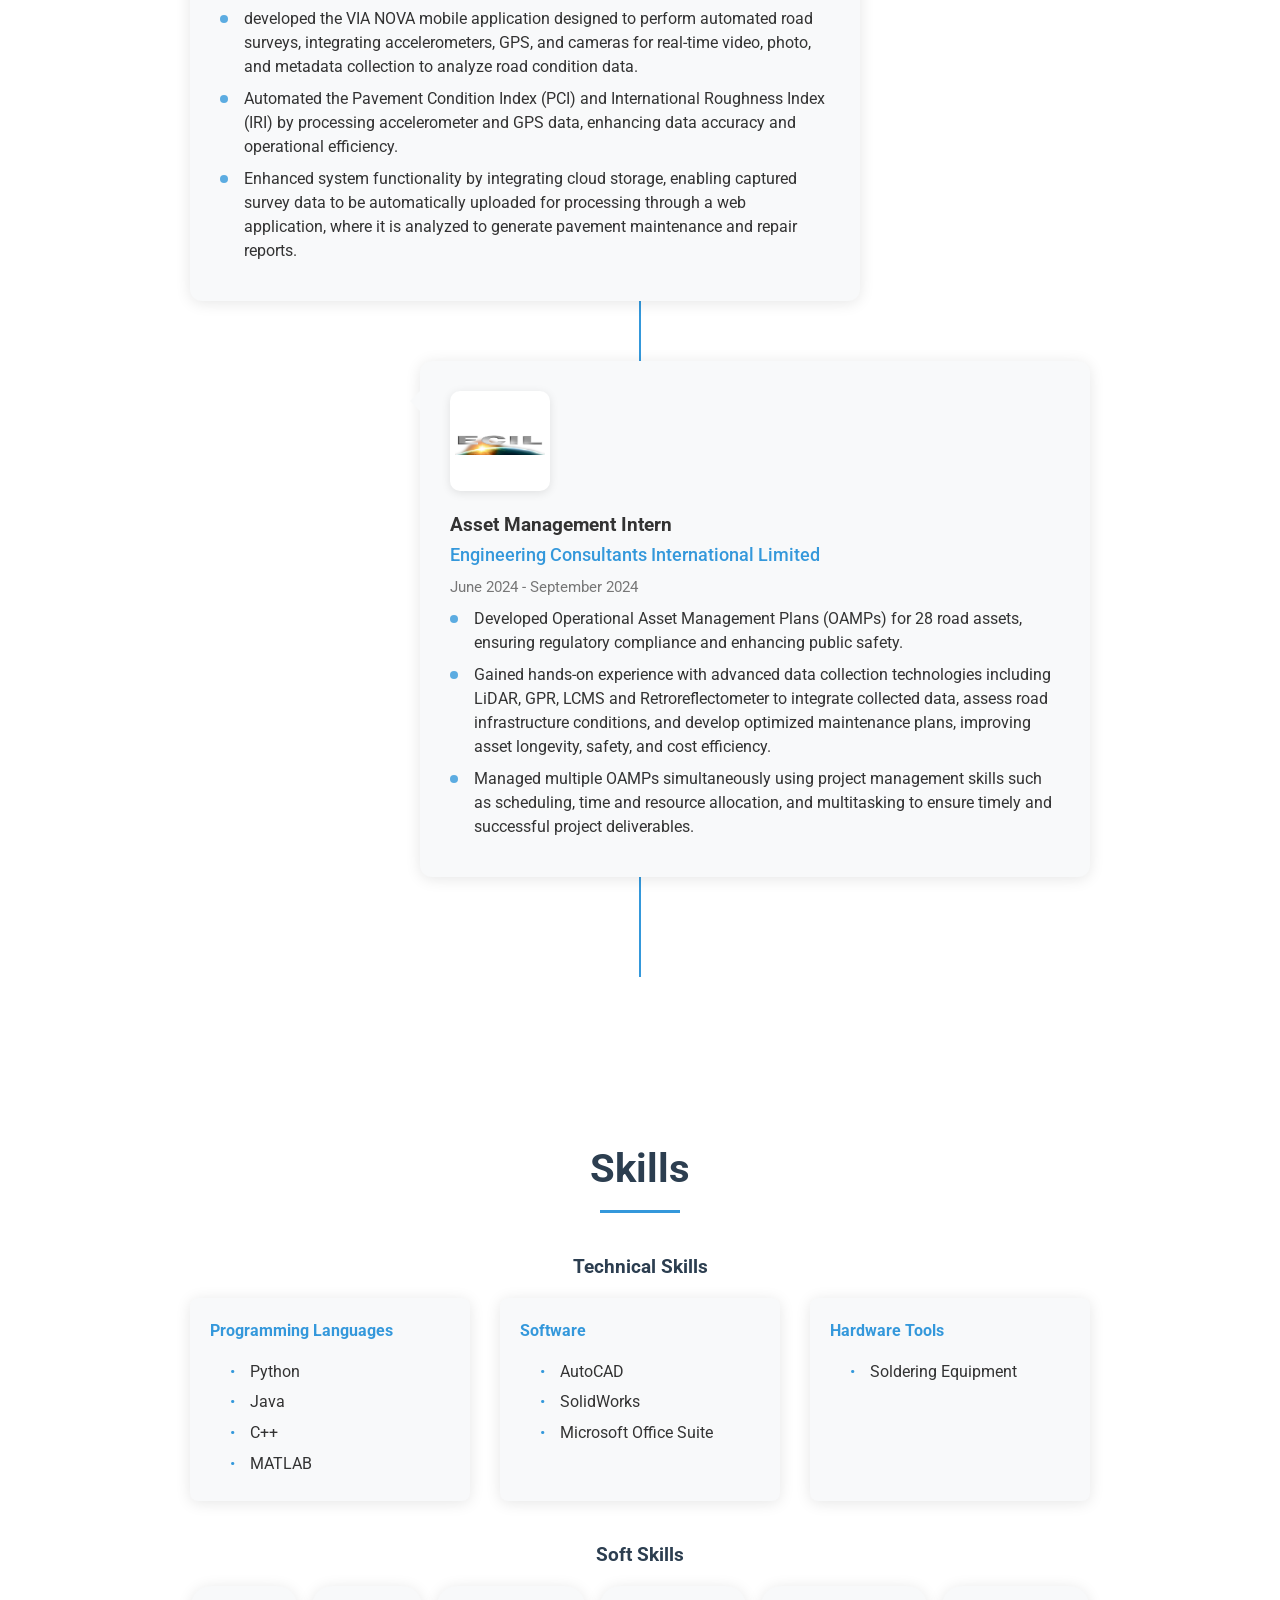
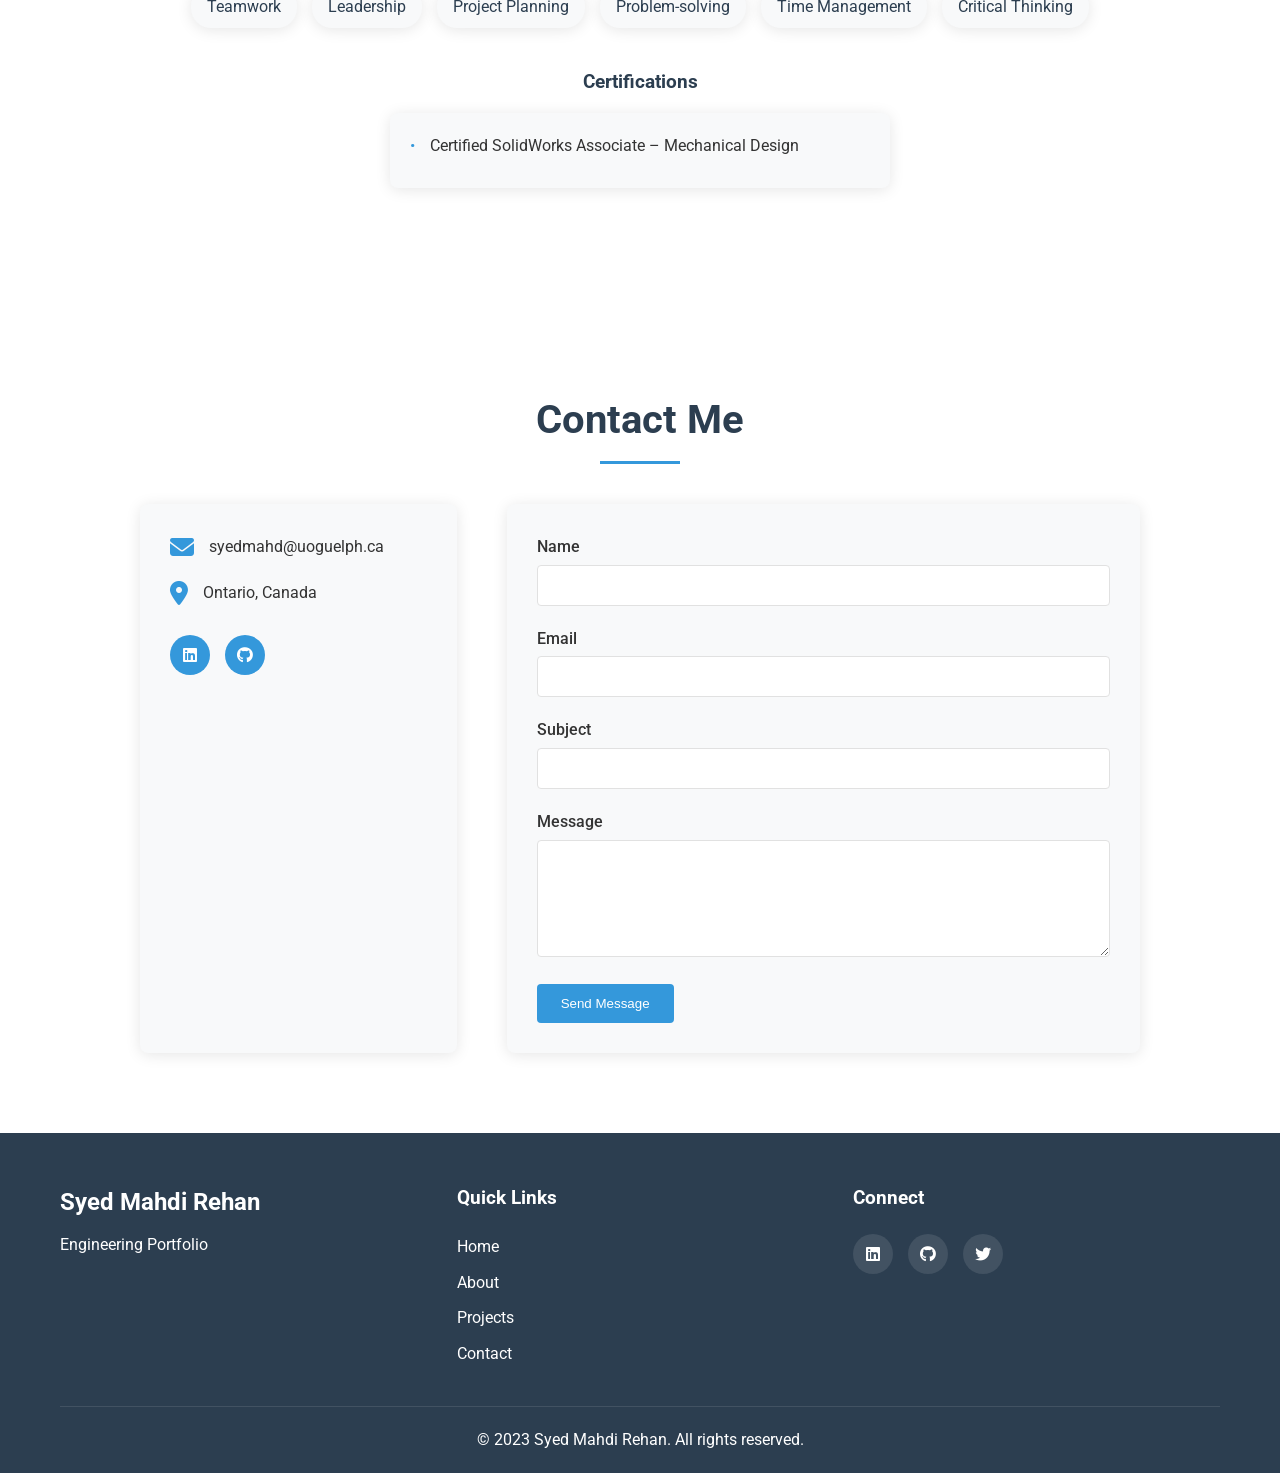
==== commit beca9722: "Update index.html" ====
--- a/index.html
+++ b/index.html
@@ -439,16 +439,15 @@
                 <div class="contact-info">
                     <div class="contact-item">
                         <i class="fas fa-envelope"></i>
-                        <p>email@example.com</p>
+                        <p>syedmahd@uoguelph.ca</p>
                     </div>
                     <div class="contact-item">
                         <i class="fas fa-map-marker-alt"></i>
-                        <p>City, Country</p>
+                        <p>Ontario, Canada</p>
                     </div>
                     <div class="social-links">
                         <a href="#" target="_blank"><i class="fab fa-linkedin"></i></a>
                         <a href="#" target="_blank"><i class="fab fa-github"></i></a>
-                        <a href="#" target="_blank"><i class="fab fa-twitter"></i></a>
                     </div>
                 </div>
                 
--- a/style.css
+++ b/style.css
@@ -1013,7 +1013,7 @@
     }
 }
 
-* Modal Styles */
+/* Modal Styles */
 .modal {
     display: none;
     position: fixed;
@@ -1024,6 +1024,7 @@
     height: 100%;
     background-color: rgba(0, 0, 0, 0.7);
     overflow-y: auto;
+    padding: 20px;
 }
 
 .modal-content {
@@ -1032,10 +1033,12 @@
     padding: 30px;
     border-radius: 8px;
     box-shadow: var(--box-shadow);
-    width: 80%;
+    width: 90%;
     max-width: 800px;
     position: relative;
     animation: modalFadeIn 0.3s ease;
+    max-height: 80vh;
+    overflow-y: auto;
 }
 
 @keyframes modalFadeIn {
@@ -1065,7 +1068,26 @@
 }
 
 .project-details {
-    margin-top: 20px;
+    padding-right: 10px;
+}
+
+/* Custom scrollbar for the modal content */
+.modal-content::-webkit-scrollbar {
+    width: 8px;
+}
+
+.modal-content::-webkit-scrollbar-track {
+    background: var(--light-bg);
+    border-radius: 4px;
+}
+
+.modal-content::-webkit-scrollbar-thumb {
+    background: var(--secondary-color);
+    border-radius: 4px;
+}
+
+.modal-content::-webkit-scrollbar-thumb:hover {
+    background: var(--primary-color);
 }
 
 .project-details h2 {
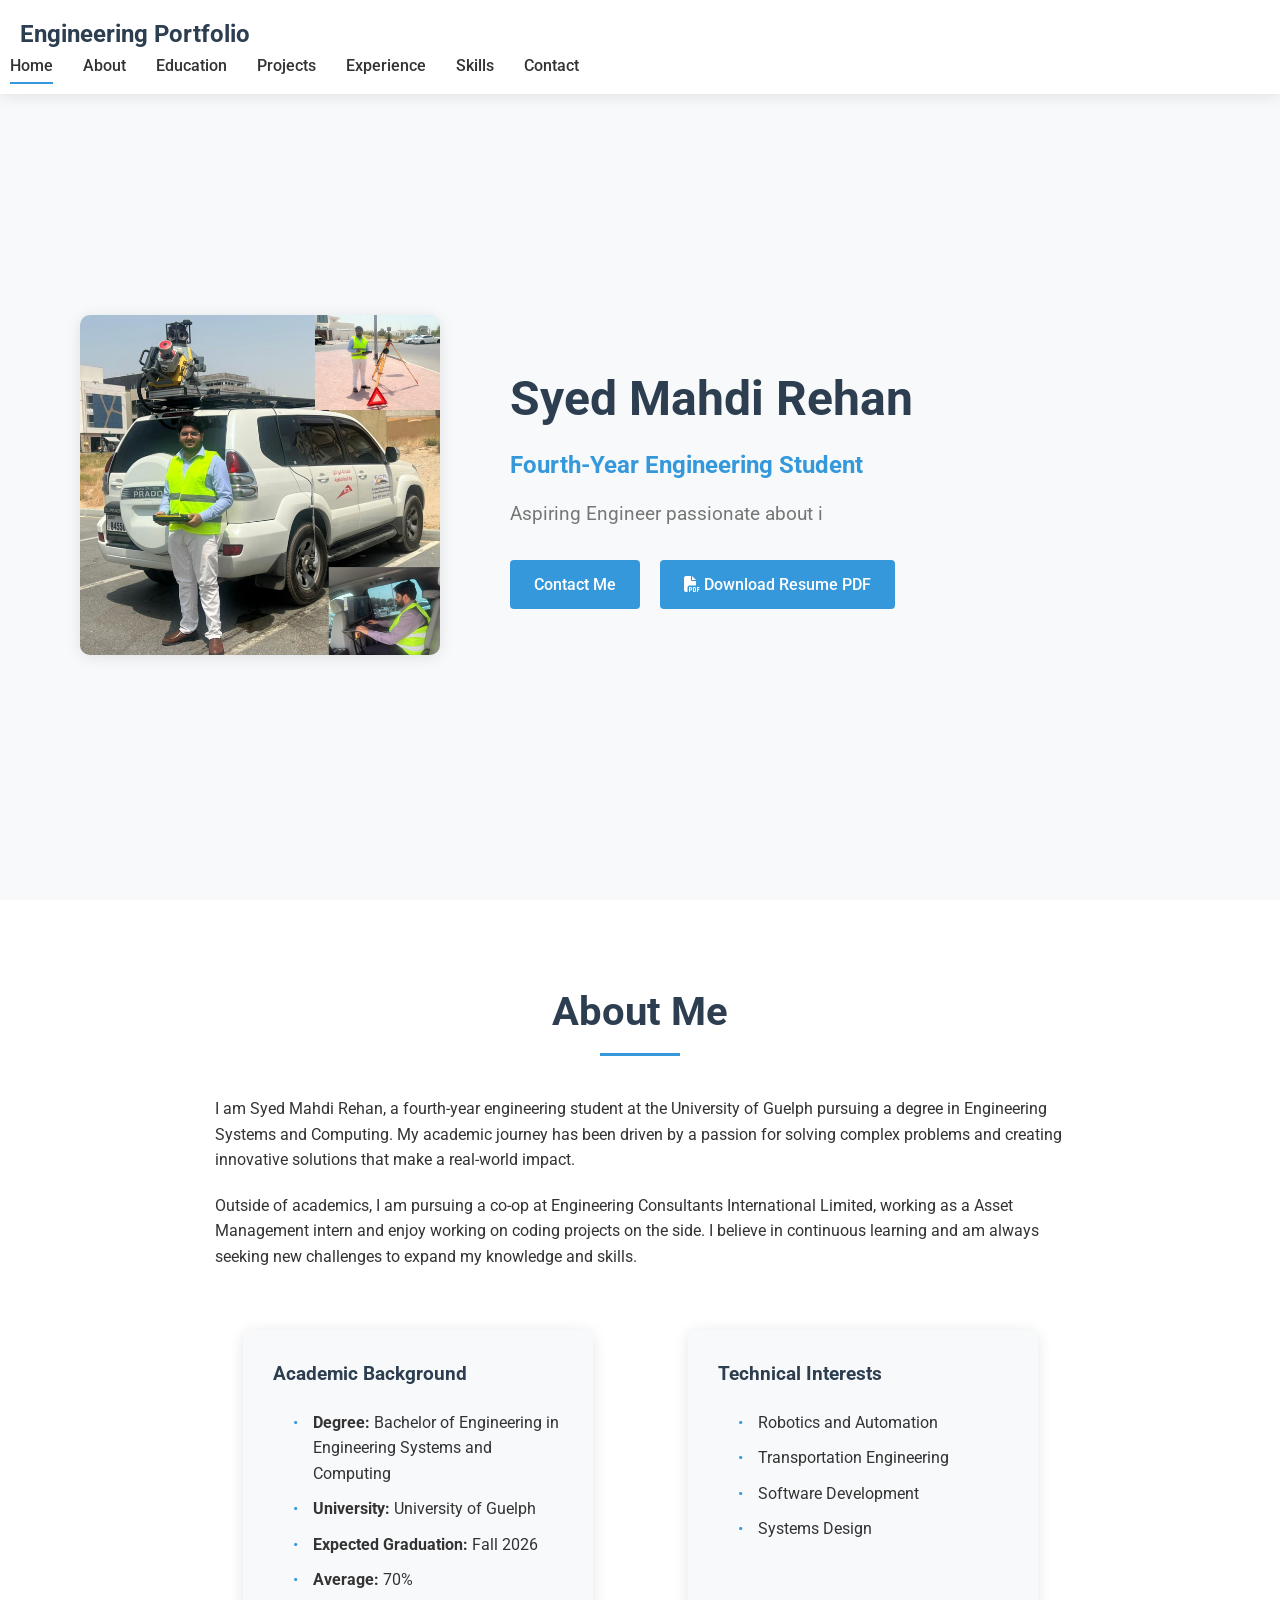
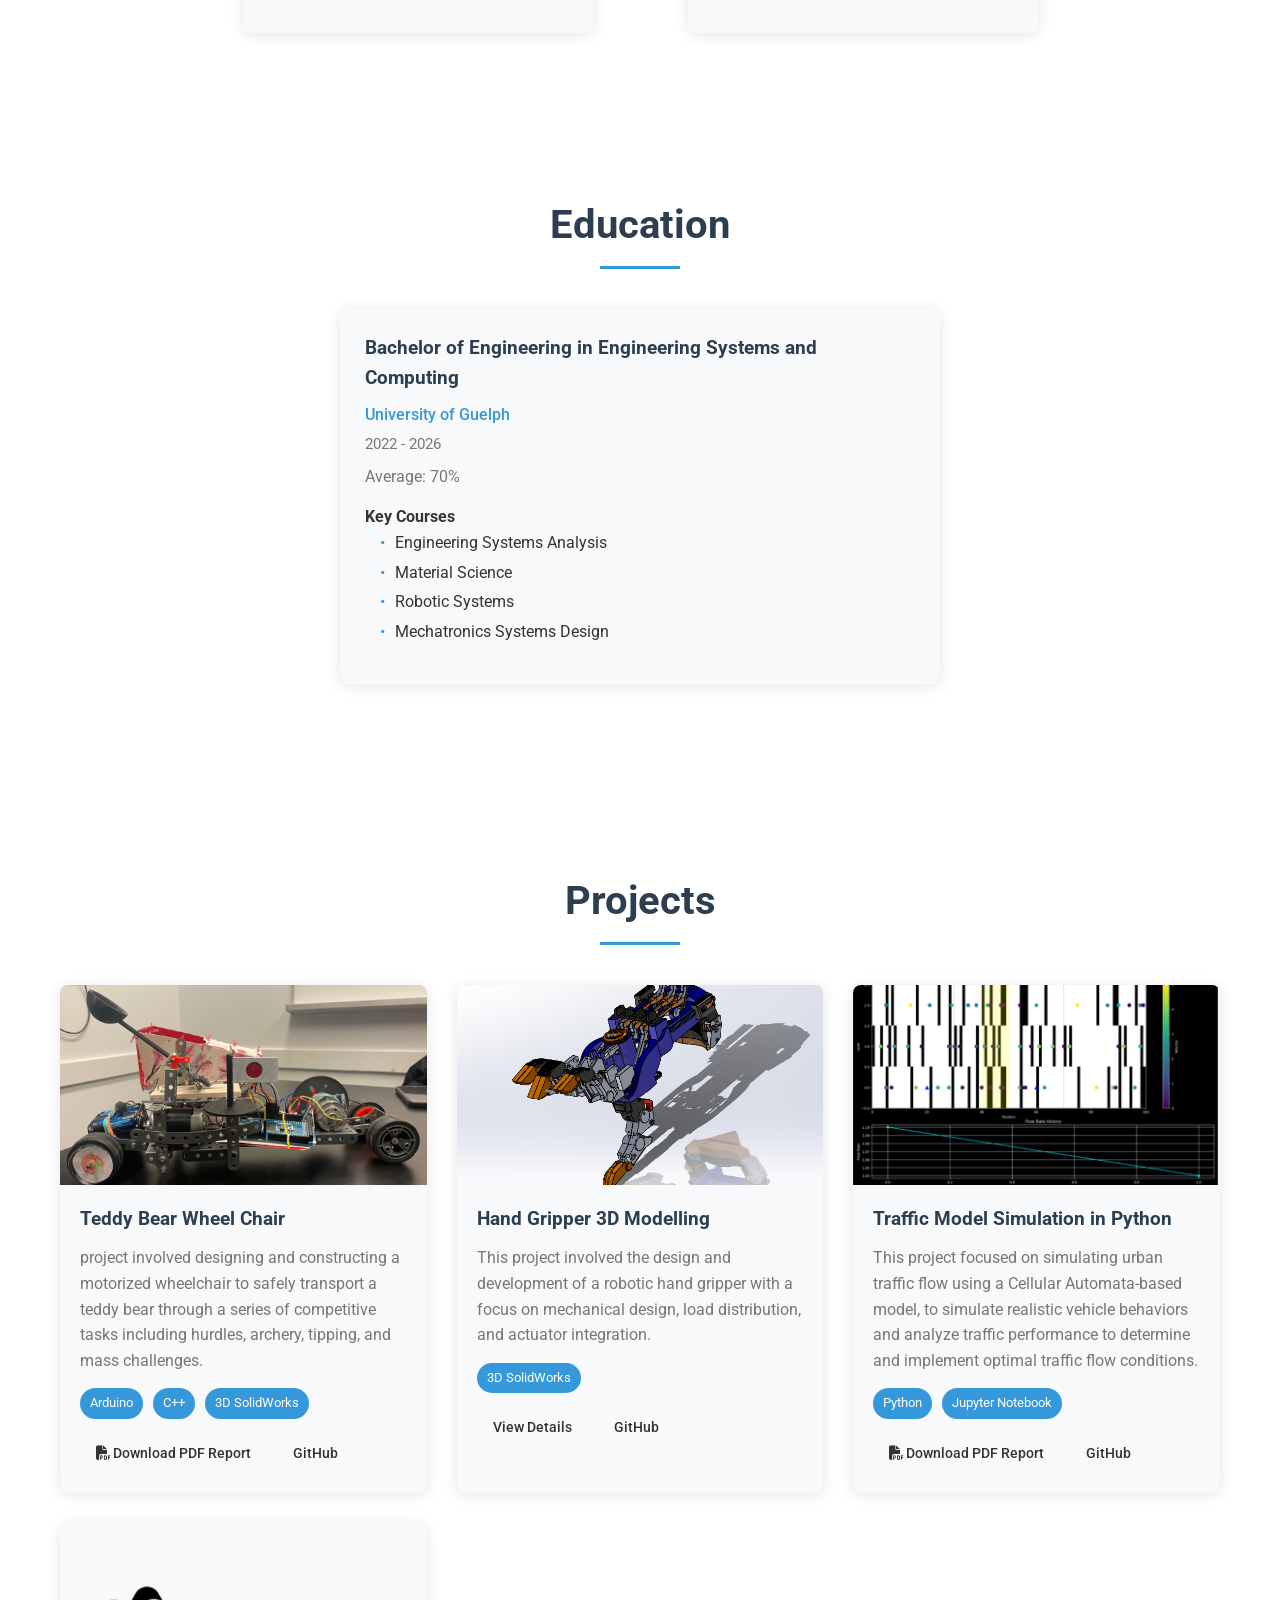
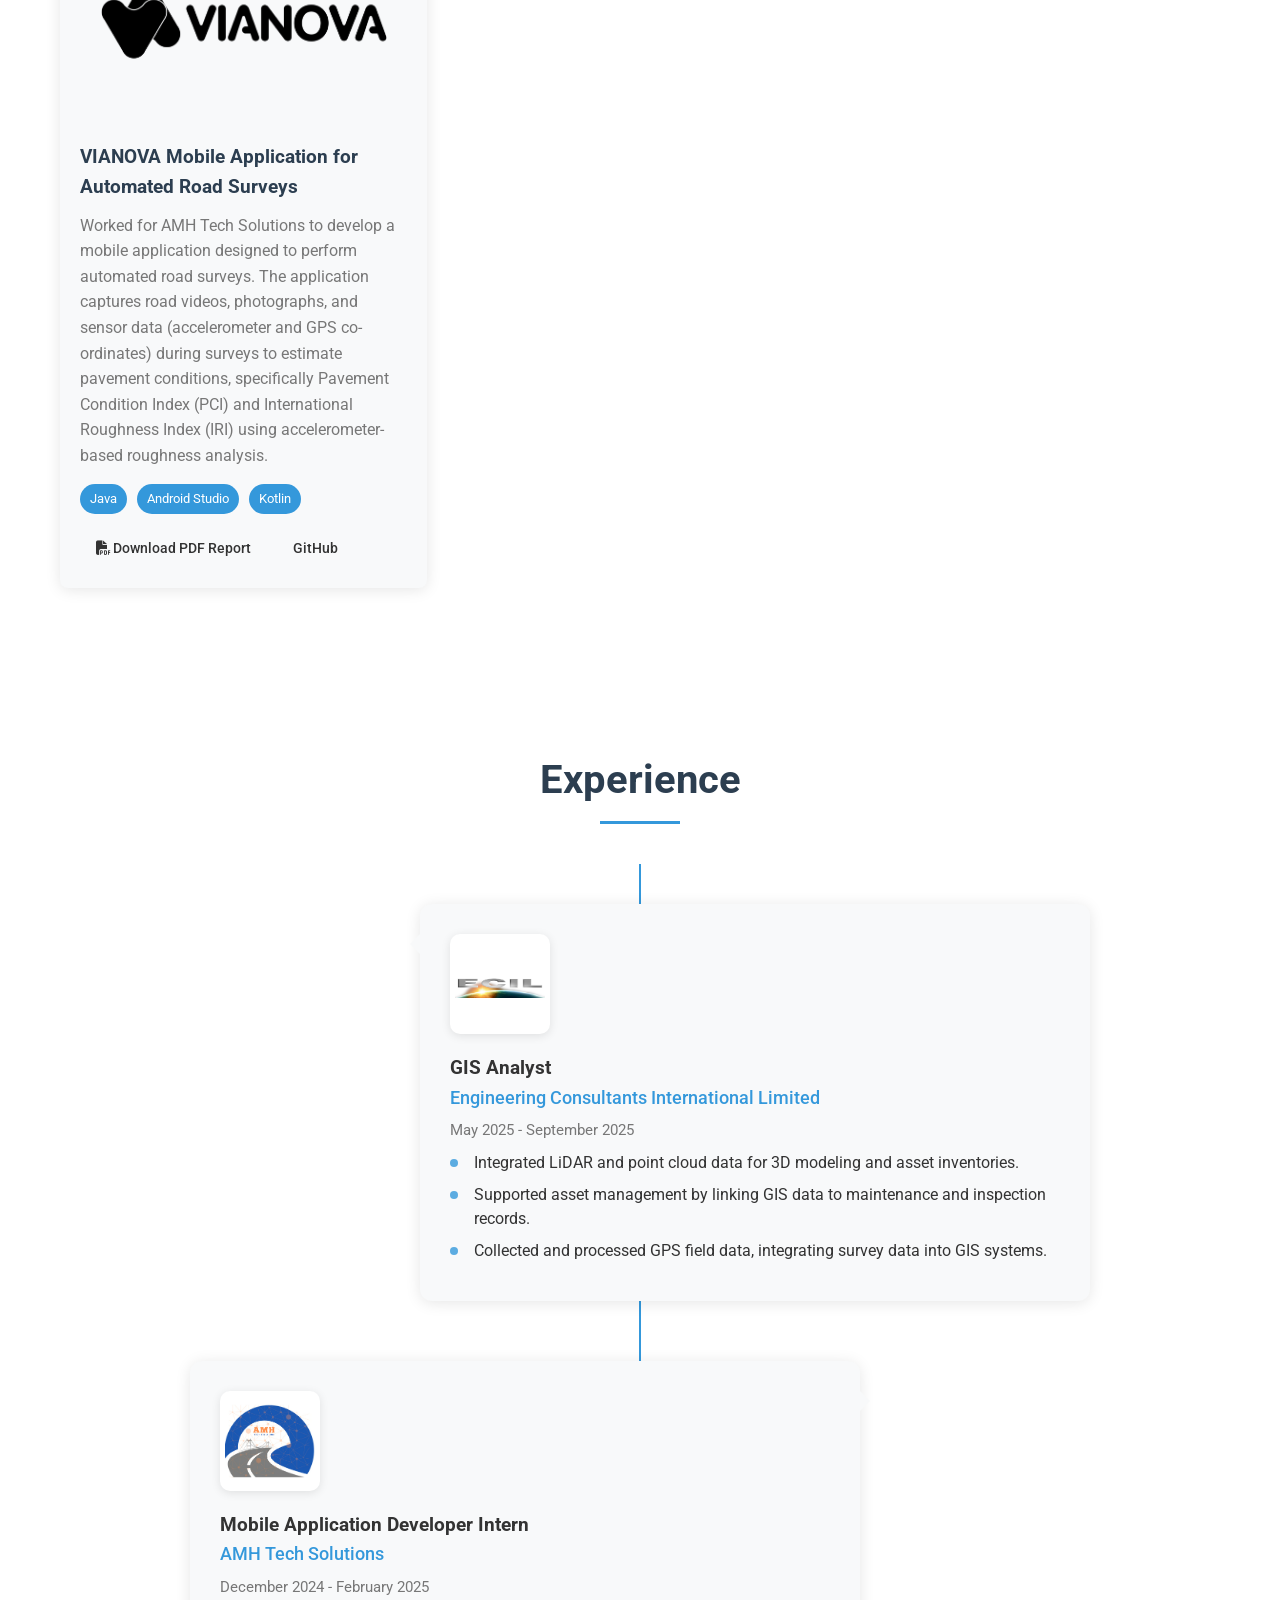
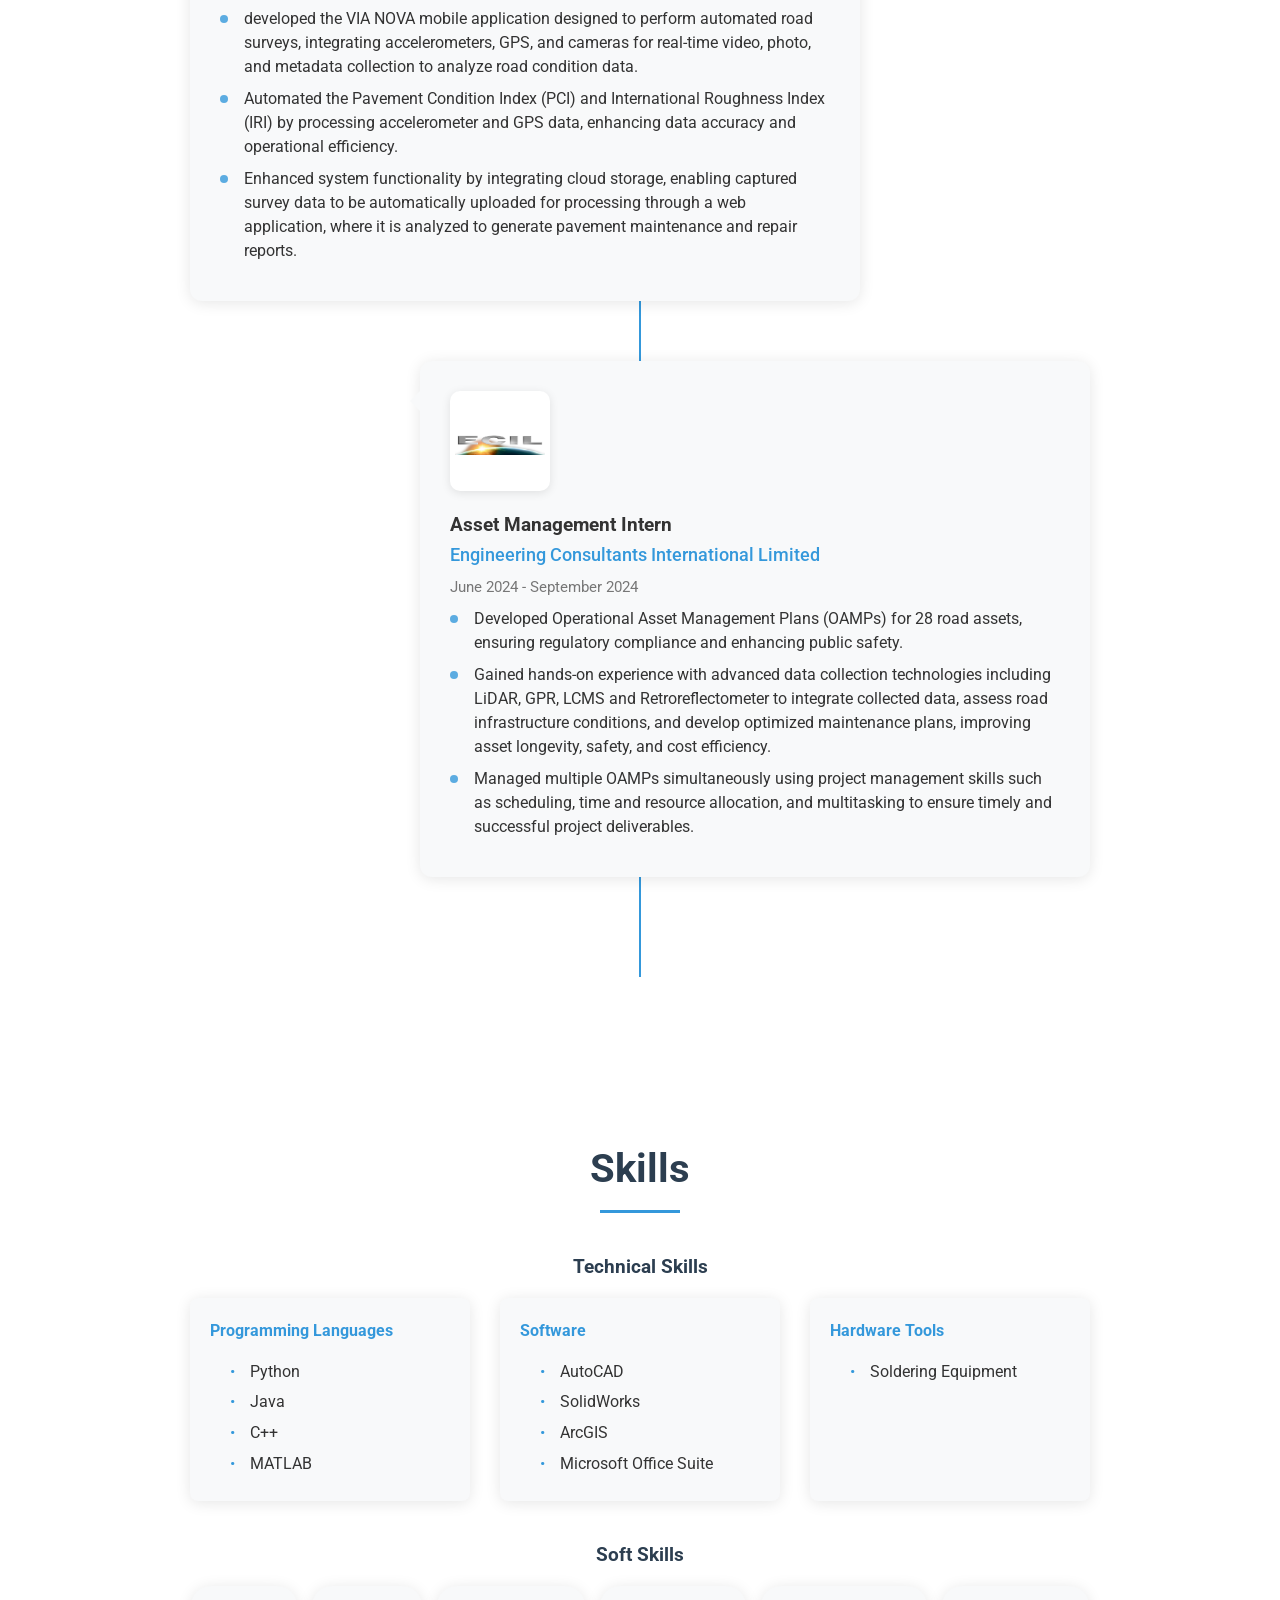
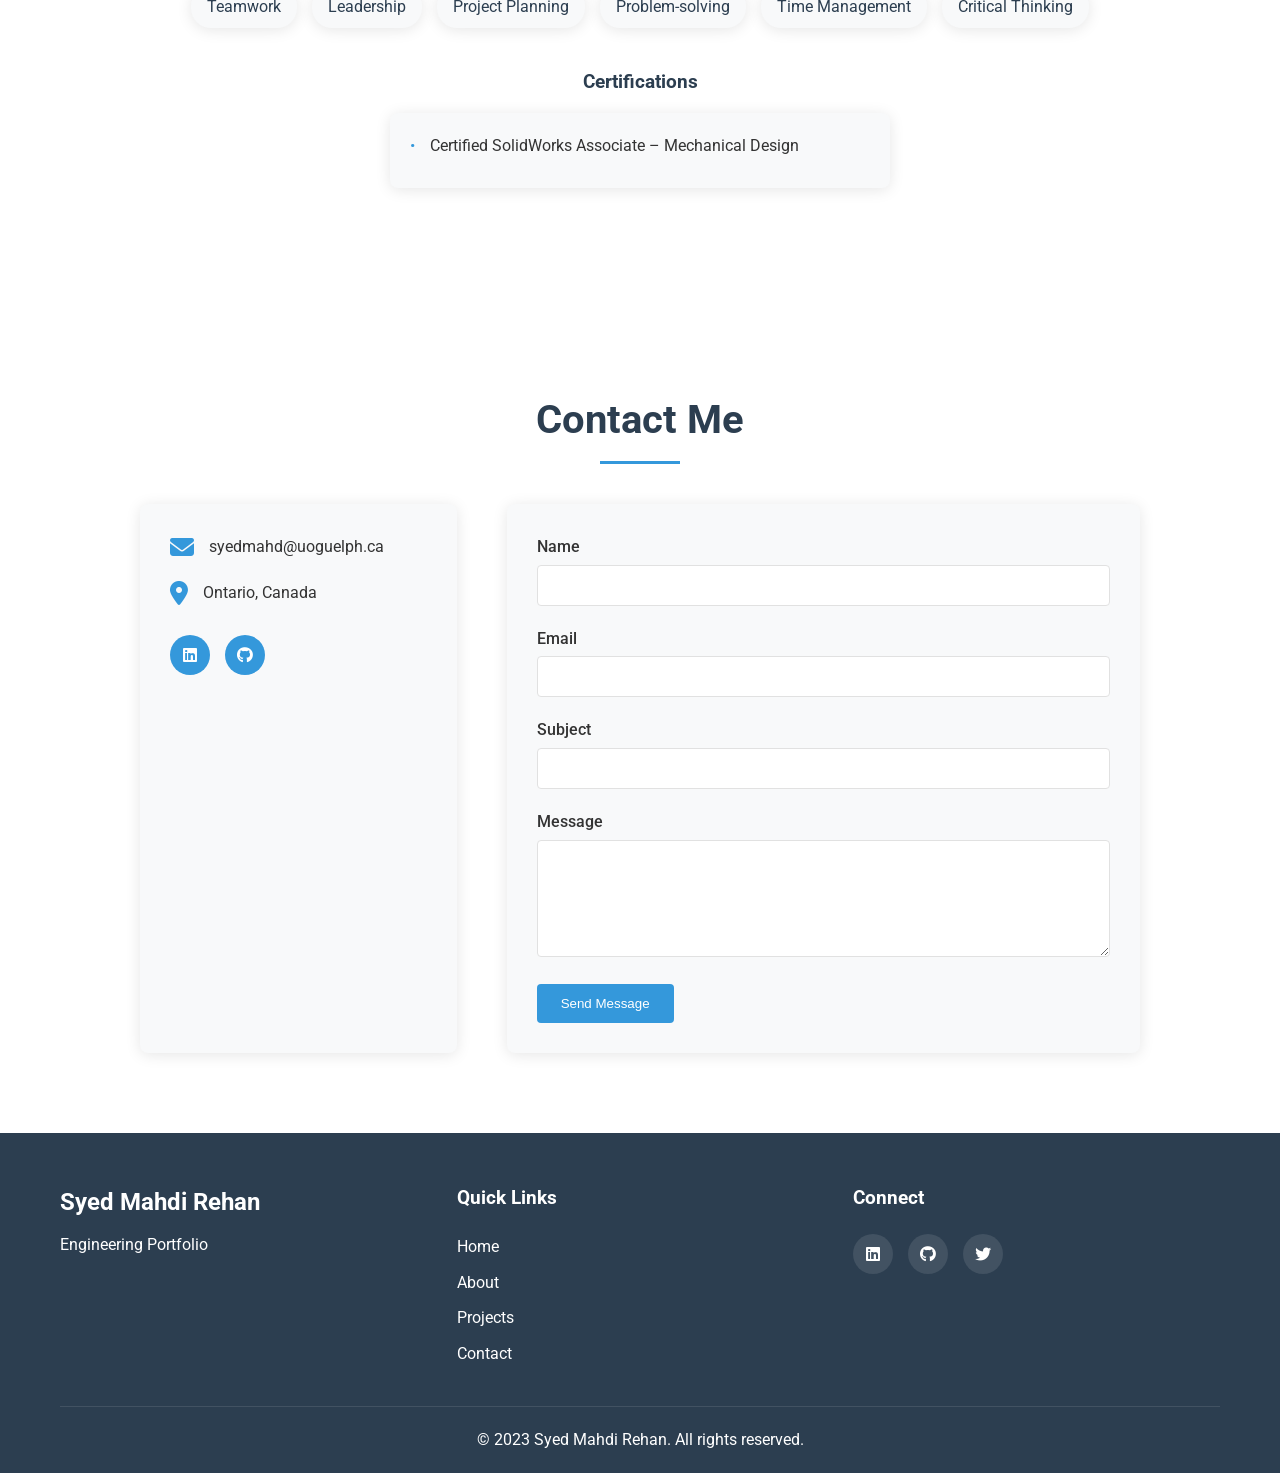
==== commit 66cf49ee: "Update index.html" ====
--- a/index.html
+++ b/index.html
@@ -318,6 +318,7 @@
                             <ul>
                                 <li>AutoCAD</li>
                                 <li>SolidWorks</li>
+                                <li>ArcGIS</li>
                                 <li>Microsoft Office Suite</li>
                             </ul>
                         </div>
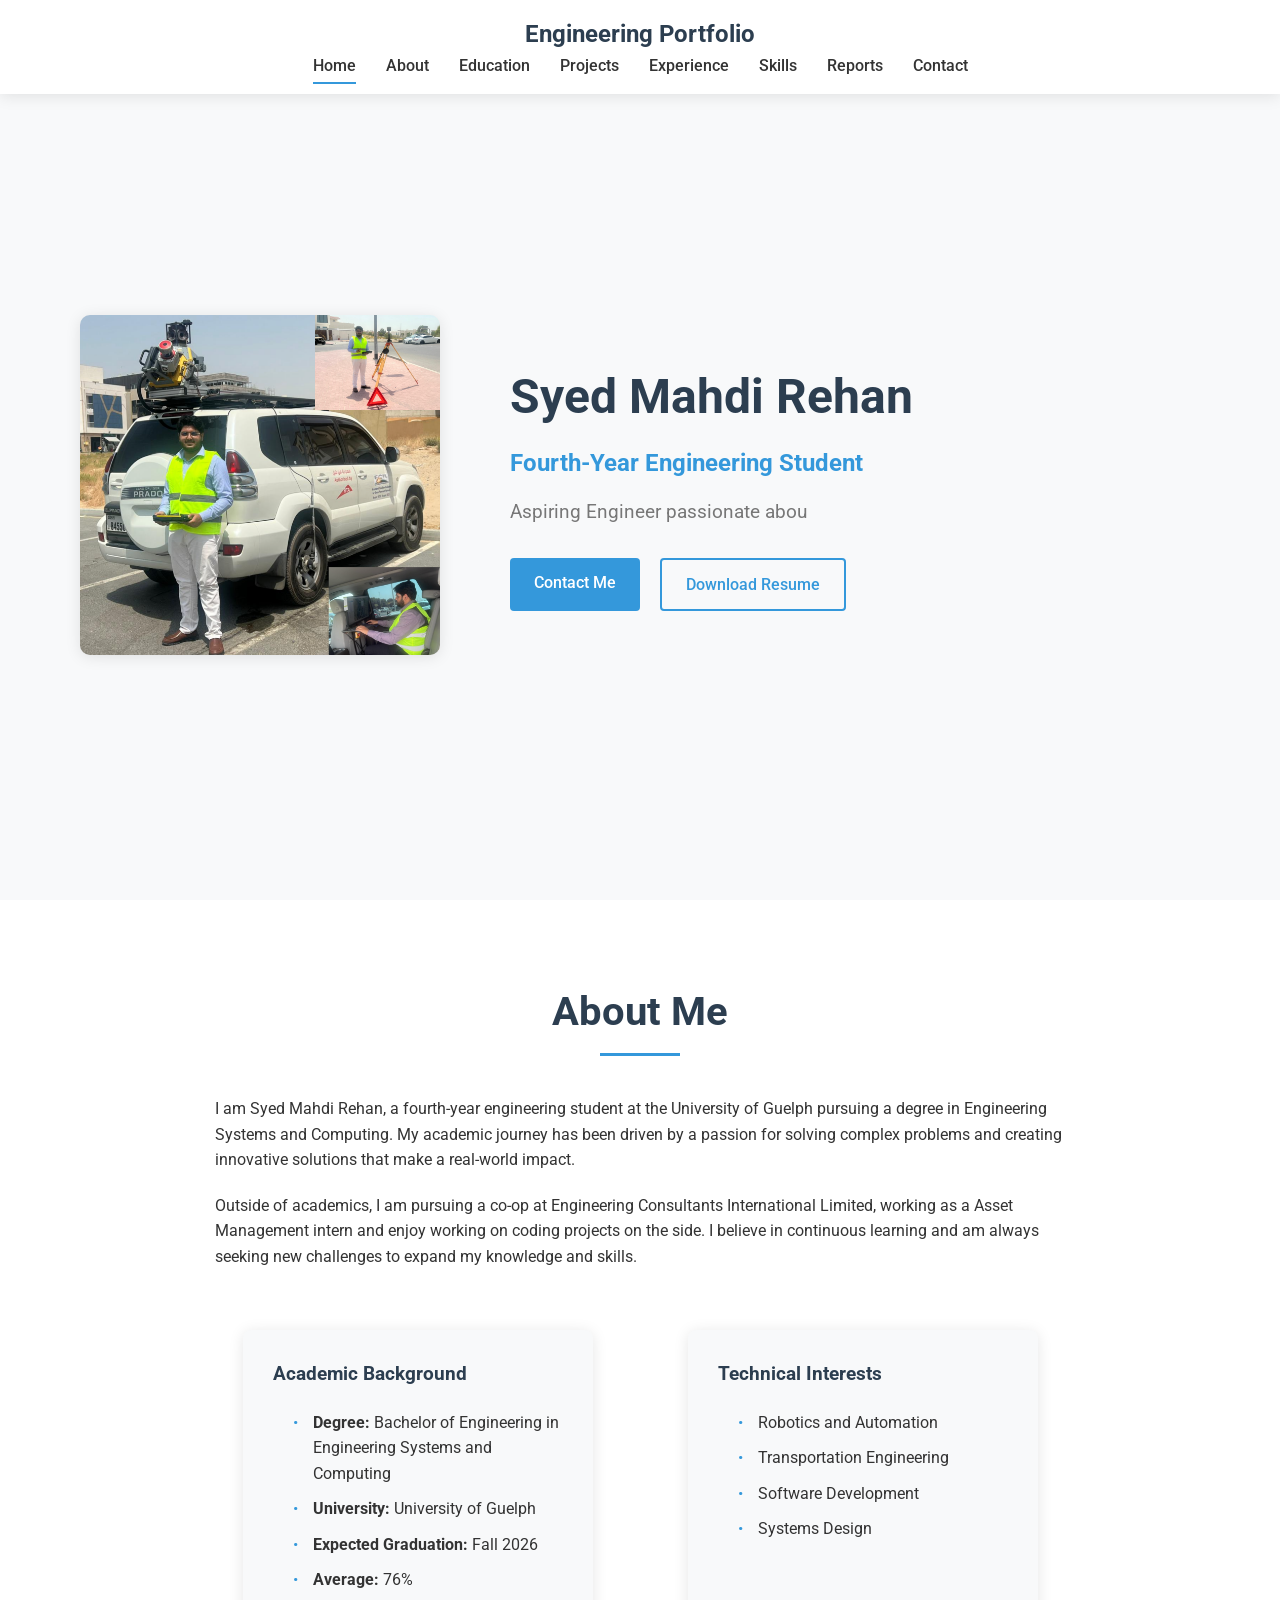
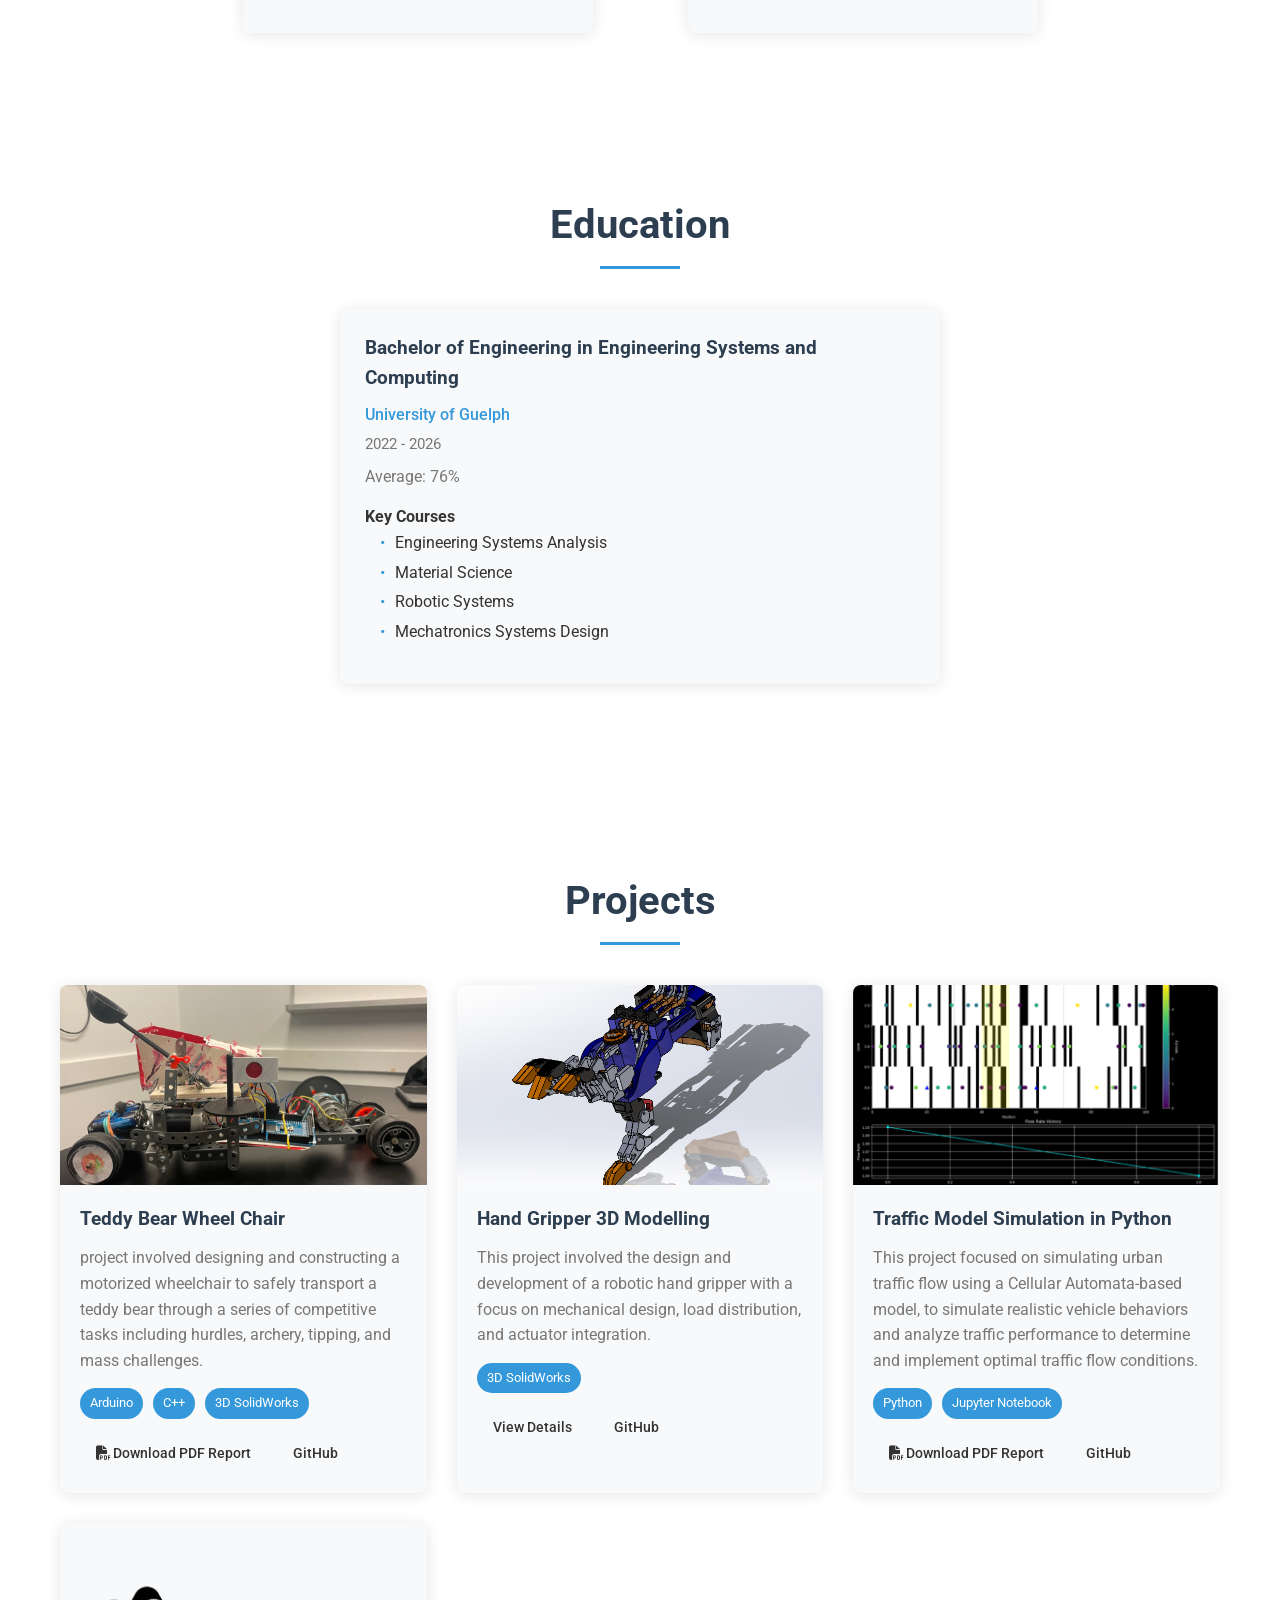
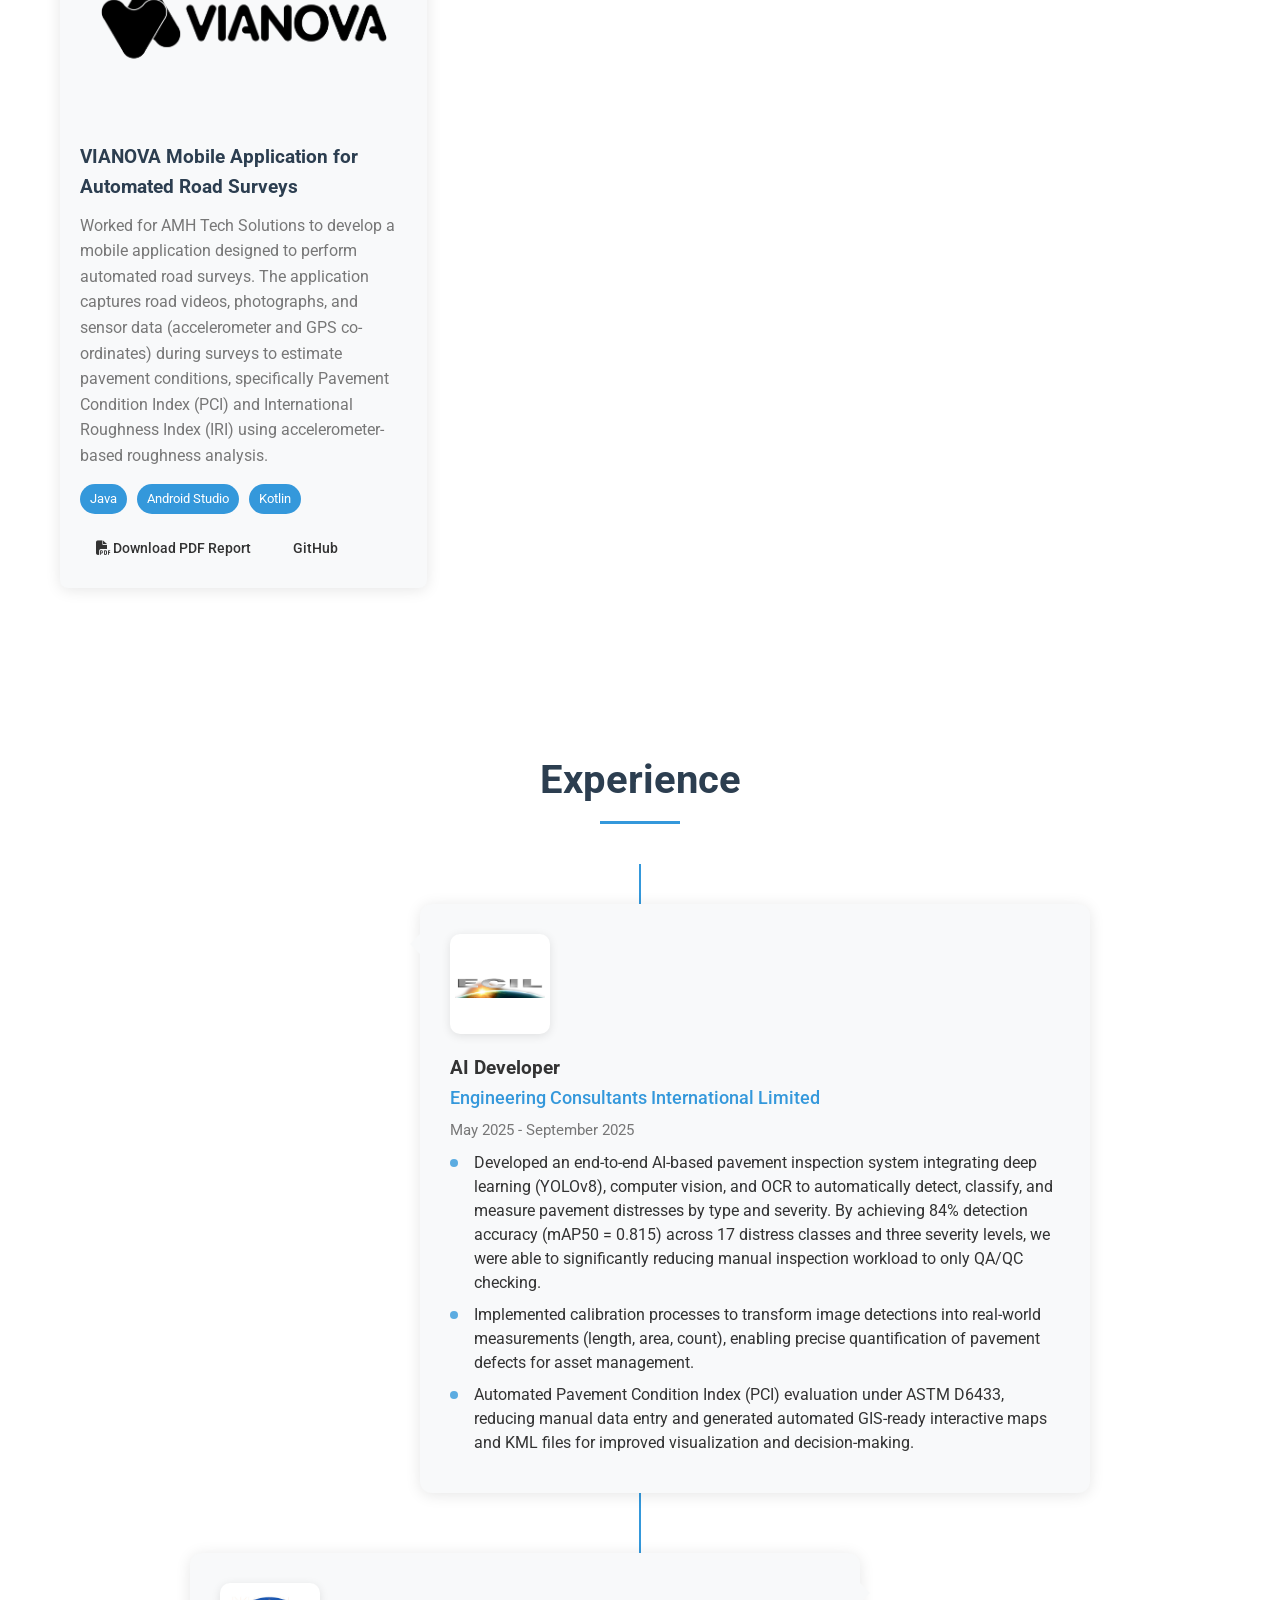
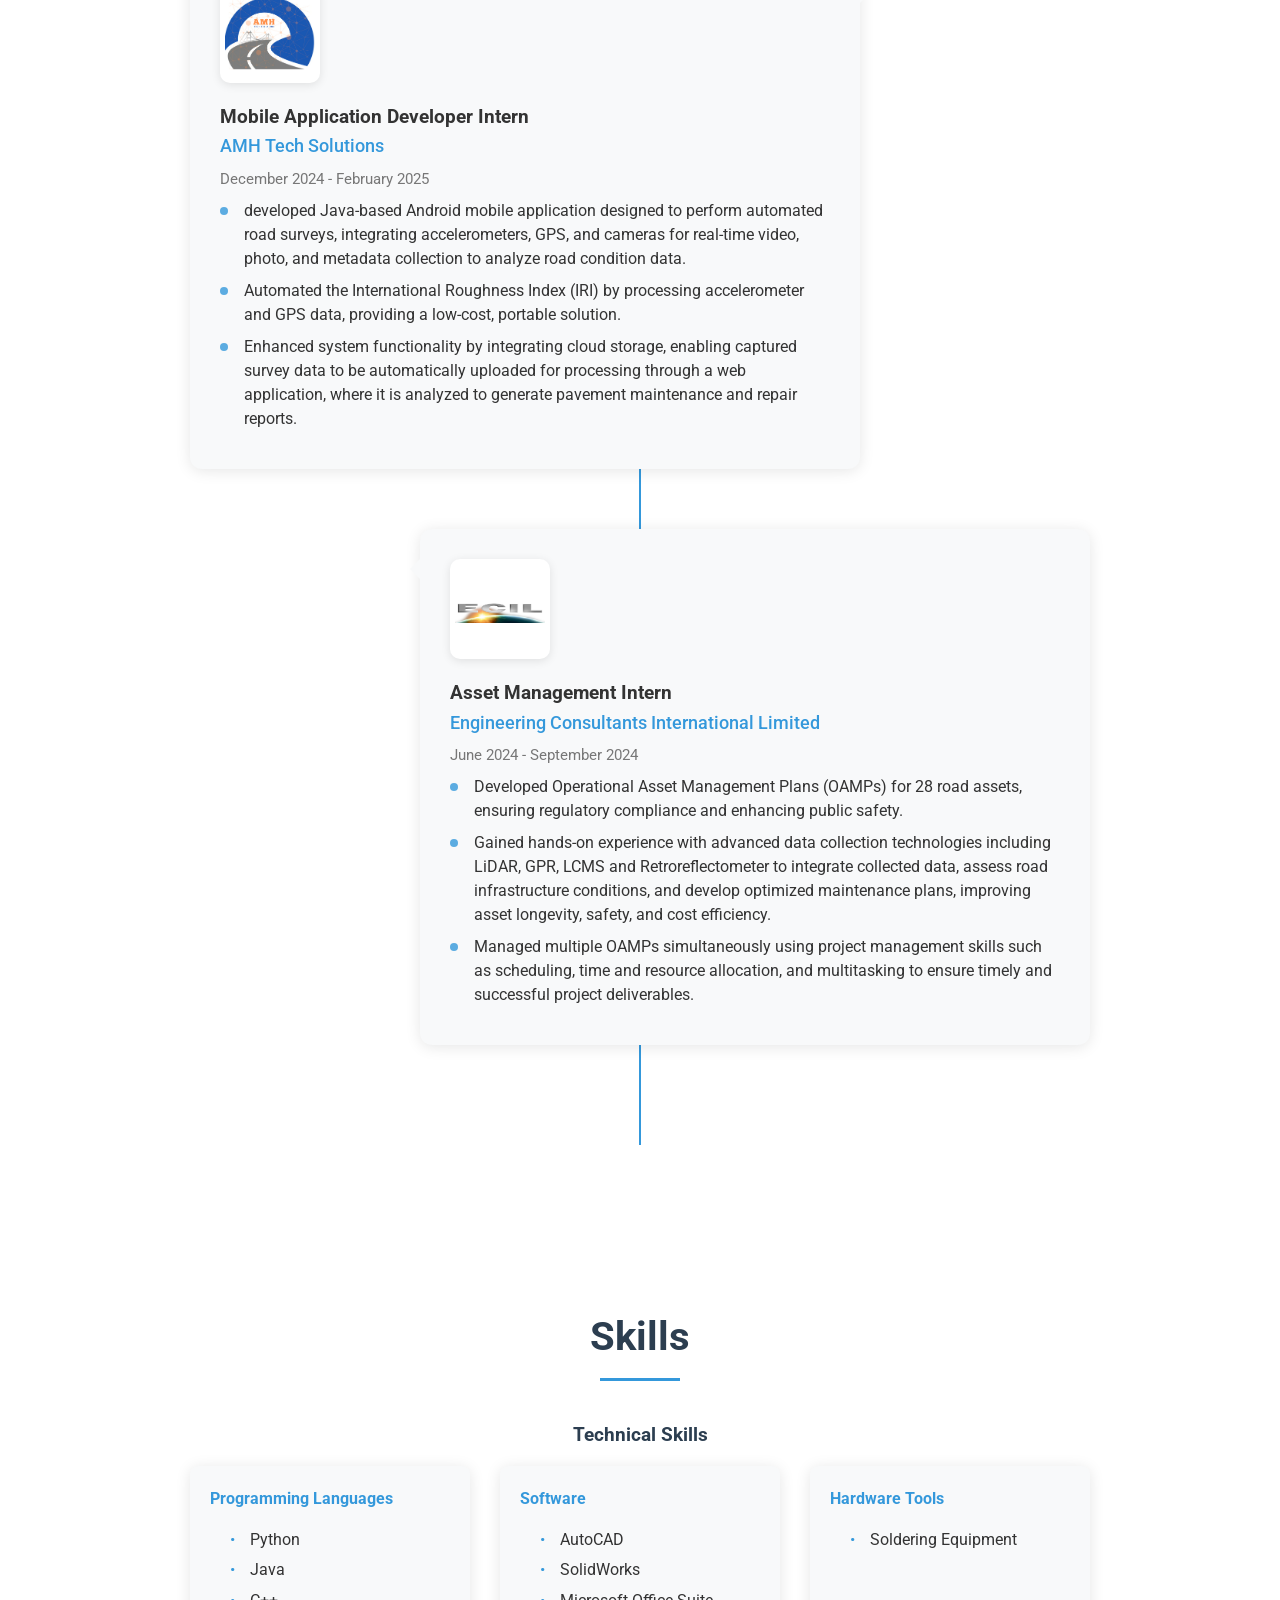
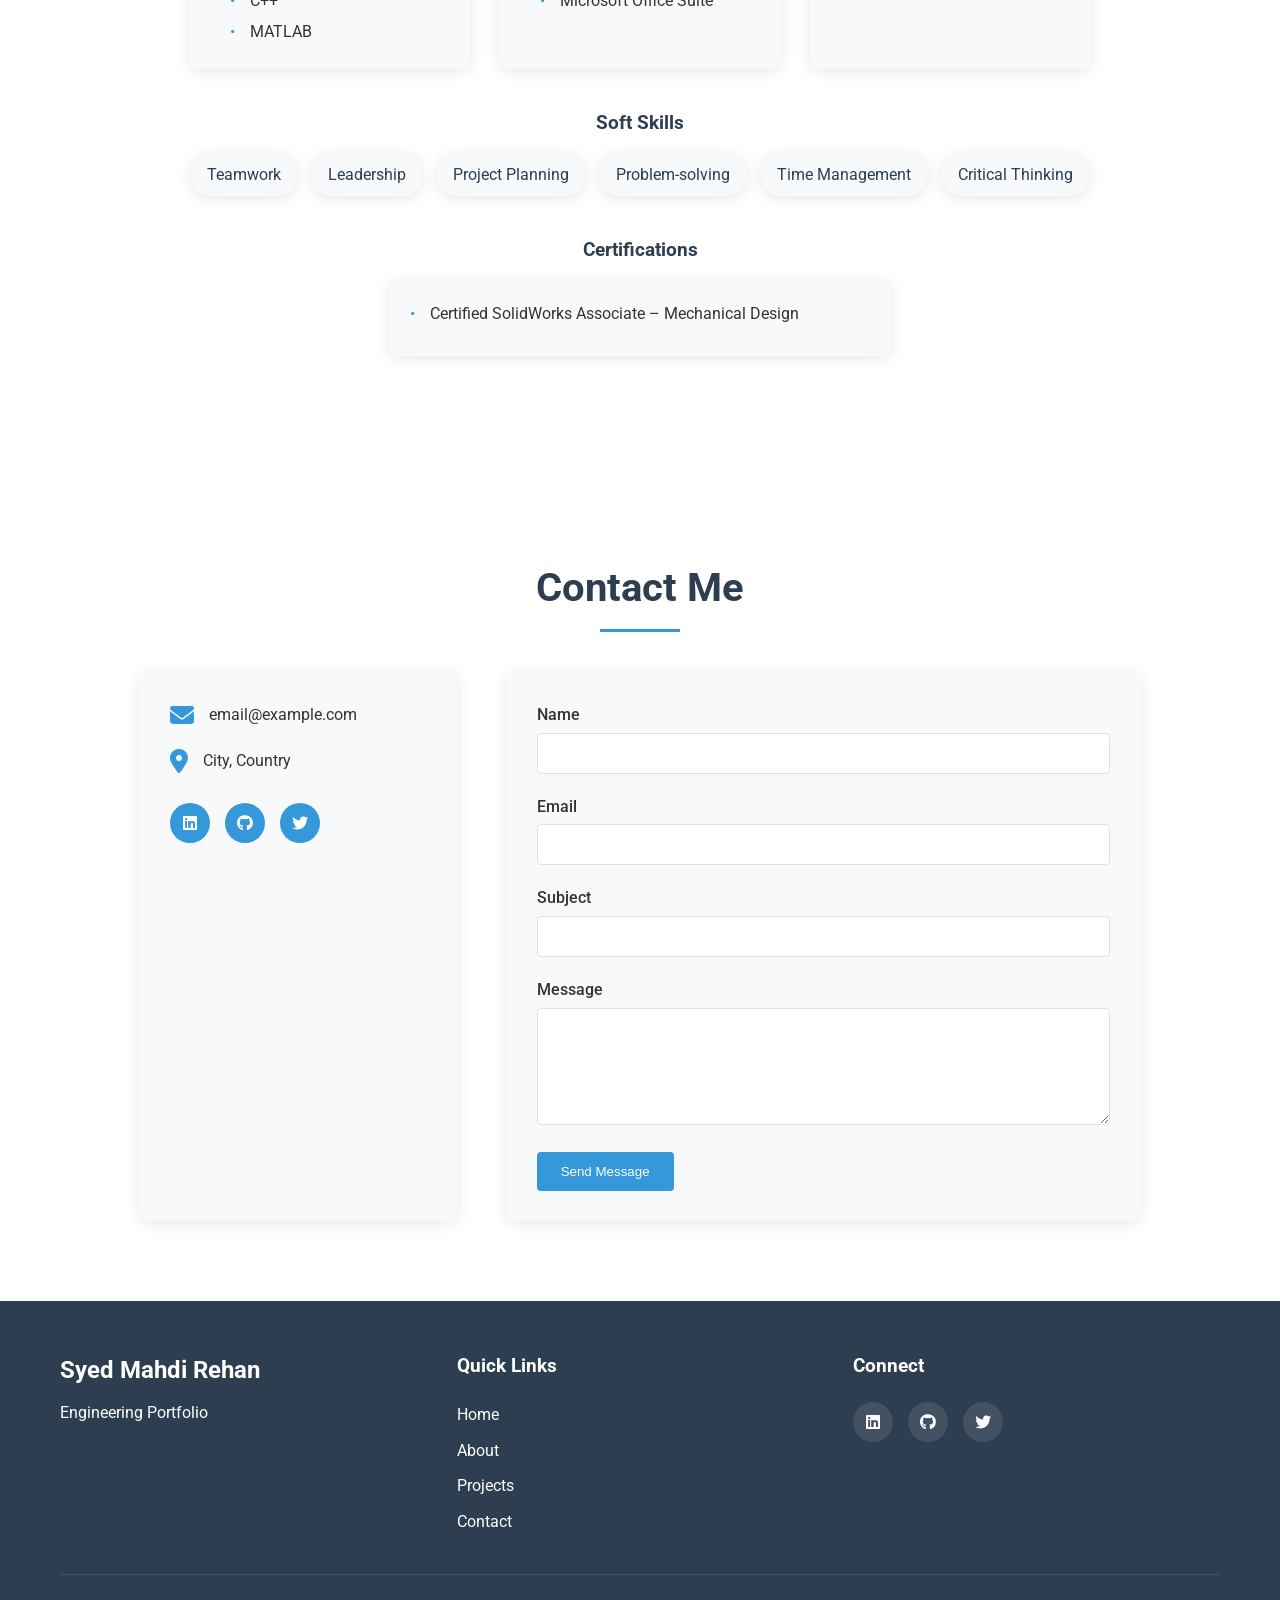
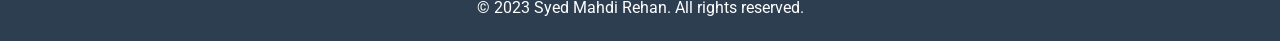
==== commit d542688e: "Revise contact info, resume link, and project details Updated contact information, resume link, and " ====
--- a/index.html
+++ b/index.html
@@ -21,7 +21,7 @@
             <a href="#projects">Projects</a>
             <a href="#experience">Experience</a>
             <a href="#skills">Skills</a>
-            <!-- <a href="#publications">Reports</a> -->
+            <a href="#publications">Reports</a>
             <a href="#contact">Contact</a>
         </div>
         <div class="hamburger">
@@ -44,12 +44,7 @@
                     <p class="tagline">Aspiring Engineer passionate about innovation and problem-solving</p>
                     <div class="cta-buttons">
                         <a href="#contact" class="btn primary-btn">Contact Me</a>
-                        <a href="documents/Resume.pdf" 
-                           class="btn primary-btn" 
-                           download="Resume.pdf"
-                           target="_blank">
-                            <i class="fas fa-file-pdf"></i> Download Resume PDF
-                        </a>
+                        <a href="resume.pdf" class="btn secondary-btn" download>Download Resume</a>
                     </div>
                 </div>
             </div>
@@ -71,7 +66,7 @@
                         <li><strong>Degree:</strong> Bachelor of Engineering in Engineering Systems and Computing</li>
                         <li><strong>University:</strong> University of Guelph</li>
                         <li><strong>Expected Graduation:</strong> Fall 2026</li>
-                        <li><strong>Average:</strong> 70%</li>
+                        <li><strong>Average:</strong> 76%</li>
                     </ul>
                 </div>
                 <div class="interests">
@@ -96,7 +91,7 @@
                     <h3>Bachelor of Engineering in Engineering Systems and Computing</h3>
                     <p class="institution">University of Guelph</p>
                     <p class="date">2022 - 2026</p>
-                    <p class="gpa">Average: 70%</p>
+                    <p class="gpa">Average: 76%</p>
                     
                     <h4>Key Courses</h4>
                     <ul class="courses">
@@ -152,22 +147,11 @@
                             <span class="tech-tag">3D SolidWorks</span>
                         </div>
                         <div class="project-links">
-                            <!-- <a href="#" class="btn small-btn">View Details</a> -->
                             <a href="#" class="btn small-btn view-details-btn" data-project="hand-gripper">View Details</a>
                             <a href="#" class="btn small-btn">GitHub</a>
                         </div>
                     </div>
                 </div>
-
-                <!-- Project Details Modal -->
-    <div id="project-modal" class="modal">
-        <div class="modal-content">
-            <span class="close-modal">&times;</span>
-            <div id="modal-content-container">
-                <!-- Content will be loaded dynamically -->
-            </div>
-        </div>
-    </div>
 
                   <!-- Project 3 -->
                 <div class="project-card">
@@ -236,15 +220,15 @@
                                 <img src="images/ecil-logo.jpg" alt="Engineering Consultants International Limited Logo">
                             </div>
                             <div class="company-info">
-                                <h3>GIS Analyst</h3>
+                                <h3>AI Developer</h3>
                                 <p class="company">Engineering Consultants International Limited</p>
                                 <p class="date">May 2025 - September 2025</p>
                             </div>
                         </div>
                         <ul class="responsibilities">
-                            <li>Integrated LiDAR and point cloud data for 3D modeling and asset inventories.</li>
-                            <li>Supported asset management by linking GIS data to maintenance and inspection records.</li>
-                            <li>Collected and processed GPS field data, integrating survey data into GIS systems.</li>
+                            <li>Developed an end-to-end AI-based pavement inspection system integrating deep learning (YOLOv8), computer vision, and OCR to automatically detect, classify, and measure pavement distresses by type and severity. By achieving 84% detection accuracy (mAP50 = 0.815) across 17 distress classes and three severity levels, we were able to significantly reducing manual inspection workload to only QA/QC checking.</li>
+                            <li>Implemented calibration processes to transform image detections into real-world measurements (length, area, count), enabling precise quantification of pavement defects for asset management.</li>
+                            <li>Automated Pavement Condition Index (PCI) evaluation under ASTM D6433, reducing manual data entry and generated automated GIS-ready interactive maps and KML files for improved visualization and decision-making.</li>
                         </ul>
                     </div>
                 </div>
@@ -263,8 +247,8 @@
                             </div>
                         </div>
                         <ul class="responsibilities">
-                            <li>developed the VIA NOVA mobile application designed to perform automated road surveys, integrating accelerometers, GPS, and cameras for real-time video, photo, and metadata collection to analyze road condition data.</li>
-                            <li>Automated the Pavement Condition Index (PCI) and International Roughness Index (IRI) by processing accelerometer and GPS data, enhancing data accuracy and operational efficiency.</li>
+                            <li>developed Java-based Android mobile application designed to perform automated road surveys, integrating accelerometers, GPS, and cameras for real-time video, photo, and metadata collection to analyze road condition data.</li>
+                            <li>Automated the International Roughness Index (IRI) by processing accelerometer and GPS data, providing a low-cost, portable solution.</li>
                             <li>Enhanced system functionality by integrating cloud storage, enabling captured survey data to be automatically uploaded for processing through a web application, where it is analyzed to generate pavement maintenance and repair reports.</li>
                         </ul>
                     </div>
@@ -318,7 +302,6 @@
                             <ul>
                                 <li>AutoCAD</li>
                                 <li>SolidWorks</li>
-                                <li>ArcGIS</li>
                                 <li>Microsoft Office Suite</li>
                             </ul>
                         </div>
@@ -440,15 +423,16 @@
                 <div class="contact-info">
                     <div class="contact-item">
                         <i class="fas fa-envelope"></i>
-                        <p>syedmahd@uoguelph.ca</p>
+                        <p>email@example.com</p>
                     </div>
                     <div class="contact-item">
                         <i class="fas fa-map-marker-alt"></i>
-                        <p>Ontario, Canada</p>
+                        <p>City, Country</p>
                     </div>
                     <div class="social-links">
                         <a href="#" target="_blank"><i class="fab fa-linkedin"></i></a>
                         <a href="#" target="_blank"><i class="fab fa-github"></i></a>
+                        <a href="#" target="_blank"><i class="fab fa-twitter"></i></a>
                     </div>
                 </div>
                 
@@ -507,6 +491,16 @@
         </div>
     </footer>
 
+    <!-- Project Details Modal -->
+    <div id="project-modal" class="modal">
+        <div class="modal-content">
+            <span class="close-modal">&times;</span>
+            <div id="modal-content-container">
+                <!-- Content will be loaded dynamically -->
+            </div>
+        </div>
+    </div>
+
     <script src="script.js"></script>
 </body>
 </html>
--- a/style.css
+++ b/style.css
@@ -129,26 +129,26 @@
 }
 
 .navbar .container {
-    display: flex;
-    justify-content: space-between;
-    align-items: center;
-    padding: 0 40px;
-}
+        justify-content: space-between;
+        padding: 0 20px;
+    }
 
 .logo {
     font-size: 1.5rem;
     font-weight: 700;
     color: var(--primary-color);
-    margin-left: 20px;
+    text-align: center;
+    margin-left: 0;
 }
 
 .nav-links {
     display: flex;
     gap: 30px;
+    justify-content: center;
 }
 
 .nav-links a:first-child {
-    margin-left: 10px;
+    margin-left: 0px;
 }
 
 .nav-links a {
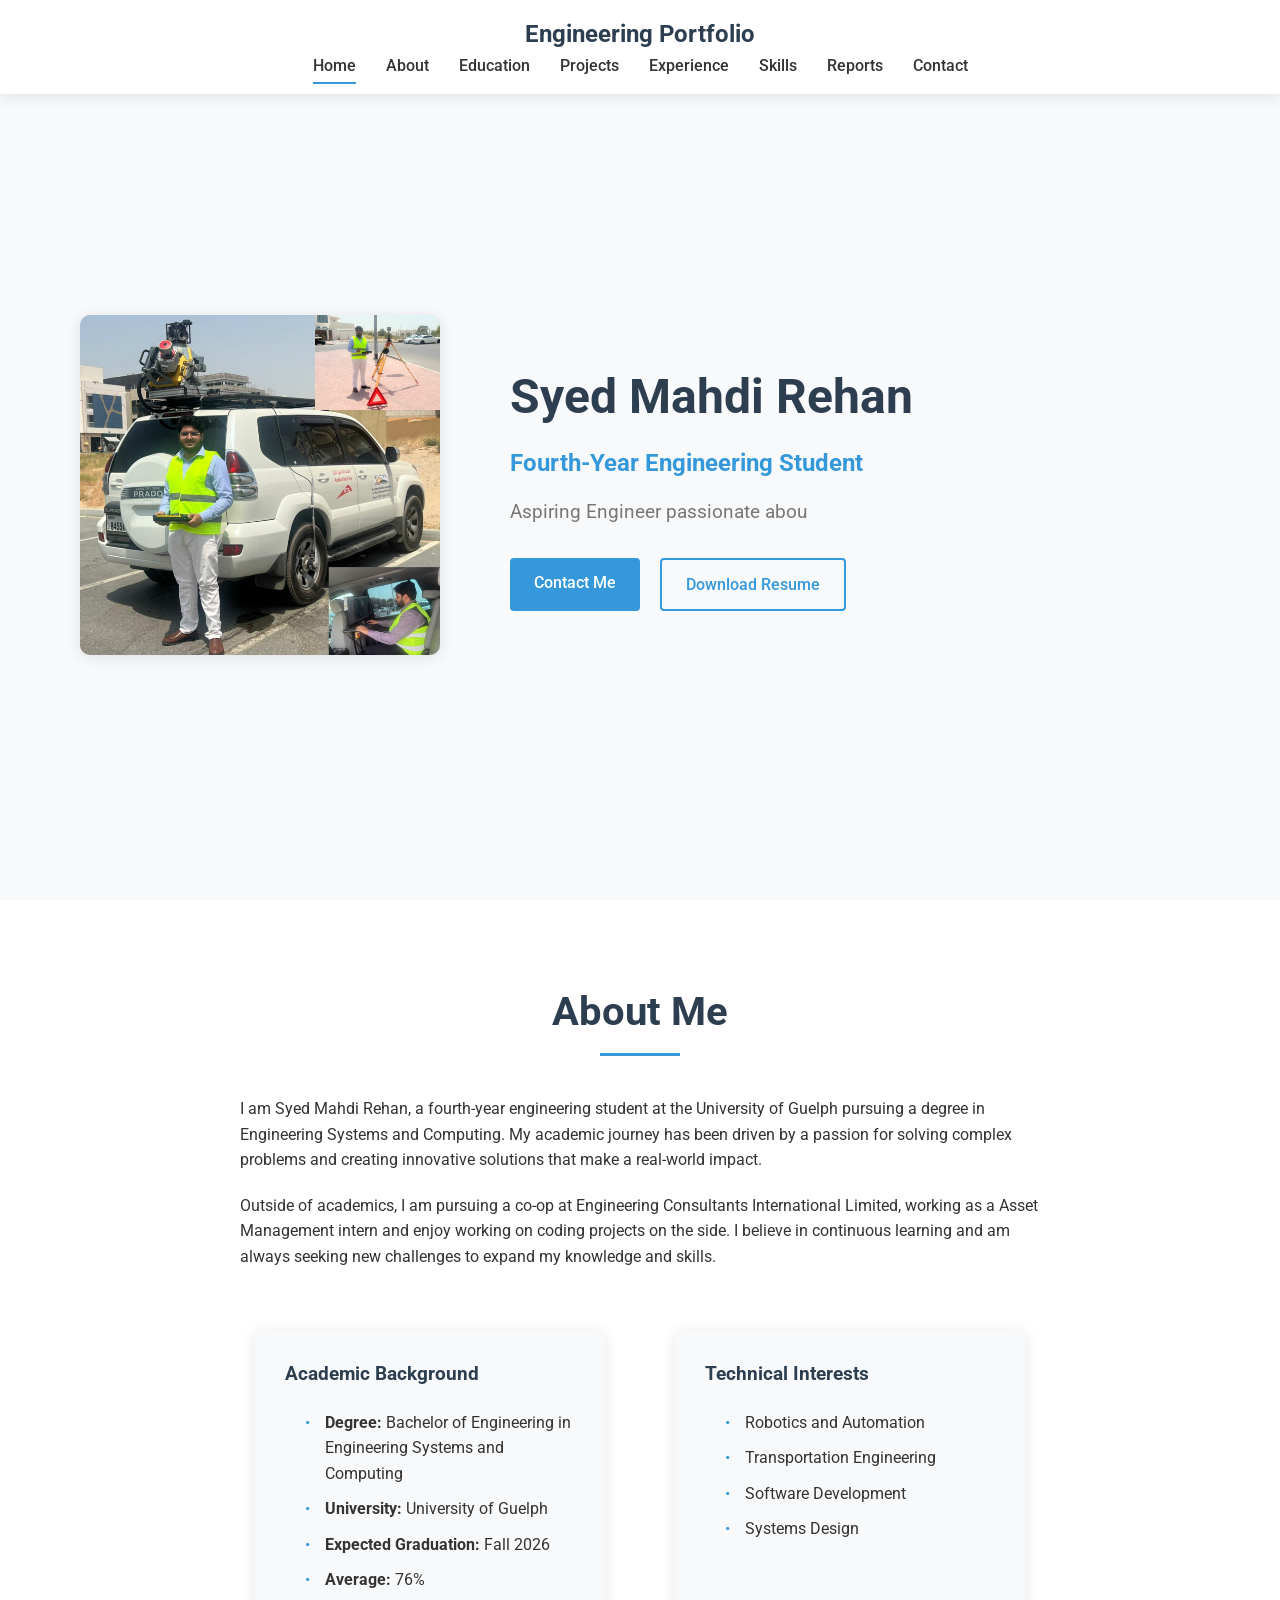
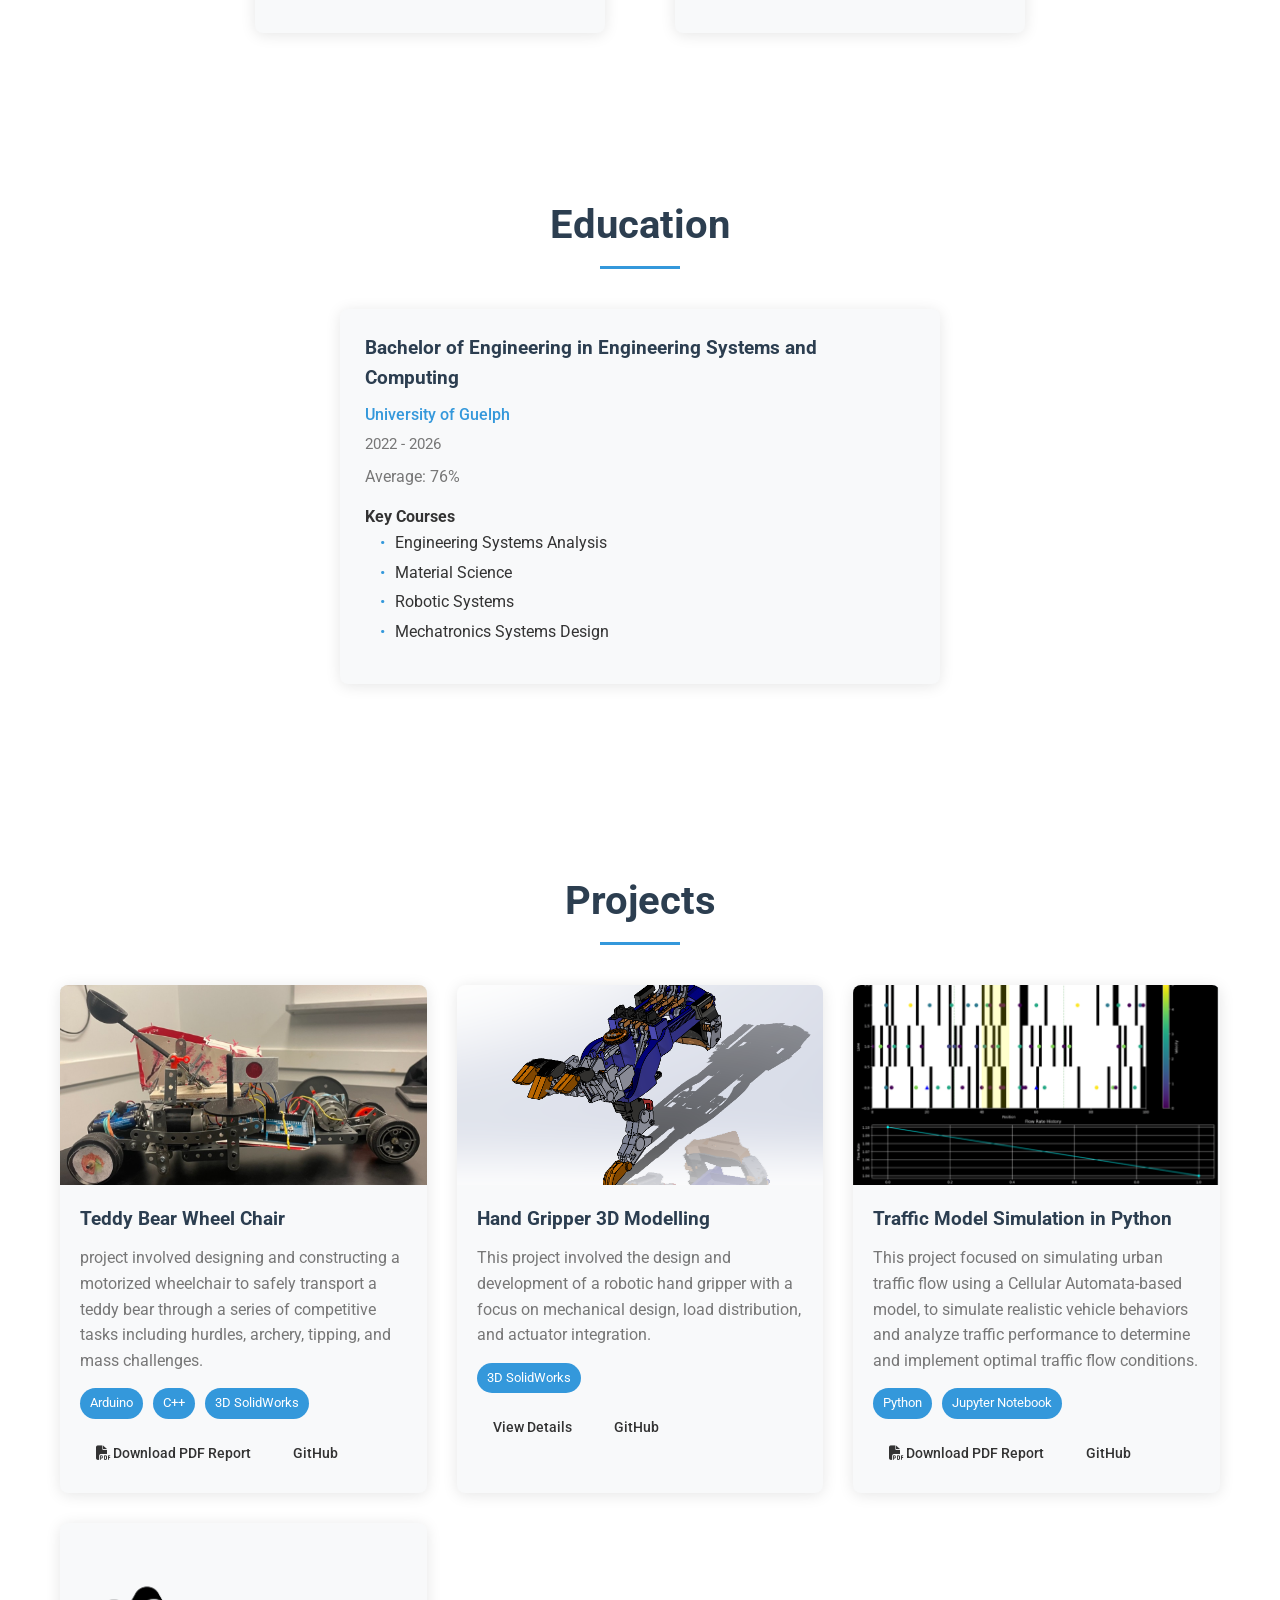
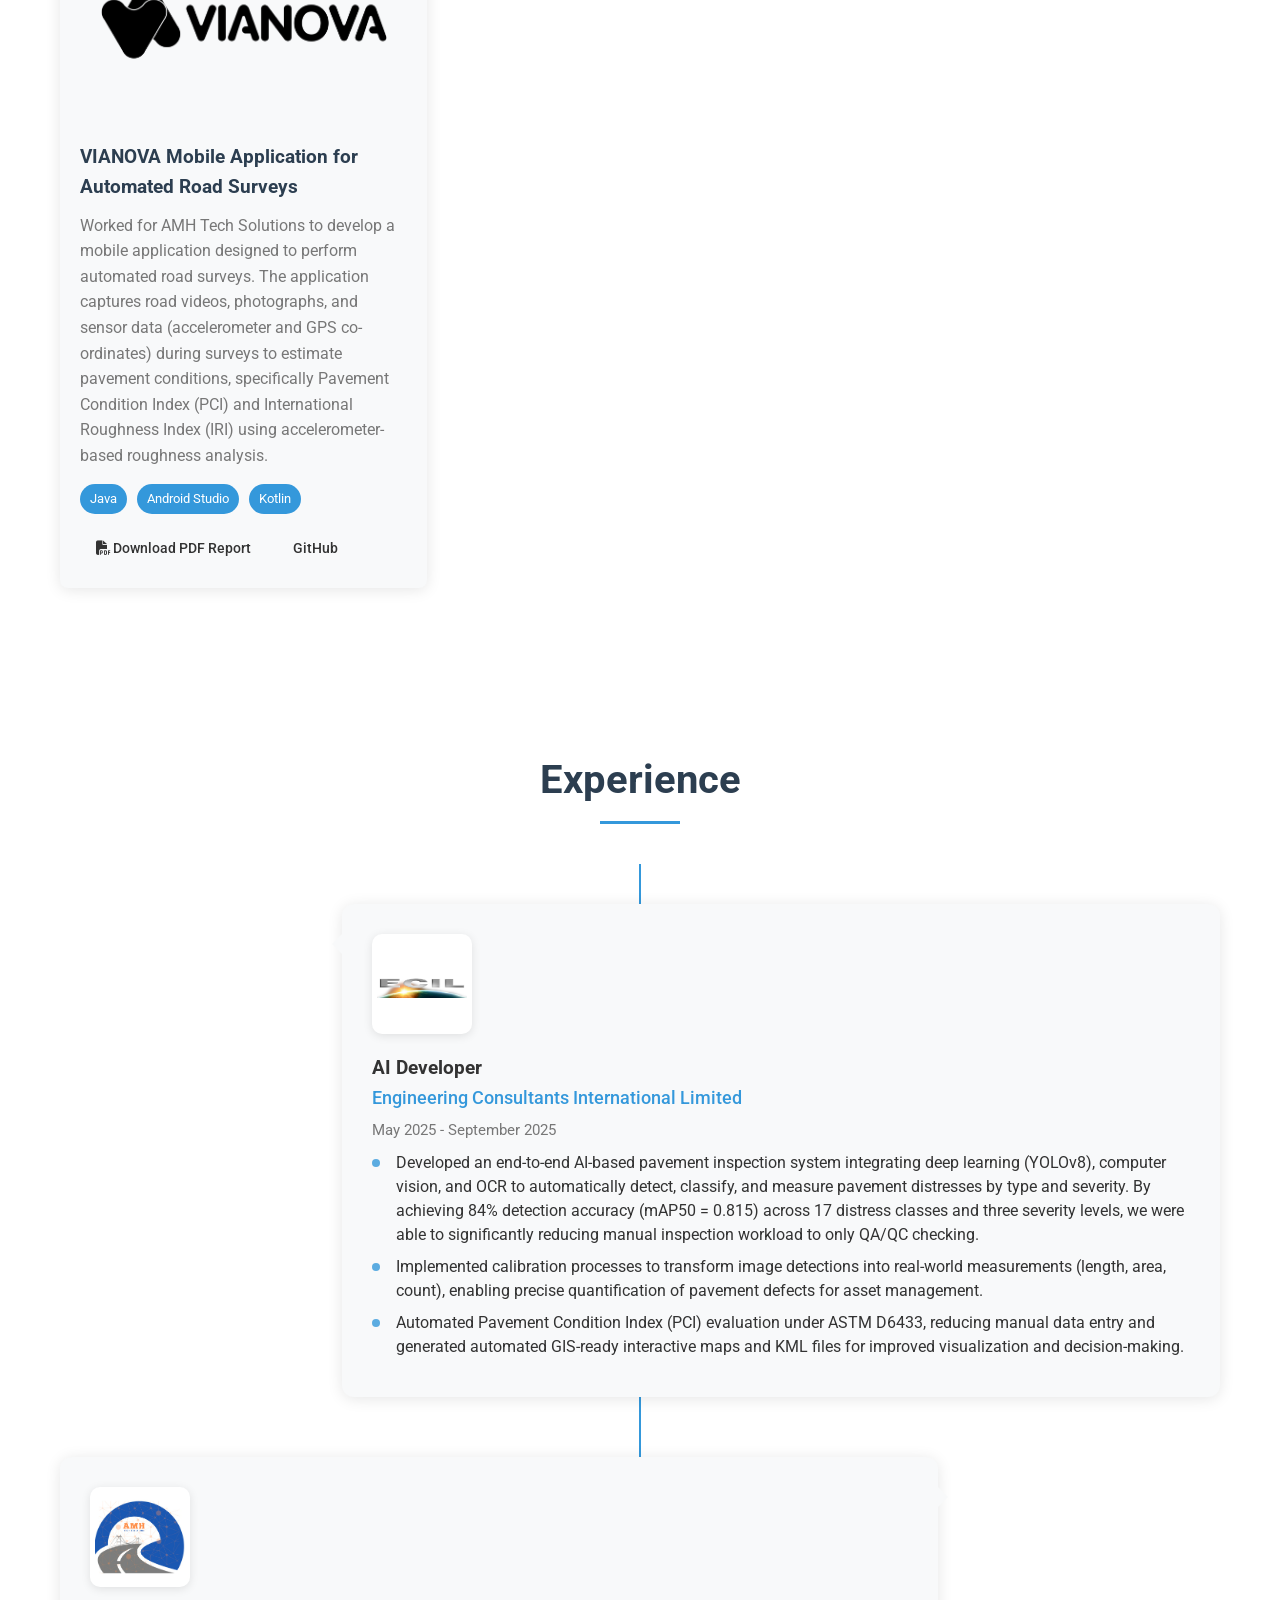
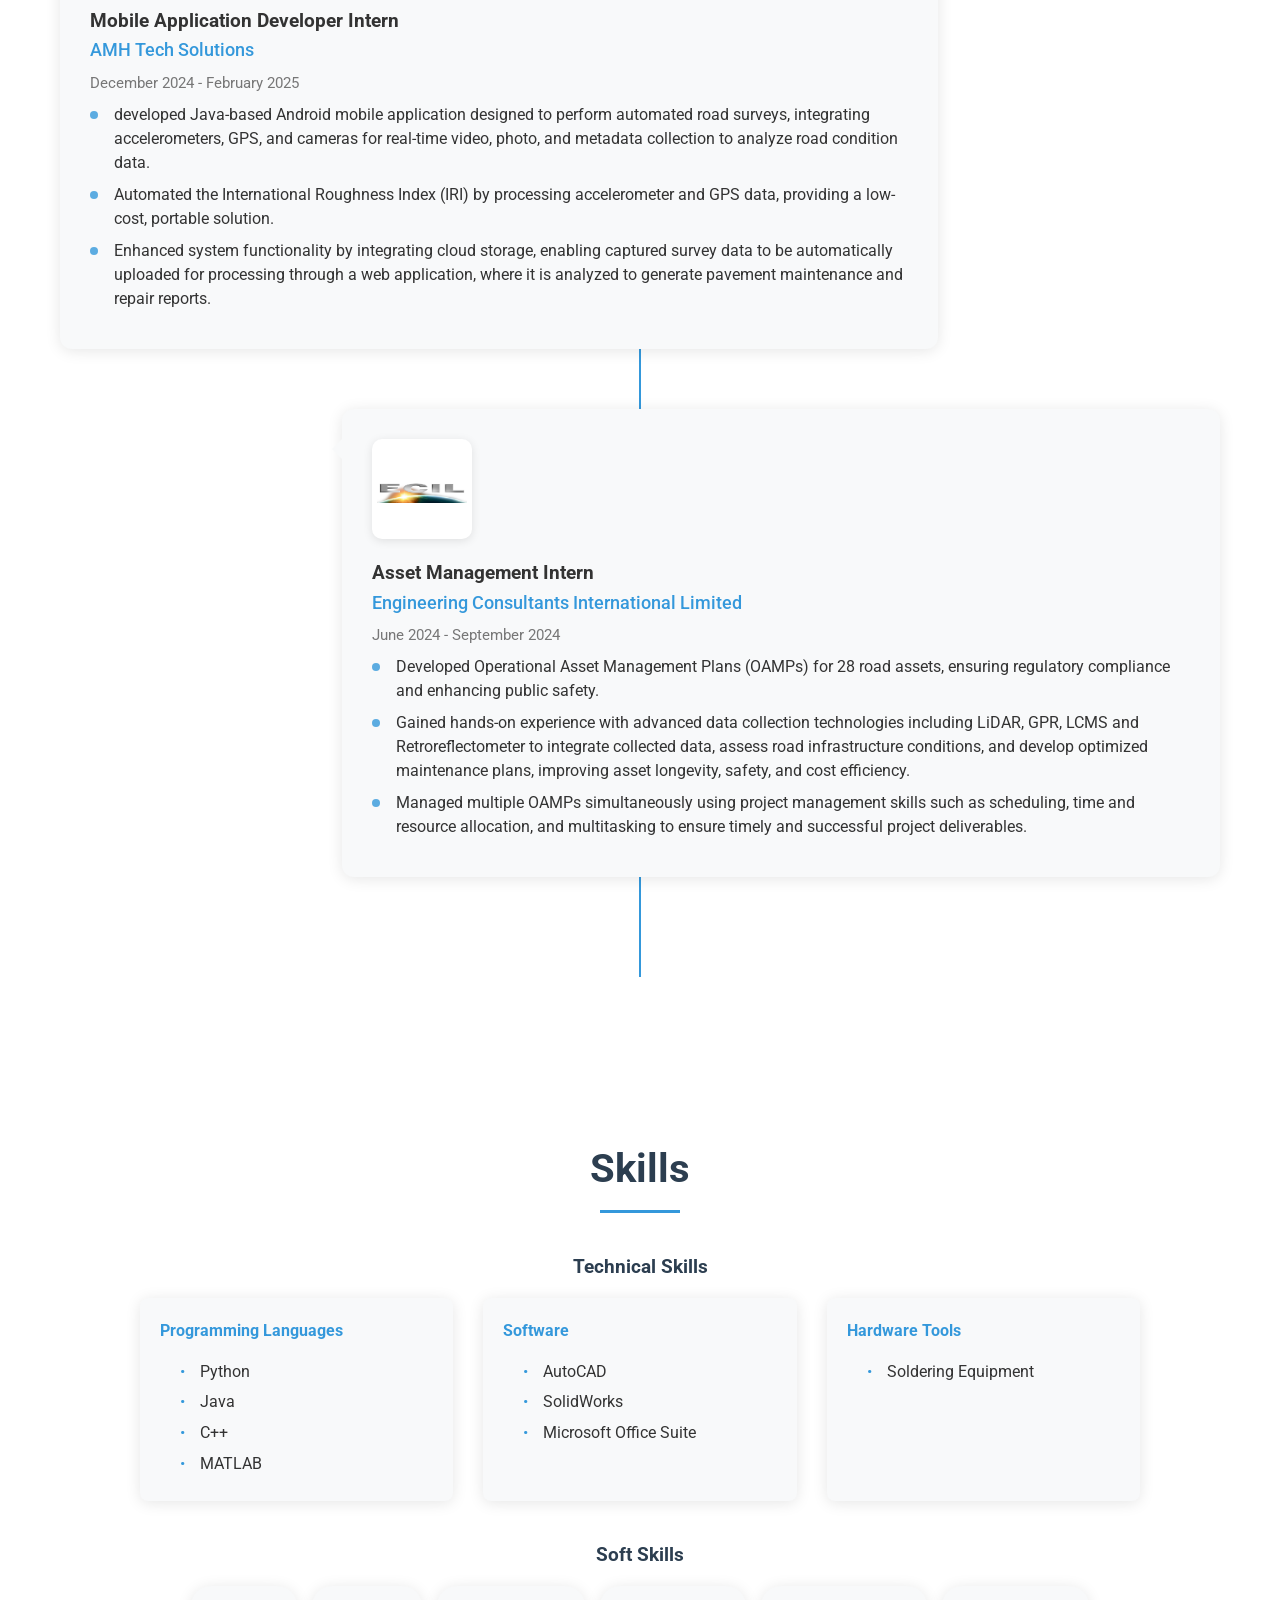
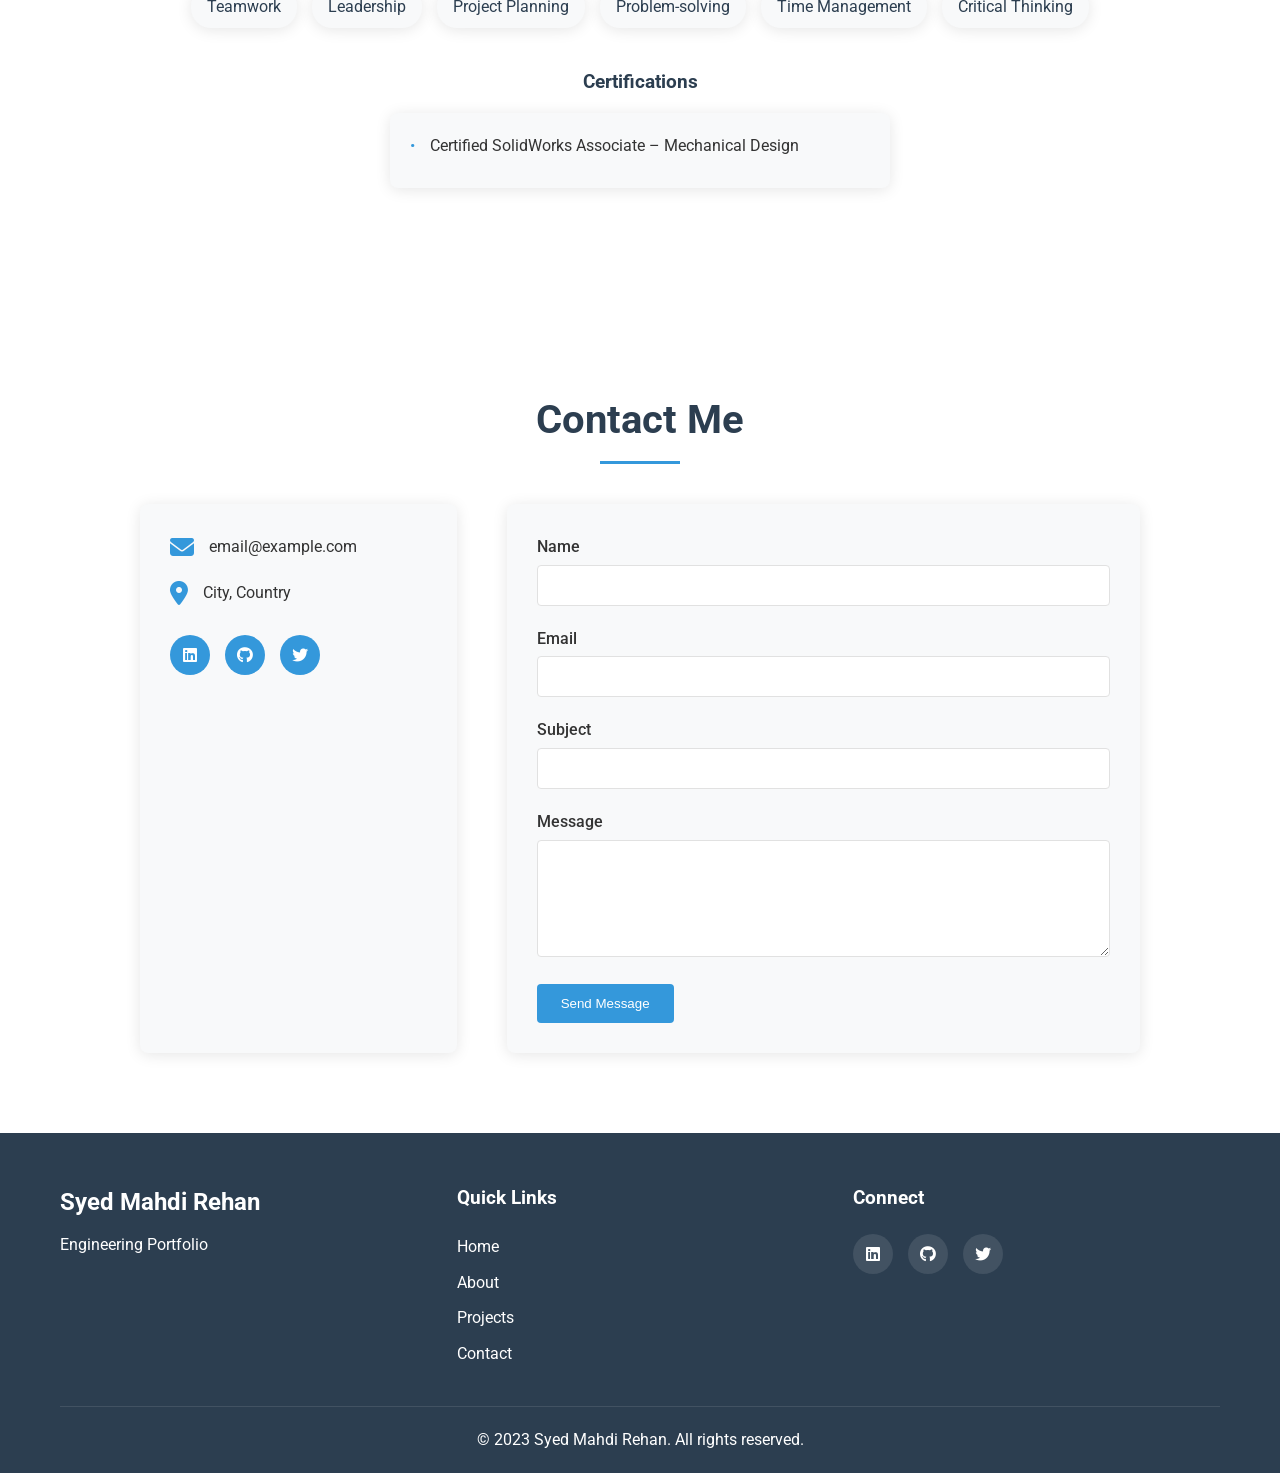
==== commit bef5adba: "Add files via upload" ====
--- a/index.html
+++ b/index.html
@@ -44,7 +44,7 @@
                     <p class="tagline">Aspiring Engineer passionate about innovation and problem-solving</p>
                     <div class="cta-buttons">
                         <a href="#contact" class="btn primary-btn">Contact Me</a>
-                        <a href="resume.pdf" class="btn secondary-btn" download>Download Resume</a>
+                        <a href="documents/Resume - Syed Mahdi Rehan_MAIN(1).pdf" class="btn secondary-btn" download>Download Resume</a>
                     </div>
                 </div>
             </div>
--- a/style.css
+++ b/style.css
@@ -129,16 +129,18 @@
 }
 
 .navbar .container {
-        justify-content: space-between;
-        padding: 0 20px;
-    }
+    display: flex;
+    justify-content: center;
+    align-items: center;
+    padding: 0 40px;
+    gap: 50px;
+}
 
 .logo {
     font-size: 1.5rem;
     font-weight: 700;
     color: var(--primary-color);
     text-align: center;
-    margin-left: 0;
 }
 
 .nav-links {
@@ -148,7 +150,7 @@
 }
 
 .nav-links a:first-child {
-    margin-left: 0px;
+    margin-left: 0;
 }
 
 .nav-links a {
@@ -256,7 +258,7 @@
     display: grid;
     grid-template-columns: 1fr 1fr;
     gap: 40px;
-    max-width: 850px;
+    max-width: 800px;
     margin: 0 auto;
 }
 
@@ -302,7 +304,7 @@
 
 /* Education Section */
 .education-content {
-    max-width: 600px;
+    max-width: 700px;
     margin: 0 auto;
 }
 
@@ -423,7 +425,7 @@
 /* Experience Section */
 .timeline {
     position: relative;
-    max-width: 900px;
+    max-width: 1200px;
     margin: 0 auto;
     padding: 40px 0;
 }
@@ -566,7 +568,7 @@
 
 /* Skills Section */
 .skills-content {
-    max-width: 900px;
+    max-width: 1000px;
     margin: 0 auto;
 }
 
@@ -917,6 +919,11 @@
 }
 
 @media (max-width: 768px) {
+    .navbar .container {
+        justify-content: space-between;
+        padding: 0 20px;
+    }
+    
     .nav-links {
         position: fixed;
         top: 70px;
@@ -966,12 +973,8 @@
         grid-template-columns: 1fr;
     }
     
-    .navbar .container {
-        padding: 0 20px;
-    }
-    
     .logo {
-        margin-left: 10px;
+        margin-left: 0;
     }
 }
 
